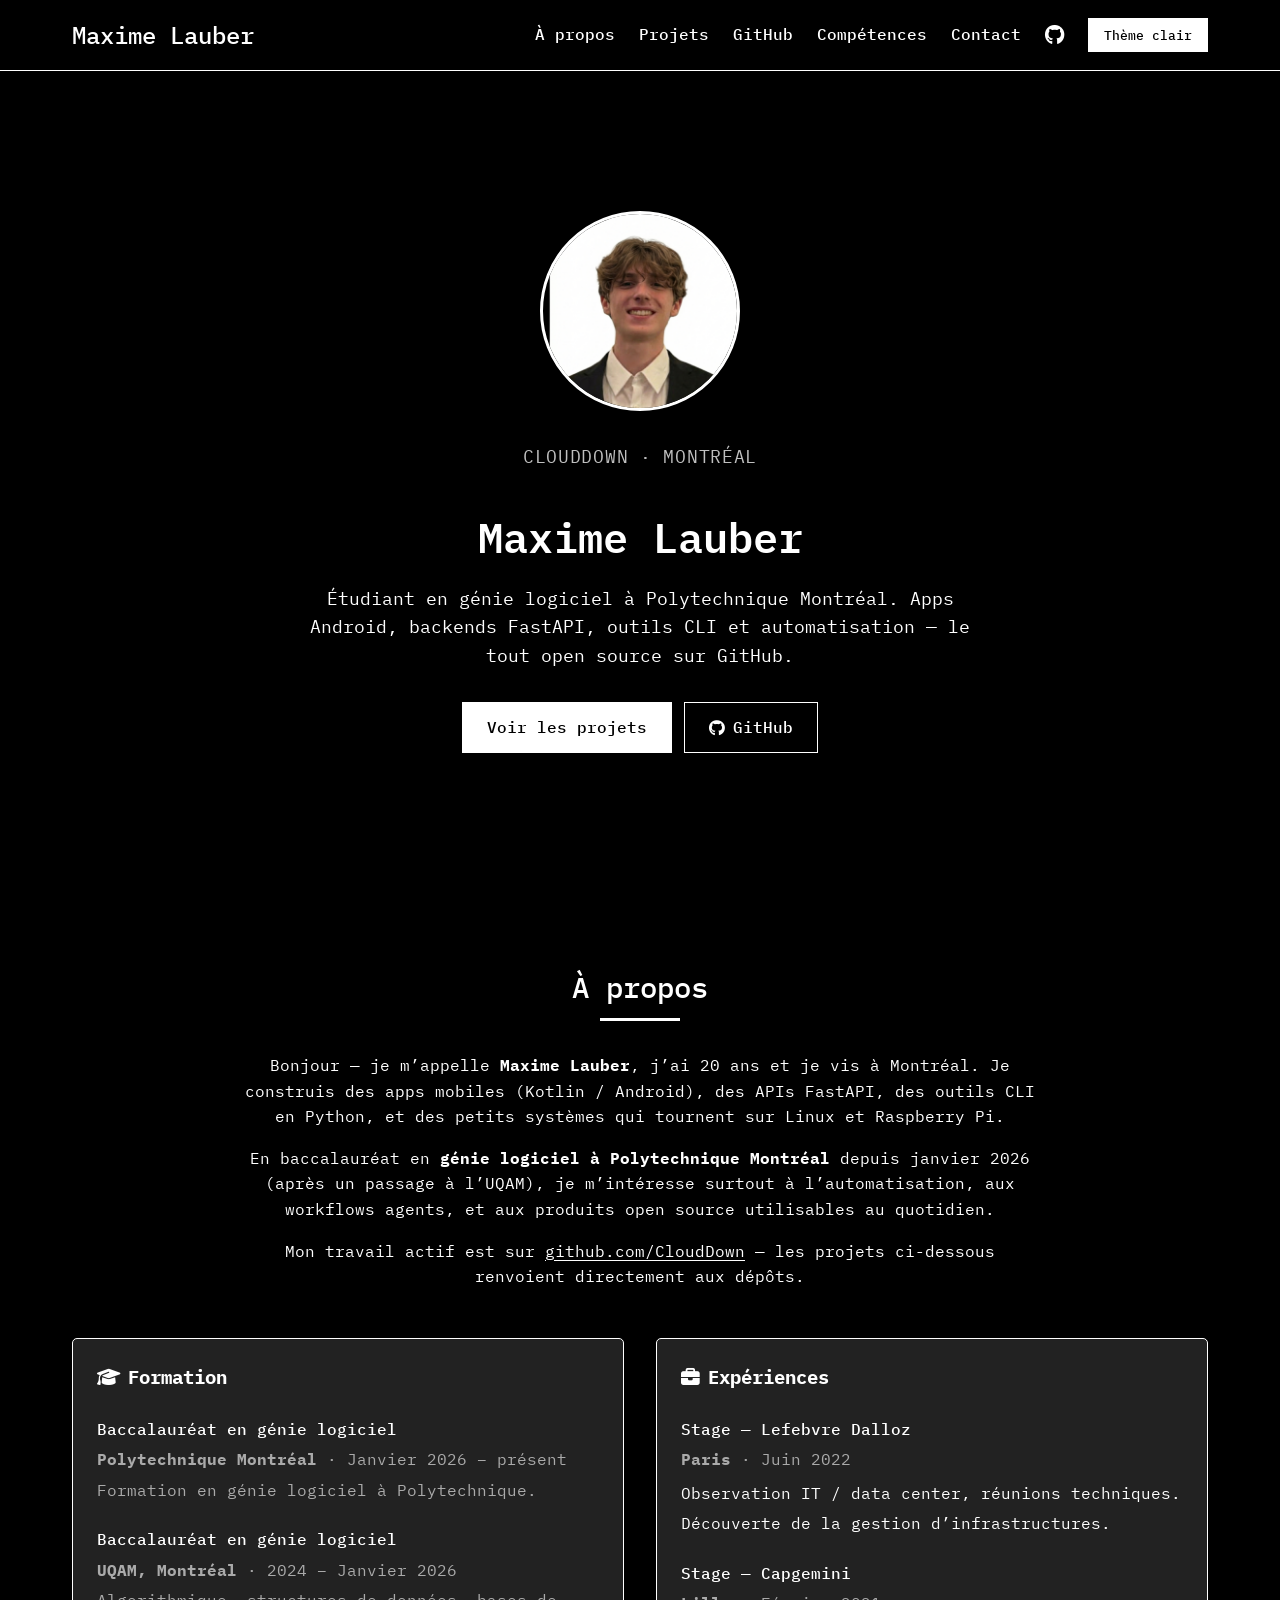
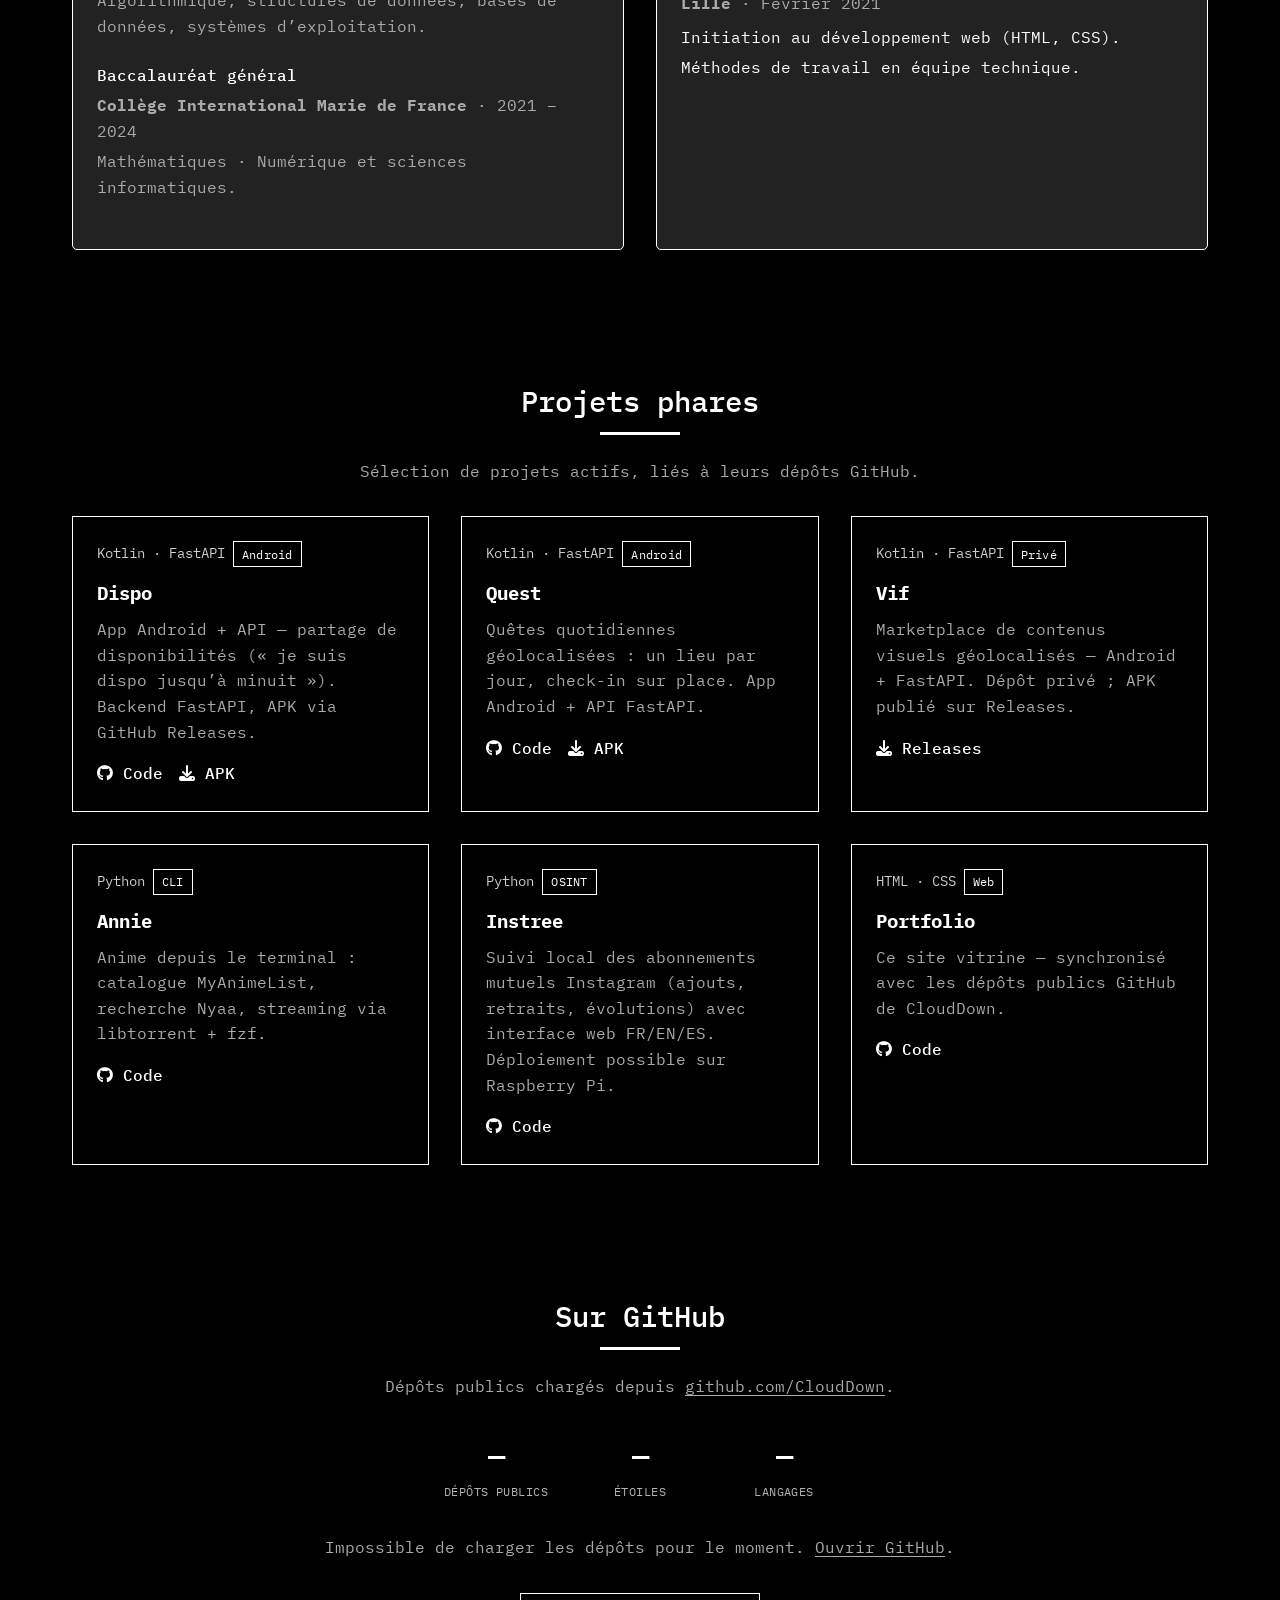
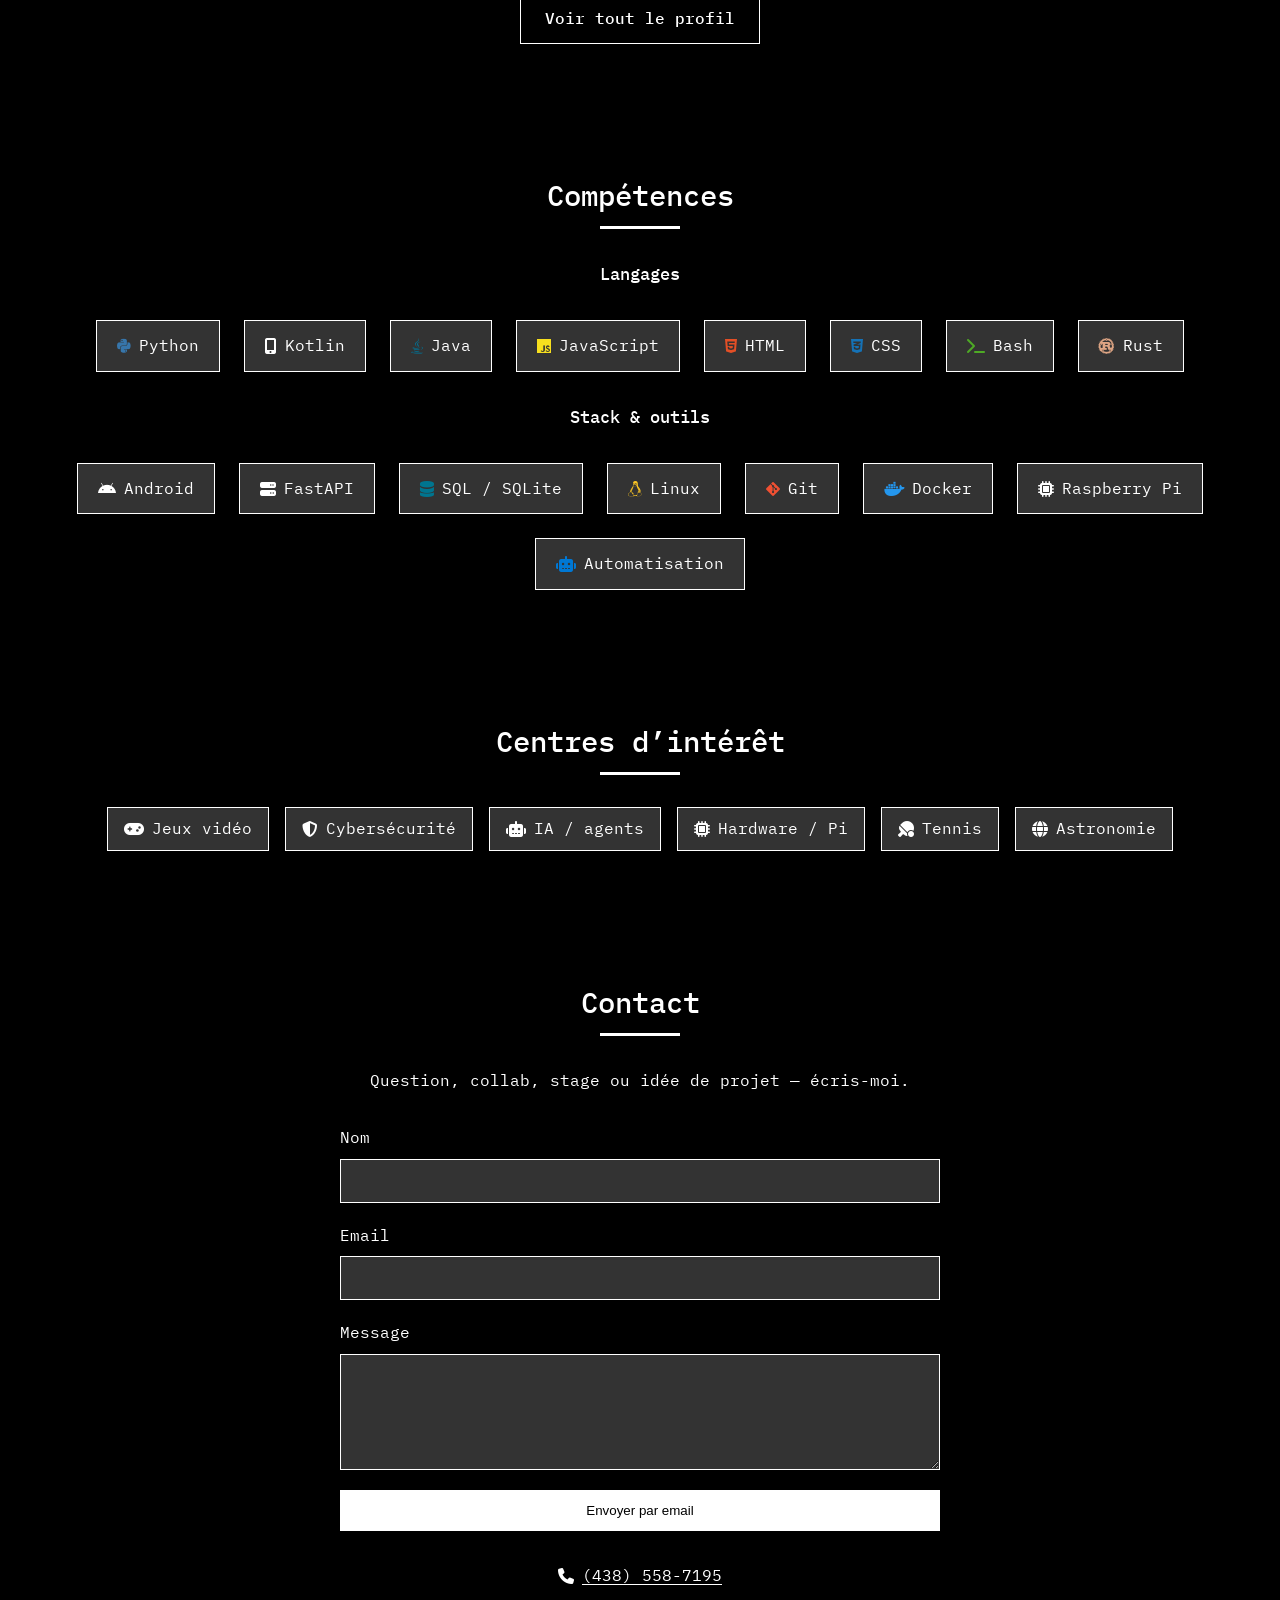
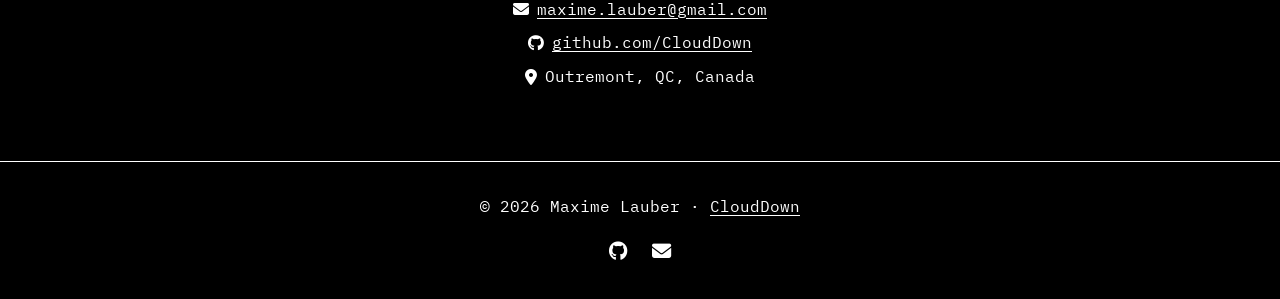
==== index.html @ 6f82b3c0 "Relier le portfolio aux dépôts GitHub et à Polytechnique. Affiche les projets réels CloudDown, synch" ====
<!DOCTYPE html>
<html lang="fr">
<head>
  <meta charset="UTF-8">
  <meta name="viewport" content="width=device-width, initial-scale=1.0">
  <meta name="description" content="Portfolio de Maxime Lauber (CloudDown) — génie logiciel, apps Android, CLI et automatisation.">
  <title>Portfolio | Maxime Lauber</title>
  <link rel="preconnect" href="https://fonts.googleapis.com">
  <link rel="preconnect" href="https://fonts.gstatic.com" crossorigin>
  <link href="https://fonts.googleapis.com/css2?family=IBM+Plex+Mono:wght@400;500;600&display=swap" rel="stylesheet">
  <link rel="stylesheet" href="https://cdnjs.cloudflare.com/ajax/libs/font-awesome/6.4.0/css/all.min.css">
  <link rel="stylesheet" href="styles.css">
</head>
<body class="dark-theme">
  <header>
    <div class="container">
      <div class="header-content">
        <a href="#" class="logo">Maxime Lauber</a>
        <div class="header-right">
          <nav class="nav-links" aria-label="Navigation principale">
            <a href="#about">À propos</a>
            <a href="#projects">Projets</a>
            <a href="#github">GitHub</a>
            <a href="#skills">Compétences</a>
            <a href="#contact">Contact</a>
          </nav>
          <a class="github-nav" href="https://github.com/CloudDown" target="_blank" rel="noopener noreferrer" aria-label="GitHub CloudDown">
            <i class="fab fa-github"></i>
          </a>
          <button type="button" class="theme-toggle" onclick="toggleTheme()">Thème clair</button>
        </div>
      </div>
    </div>
  </header>

  <section class="hero">
    <div class="container">
      <div class="hero-content">
        <img src="pp.png" alt="Maxime Lauber" class="hero-photo" width="200" height="200">
        <div class="hero-text">
          <p class="hero-eyebrow">CloudDown · Montréal</p>
          <h1>Maxime Lauber</h1>
          <p class="hero-lead">Étudiant en génie logiciel à Polytechnique Montréal. Apps Android, backends FastAPI, outils CLI et automatisation — le tout open source sur GitHub.</p>
          <div class="hero-actions">
            <a href="#projects" class="cta-button">Voir les projets</a>
            <a href="https://github.com/CloudDown" class="cta-button cta-secondary" target="_blank" rel="noopener noreferrer">
              <i class="fab fa-github"></i> GitHub
            </a>
          </div>
        </div>
      </div>
    </div>
  </section>

  <section id="about" class="section">
    <div class="container">
      <h2 class="section-title">À propos</h2>
      <div class="about-container">
        <div class="about-bio">
          <p>Bonjour — je m’appelle <strong>Maxime Lauber</strong>, j’ai 20 ans et je vis à Montréal. Je construis des apps mobiles (Kotlin / Android), des APIs FastAPI, des outils CLI en Python, et des petits systèmes qui tournent sur Linux et Raspberry Pi.</p>
          <p>En baccalauréat en <strong>génie logiciel à Polytechnique Montréal</strong> depuis janvier 2026 (après un passage à l’UQAM), je m’intéresse surtout à l’automatisation, aux workflows agents, et aux produits open source utilisables au quotidien.</p>
          <p>Mon travail actif est sur <a href="https://github.com/CloudDown" target="_blank" rel="noopener noreferrer">github.com/CloudDown</a> — les projets ci-dessous renvoient directement aux dépôts.</p>
        </div>
        <div class="about-details">
          <div class="detail-card">
            <h3><i class="fas fa-graduation-cap"></i> Formation</h3>
            <div class="detail-item">
              <h4>Baccalauréat en génie logiciel</h4>
              <p><strong>Polytechnique Montréal</strong> · Janvier 2026 – présent</p>
              <p>Formation en génie logiciel à Polytechnique.</p>
            </div>
            <div class="detail-item">
              <h4>Baccalauréat en génie logiciel</h4>
              <p><strong>UQAM, Montréal</strong> · 2024 – Janvier 2026</p>
              <p>Algorithmique, structures de données, bases de données, systèmes d’exploitation.</p>
            </div>
            <div class="detail-item">
              <h4>Baccalauréat général</h4>
              <p><strong>Collège International Marie de France</strong> · 2021 – 2024</p>
              <p>Mathématiques · Numérique et sciences informatiques.</p>
            </div>
          </div>
          <div class="detail-card">
            <h3><i class="fas fa-briefcase"></i> Expériences</h3>
            <div class="detail-item">
              <h4>Stage — Lefebvre Dalloz</h4>
              <p><strong>Paris</strong> · Juin 2022</p>
              <ul>
                <li>Observation IT / data center, réunions techniques.</li>
                <li>Découverte de la gestion d’infrastructures.</li>
              </ul>
            </div>
            <div class="detail-item">
              <h4>Stage — Capgemini</h4>
              <p><strong>Lille</strong> · Février 2021</p>
              <ul>
                <li>Initiation au développement web (HTML, CSS).</li>
                <li>Méthodes de travail en équipe technique.</li>
              </ul>
            </div>
          </div>
        </div>
      </div>
    </div>
  </section>

  <section id="projects" class="section">
    <div class="container">
      <h2 class="section-title">Projets phares</h2>
      <p class="section-intro">Sélection de projets actifs, liés à leurs dépôts GitHub.</p>
      <div class="project-grid" id="featured-projects">
        <article class="project-card">
          <div class="project-meta">
            <span class="project-lang">Kotlin · FastAPI</span>
            <span class="project-badge">Android</span>
          </div>
          <h3>Dispo</h3>
          <p>App Android + API — partage de disponibilités (« je suis dispo jusqu’à minuit »). Backend FastAPI, APK via GitHub Releases.</p>
          <div class="project-links">
            <a href="https://github.com/CloudDown/dispo" class="project-link" target="_blank" rel="noopener noreferrer"><i class="fab fa-github"></i> Code</a>
            <a href="https://github.com/CloudDown/dispo/releases/latest" class="project-link" target="_blank" rel="noopener noreferrer"><i class="fas fa-download"></i> APK</a>
          </div>
        </article>

        <article class="project-card">
          <div class="project-meta">
            <span class="project-lang">Kotlin · FastAPI</span>
            <span class="project-badge">Android</span>
          </div>
          <h3>Quest</h3>
          <p>Quêtes quotidiennes géolocalisées : un lieu par jour, check-in sur place. App Android + API FastAPI.</p>
          <div class="project-links">
            <a href="https://github.com/CloudDown/quest" class="project-link" target="_blank" rel="noopener noreferrer"><i class="fab fa-github"></i> Code</a>
            <a href="https://github.com/CloudDown/quest/releases/latest" class="project-link" target="_blank" rel="noopener noreferrer"><i class="fas fa-download"></i> APK</a>
          </div>
        </article>

        <article class="project-card">
          <div class="project-meta">
            <span class="project-lang">Kotlin · FastAPI</span>
            <span class="project-badge">Privé</span>
          </div>
          <h3>Vif</h3>
          <p>Marketplace de contenus visuels géolocalisés — Android + FastAPI. Dépôt privé ; APK publié sur Releases.</p>
          <div class="project-links">
            <a href="https://github.com/CloudDown/Vif/releases/latest" class="project-link" target="_blank" rel="noopener noreferrer"><i class="fas fa-download"></i> Releases</a>
          </div>
        </article>

        <article class="project-card">
          <div class="project-meta">
            <span class="project-lang">Python</span>
            <span class="project-badge">CLI</span>
          </div>
          <h3>Annie</h3>
          <p>Anime depuis le terminal : catalogue MyAnimeList, recherche Nyaa, streaming via libtorrent + fzf.</p>
          <div class="project-links">
            <a href="https://github.com/CloudDown/annie" class="project-link" target="_blank" rel="noopener noreferrer"><i class="fab fa-github"></i> Code</a>
          </div>
        </article>

        <article class="project-card">
          <div class="project-meta">
            <span class="project-lang">Python</span>
            <span class="project-badge">OSINT</span>
          </div>
          <h3>Instree</h3>
          <p>Suivi local des abonnements mutuels Instagram (ajouts, retraits, évolutions) avec interface web FR/EN/ES. Déploiement possible sur Raspberry Pi.</p>
          <div class="project-links">
            <a href="https://github.com/CloudDown/instree" class="project-link" target="_blank" rel="noopener noreferrer"><i class="fab fa-github"></i> Code</a>
          </div>
        </article>

        <article class="project-card">
          <div class="project-meta">
            <span class="project-lang">HTML · CSS</span>
            <span class="project-badge">Web</span>
          </div>
          <h3>Portfolio</h3>
          <p>Ce site vitrine — synchronisé avec les dépôts publics GitHub de CloudDown.</p>
          <div class="project-links">
            <a href="https://github.com/CloudDown/portfolio" class="project-link" target="_blank" rel="noopener noreferrer"><i class="fab fa-github"></i> Code</a>
          </div>
        </article>
      </div>
    </div>
  </section>

  <section id="github" class="section">
    <div class="container">
      <h2 class="section-title">Sur GitHub</h2>
      <p class="section-intro">
        Dépôts publics chargés depuis
        <a href="https://github.com/CloudDown?tab=repositories" target="_blank" rel="noopener noreferrer">github.com/CloudDown</a>.
      </p>
      <div class="github-stats" id="github-stats" hidden>
        <div class="stat"><span id="stat-repos">—</span><small>dépôts publics</small></div>
        <div class="stat"><span id="stat-stars">—</span><small>étoiles</small></div>
        <div class="stat"><span id="stat-langs">—</span><small>langages</small></div>
      </div>
      <div class="project-grid" id="github-repos">
        <p class="loading-msg" id="github-loading">Chargement des dépôts…</p>
      </div>
      <p class="github-error" id="github-error" hidden></p>
      <p class="section-foot">
        <a href="https://github.com/CloudDown" class="cta-button cta-secondary" target="_blank" rel="noopener noreferrer">
          Voir tout le profil
        </a>
      </p>
    </div>
  </section>

  <section id="skills" class="section">
    <div class="container">
      <h2 class="section-title">Compétences</h2>
      <div class="skills-groups">
        <div class="skills-group">
          <h3>Langages</h3>
          <div class="skills-container">
            <div class="skill-item"><i class="fab fa-python"></i><span>Python</span></div>
            <div class="skill-item"><i class="fas fa-mobile-alt"></i><span>Kotlin</span></div>
            <div class="skill-item"><i class="fab fa-java"></i><span>Java</span></div>
            <div class="skill-item"><i class="fab fa-js"></i><span>JavaScript</span></div>
            <div class="skill-item"><i class="fab fa-html5"></i><span>HTML</span></div>
            <div class="skill-item"><i class="fab fa-css3-alt"></i><span>CSS</span></div>
            <div class="skill-item"><i class="fas fa-terminal"></i><span>Bash</span></div>
            <div class="skill-item"><i class="fab fa-rust"></i><span>Rust</span></div>
          </div>
        </div>
        <div class="skills-group">
          <h3>Stack & outils</h3>
          <div class="skills-container">
            <div class="skill-item"><i class="fab fa-android"></i><span>Android</span></div>
            <div class="skill-item"><i class="fas fa-server"></i><span>FastAPI</span></div>
            <div class="skill-item"><i class="fas fa-database"></i><span>SQL / SQLite</span></div>
            <div class="skill-item"><i class="fab fa-linux"></i><span>Linux</span></div>
            <div class="skill-item"><i class="fab fa-git-alt"></i><span>Git</span></div>
            <div class="skill-item"><i class="fab fa-docker"></i><span>Docker</span></div>
            <div class="skill-item"><i class="fas fa-microchip"></i><span>Raspberry Pi</span></div>
            <div class="skill-item"><i class="fas fa-robot"></i><span>Automatisation</span></div>
          </div>
        </div>
      </div>
    </div>
  </section>

  <section id="hobbies" class="section">
    <div class="container">
      <h2 class="section-title">Centres d’intérêt</h2>
      <div class="hobbies-container">
        <div class="hobby-item"><i class="fas fa-gamepad"></i><span>Jeux vidéo</span></div>
        <div class="hobby-item"><i class="fas fa-shield-alt"></i><span>Cybersécurité</span></div>
        <div class="hobby-item"><i class="fas fa-robot"></i><span>IA / agents</span></div>
        <div class="hobby-item"><i class="fas fa-microchip"></i><span>Hardware / Pi</span></div>
        <div class="hobby-item"><i class="fas fa-table-tennis"></i><span>Tennis</span></div>
        <div class="hobby-item"><i class="fas fa-globe"></i><span>Astronomie</span></div>
      </div>
    </div>
  </section>

  <section id="contact" class="section">
    <div class="container">
      <h2 class="section-title">Contact</h2>
      <div class="contact-content">
        <p>Question, collab, stage ou idée de projet — écris-moi.</p>
        <form class="contact-form" id="contact-form">
          <div class="form-group">
            <label for="name">Nom</label>
            <input type="text" id="name" name="name" required autocomplete="name">
          </div>
          <div class="form-group">
            <label for="email">Email</label>
            <input type="email" id="email" name="email" required autocomplete="email">
          </div>
          <div class="form-group">
            <label for="message">Message</label>
            <textarea id="message" name="message" rows="5" required></textarea>
          </div>
          <button type="submit" class="submit-button">Envoyer par email</button>
        </form>
        <div class="contact-info">
          <p><i class="fas fa-phone"></i> <a href="tel:+14385587195">(438) 558-7195</a></p>
          <p><i class="fas fa-envelope"></i> <a href="mailto:maxime.lauber@gmail.com">maxime.lauber@gmail.com</a></p>
          <p><i class="fab fa-github"></i> <a href="https://github.com/CloudDown" target="_blank" rel="noopener noreferrer">github.com/CloudDown</a></p>
          <p><i class="fas fa-map-marker-alt"></i> Outremont, QC, Canada</p>
        </div>
      </div>
    </div>
  </section>

  <footer>
    <div class="container">
      <p>&copy; <span id="year">2026</span> Maxime Lauber · <a href="https://github.com/CloudDown" target="_blank" rel="noopener noreferrer">CloudDown</a></p>
      <div class="social-links">
        <a href="https://github.com/CloudDown" class="social-link" target="_blank" rel="noopener noreferrer" aria-label="GitHub"><i class="fab fa-github"></i></a>
        <a href="mailto:maxime.lauber@gmail.com" class="social-link" aria-label="Email"><i class="fas fa-envelope"></i></a>
      </div>
    </div>
  </footer>

  <script src="script.js"></script>
</body>
</html>
---- styles.css ----
/* ===== RESET & BASE STYLES ===== */
* {
  margin: 0;
  padding: 0;
  box-sizing: border-box;
}

body {
  font-family: 'IBM Plex Mono', monospace;
  background-color: #ffffff;
  color: #000000;
  line-height: 1.6;
  transition: all 0.3s ease;
}

.container {
  max-width: 1200px;
  margin: 0 auto;
  padding: 0 2rem;
}

a {
  text-decoration: none;
  color: inherit;
}

ul {
  list-style: none;
}

.section {
  padding: 4rem 0;
}

.section-title {
  text-align: center;
  margin-bottom: 2rem;
  font-size: 1.8rem;
  font-weight: 500;
  position: relative;
}

.section-title::after {
  content: "";
  display: block;
  width: 80px;
  height: 3px;
  background: #000000;
  margin: 0.5rem auto;
}

/* ===== HEADER ===== */
header {
  position: fixed;
  top: 0;
  left: 0;
  right: 0;
  background: #ffffff;
  border-bottom: 1px solid #000000;
  z-index: 1000;
  transition: all 0.3s ease;
}

.header-content {
  display: flex;
  justify-content: space-between;
  align-items: center;
  padding: 1rem 0;
}

.logo {
  font-size: 1.5rem;
  font-weight: 500;
}

.header-right {
  display: flex;
  align-items: center;
  gap: 1.5rem;
}

.github-nav {
  font-size: 1.25rem;
  display: flex;
  align-items: center;
  transition: opacity 0.2s;
}

.github-nav:hover {
  opacity: 0.7;
}

.nav-links {
  display: flex;
  gap: 1.5rem;
}

.nav-links a {
  font-weight: 500;
  transition: color 0.2s;
}

.nav-links a:hover {
  color: #555555;
}

.theme-toggle {
  background: #000000;
  color: #ffffff;
  border: none;
  padding: 0.5rem 1rem;
  cursor: pointer;
  font-family: 'IBM Plex Mono', monospace;
  font-weight: 500;
  transition: all 0.2s;
}

/* ===== HERO SECTION ===== */
.hero {
  padding: 8rem 0 4rem;
  display: flex;
  align-items: center;
  min-height: 100vh;
}

.hero-content {
  display: flex;
  flex-direction: column;
  align-items: center;
  gap: 2rem;
  text-align: center;
}

.hero-photo {
  width: 200px;
  height: 200px;
  border-radius: 50%;
  object-fit: cover;
  border: 3px solid #000000;
  box-shadow: 0 4px 8px rgba(0, 0, 0, 0.2);
  transition: all 0.3s ease;
}

.hero-text {
  max-width: 700px;
}

.hero-eyebrow {
  font-size: 0.95rem;
  letter-spacing: 0.04em;
  text-transform: uppercase;
  margin-bottom: 0.75rem;
  opacity: 0.75;
}

.hero h1 {
  font-size: 2.6rem;
  margin-bottom: 1rem;
  font-weight: 600;
}

.hero-lead,
.hero p {
  font-size: 1.1rem;
  margin-bottom: 2rem;
}

.hero-actions {
  display: flex;
  flex-wrap: wrap;
  gap: 0.75rem;
  justify-content: center;
}

.cta-button {
  display: inline-flex;
  align-items: center;
  gap: 0.5rem;
  padding: 0.75rem 1.5rem;
  background: #000000;
  color: #ffffff;
  border: 1px solid #000000;
  font-weight: 500;
  transition: all 0.2s;
}

.cta-button:hover {
  background: transparent;
  color: #000000;
}

.cta-secondary {
  background: transparent;
  color: #000000;
}

.cta-secondary:hover {
  background: #000000;
  color: #ffffff;
}

.section-intro {
  text-align: center;
  max-width: 640px;
  margin: -0.5rem auto 0;
  color: #555555;
}

.section-intro a {
  text-decoration: underline;
  text-underline-offset: 3px;
}

.section-foot {
  text-align: center;
  margin-top: 2rem;
}

/* ===== ABOUT SECTION ===== */
.about-container {
  display: flex;
  flex-direction: column;
  gap: 2rem;
  margin-top: 2rem;
}

.about-bio {
  max-width: 800px;
  margin: 0 auto;
  text-align: center;
}

.about-bio p {
  margin-bottom: 1rem;
}

.about-details {
  display: flex;
  flex-wrap: wrap;
  justify-content: center;
  gap: 2rem;
}

.detail-card {
  flex: 1;
  min-width: 300px;
  padding: 1.5rem;
  border: 1px solid #000000;
  background: #f9f9f9;
  border-radius: 5px;
  transition: all 0.3s ease;
}

.detail-card h3 {
  margin-bottom: 1.5rem;
  display: flex;
  align-items: center;
  gap: 0.5rem;
}

.detail-item {
  margin-bottom: 1.5rem;
}

.detail-item h4 {
  font-weight: 500;
  margin-bottom: 0.3rem;
}

.detail-item p {
  margin-bottom: 0.3rem;
  color: #555555;
}

.detail-item ul {
  margin-top: 0.5rem;
  text-align: left;
}

.detail-item li {
  margin-bottom: 0.3rem;
}

/* ===== PROJECTS SECTION ===== */
.project-grid {
  display: grid;
  grid-template-columns: repeat(auto-fill, minmax(300px, 1fr));
  gap: 2rem;
  margin-top: 2rem;
}

.project-card {
  border: 1px solid #000000;
  padding: 1.5rem;
  transition: all 0.2s;
}

.project-card:hover {
  transform: translateY(-5px);
  box-shadow: 0 5px 15px rgba(0, 0, 0, 0.1);
}

.project-meta {
  display: flex;
  flex-wrap: wrap;
  align-items: center;
  gap: 0.5rem;
  margin-bottom: 0.75rem;
  font-size: 0.85rem;
}

.project-lang {
  opacity: 0.8;
}

.project-badge,
.project-stars {
  border: 1px solid currentColor;
  padding: 0.15rem 0.5rem;
  font-size: 0.75rem;
  letter-spacing: 0.02em;
}

.project-stars {
  display: inline-flex;
  align-items: center;
  gap: 0.3rem;
  border-style: none;
  opacity: 0.85;
}

.project-card h3 {
  margin-bottom: 0.5rem;
}

.project-card p {
  margin-bottom: 1rem;
  color: #555555;
}

.project-links {
  display: flex;
  flex-wrap: wrap;
  gap: 1rem;
}

.github-stats {
  display: flex;
  flex-wrap: wrap;
  justify-content: center;
  gap: 2rem;
  margin: 2rem 0 1rem;
}

.github-stats .stat {
  text-align: center;
  min-width: 7rem;
}

.github-stats .stat span {
  display: block;
  font-size: 1.8rem;
  font-weight: 600;
}

.github-stats .stat small {
  opacity: 0.7;
  text-transform: uppercase;
  letter-spacing: 0.04em;
  font-size: 0.75rem;
}

.loading-msg,
.github-error {
  text-align: center;
  grid-column: 1 / -1;
  color: #555555;
}

.github-error a {
  text-decoration: underline;
  text-underline-offset: 3px;
}

.skills-groups {
  display: flex;
  flex-direction: column;
  gap: 2rem;
}

.skills-group h3 {
  text-align: center;
  margin-bottom: 1rem;
  font-weight: 500;
  font-size: 1.05rem;
}

.about-bio a,
.contact-info a,
footer a {
  text-decoration: underline;
  text-underline-offset: 3px;
}

@media (max-width: 768px) {
  .nav-links {
    display: none;
  }

  .hero h1 {
    font-size: 2rem;
  }

  .container {
    padding: 0 1.25rem;
  }
}

.project-link {
  color: #000000;
  font-weight: 500;
  transition: color 0.2s;
}

.project-link:hover {
  color: #555555;
}

/* ===== SKILLS SECTION ===== */
.skills-container {
  display: flex;
  flex-wrap: wrap;
  justify-content: center;
  gap: 1.5rem;
  margin-top: 2rem;
}

.skill-item {
  display: flex;
  align-items: center;
  gap: 0.5rem;
  background: #f0f0f0;
  padding: 0.75rem 1.25rem;
  border: 1px solid #000000;
  transition: all 0.2s;
}

.skill-item:hover {
  background: #e0e0e0;
  transform: scale(1.05);
}

.fa-html5 {
  color: #e34f26;
}

.fa-css3-alt {
  color: #1572b6;
}

.fa-js {
  color: #f7df1e;
}

.fa-python {
  color: #3776ab;
}

.fa-java {
  color: #007396;
}

.fa-database {
  color: #00758f;
}

.fa-linux {
  color: #fcc624;
}

.fa-git-alt {
  color: #f05032;
}

.fa-docker {
  color: #2496ed;
}

.fa-robot {
  color: #0078d4;
}

.fa-rust {
  color: #dea584;
}

.fa-terminal {
  color: #4eaa25;
}

/* ===== HOBBIES SECTION ===== */
.hobbies-container {
  display: flex;
  flex-wrap: wrap;
  justify-content: center;
  gap: 1rem;
  margin-top: 2rem;
}

.hobby-item {
  display: flex;
  align-items: center;
  gap: 0.5rem;
  background: #f0f0f0;
  padding: 0.5rem 1rem;
  border: 1px solid #000000;
}

.hobby-item i {
  color: #000000;
}

.fa-table-tennis {
  color: #28a745;
}

/* ===== CONTACT SECTION ===== */
.contact-content {
  max-width: 600px;
  margin: 0 auto;
  text-align: center;
}

.contact-form {
  display: flex;
  flex-direction: column;
  gap: 1.25rem;
  margin-top: 2rem;
}

.form-group {
  display: flex;
  flex-direction: column;
  gap: 0.5rem;
  text-align: left;
}

.form-group input,
.form-group textarea {
  padding: 0.75rem;
  border: 1px solid #000000;
  background: #ffffff;
  font-family: 'IBM Plex Mono', monospace;
  transition: border-color 0.2s;
}

.form-group input:focus,
.form-group textarea:focus {
  outline: none;
  border-color: #555555;
}

.submit-button {
  padding: 0.75rem;
  background: #000000;
  color: #ffffff;
  border: 1px solid #000000;
  font-weight: 500;
  cursor: pointer;
  transition: all 0.2s;
}

.submit-button:hover {
  background: transparent;
  color: #000000;
}

.contact-info {
  margin-top: 2rem;
  text-align: center;
}

.contact-info p {
  margin-bottom: 0.5rem;
  display: flex;
  align-items: center;
  justify-content: center;
  gap: 0.5rem;
}

/* ===== FOOTER ===== */
footer {
  text-align: center;
  padding: 2rem 0;
  border-top: 1px solid #000000;
}

.social-links {
  display: flex;
  justify-content: center;
  gap: 1.5rem;
  margin-top: 1rem;
}

.social-link {
  color: #000000;
  font-size: 1.2rem;
  transition: color 0.2s;
}

.social-link:hover {
  color: #555555;
}

/* ===== DARK THEME ===== */
.dark-theme {
  background-color: #000000;
  color: #ffffff;
}

.dark-theme header {
  background: #000000;
  border-bottom: 1px solid #ffffff;
}

.dark-theme .section-title::after {
  background: #ffffff;
}

.dark-theme .nav-links a:hover {
  color: #aaaaaa;
}

.dark-theme .theme-toggle {
  background: #ffffff;
  color: #000000;
}

.dark-theme .hero-photo {
  border: 3px solid #ffffff;
}

.dark-theme .cta-button {
  background: #ffffff;
  color: #000000;
  border: 1px solid #ffffff;
}

.dark-theme .cta-button:hover {
  background: transparent;
  color: #ffffff;
}

.dark-theme .cta-secondary {
  background: transparent;
  color: #ffffff;
}

.dark-theme .cta-secondary:hover {
  background: #ffffff;
  color: #000000;
}

.dark-theme .section-intro,
.dark-theme .loading-msg,
.dark-theme .github-error {
  color: #aaaaaa;
}

.dark-theme .detail-card {
  background: #222222;
  border: 1px solid #ffffff;
}

.dark-theme .detail-card p,
.dark-theme .detail-item p {
  color: #aaaaaa;
}

.dark-theme .project-card {
  border: 1px solid #ffffff;
}

.dark-theme .project-card p {
  color: #aaaaaa;
}

.dark-theme .project-link {
  color: #ffffff;
}

.dark-theme .project-link:hover {
  color: #aaaaaa;
}

.dark-theme .skill-item {
  background: #333333;
  border: 1px solid #ffffff;
}

.dark-theme .skill-item:hover {
  background: #444444;
}

.dark-theme .hobby-item {
  background: #333333;
  border: 1px solid #ffffff;
}

.dark-theme .hobby-item i {
  color: #ffffff;
}

.dark-theme .form-group input,
.dark-theme .form-group textarea {
  background: #333333;
  color: #ffffff;
  border: 1px solid #ffffff;
}

.dark-theme .submit-button {
  background: #ffffff;
  color: #000000;
  border: 1px solid #ffffff;
}

.dark-theme .submit-button:hover {
  background: transparent;
  color: #ffffff;
}

.dark-theme footer {
  border-top: 1px solid #ffffff;
}

.dark-theme .social-link {
  color: #ffffff;
}

.dark-theme .social-link:hover {
  color: #aaaaaa;
}
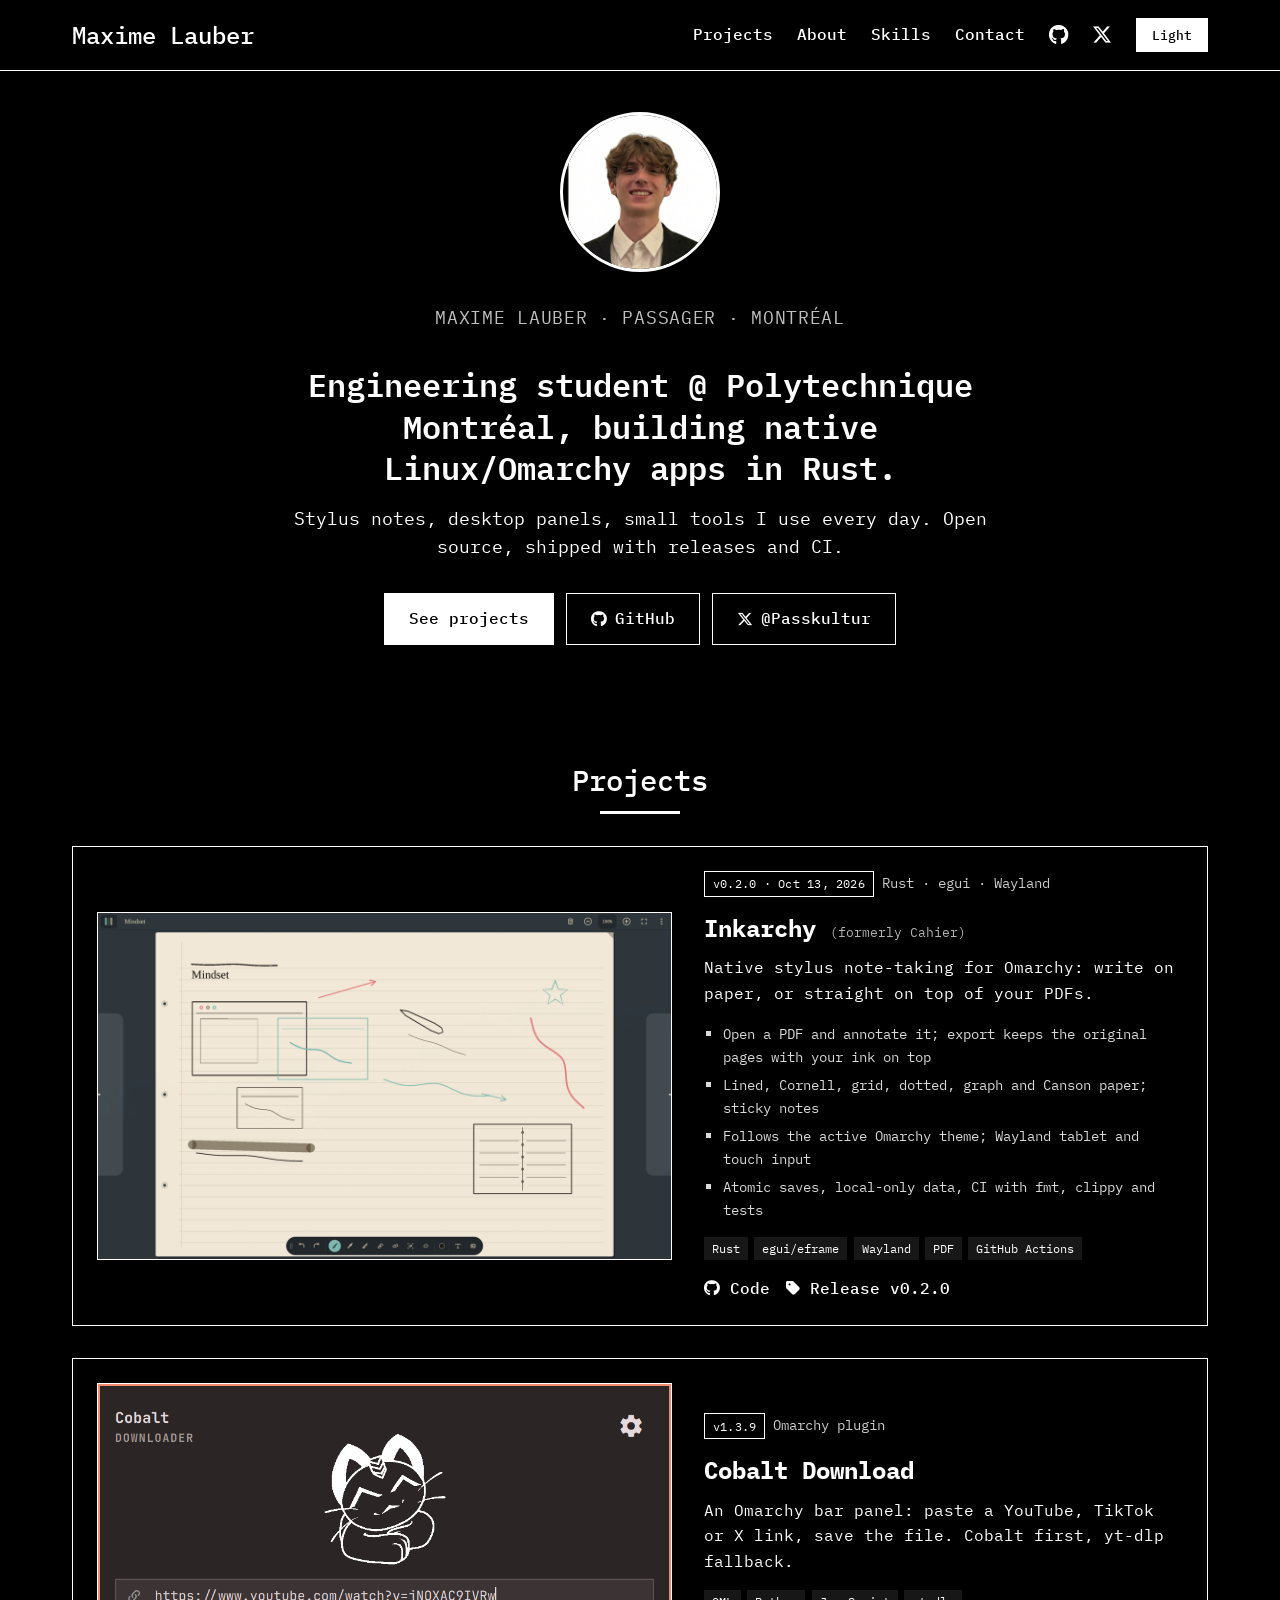
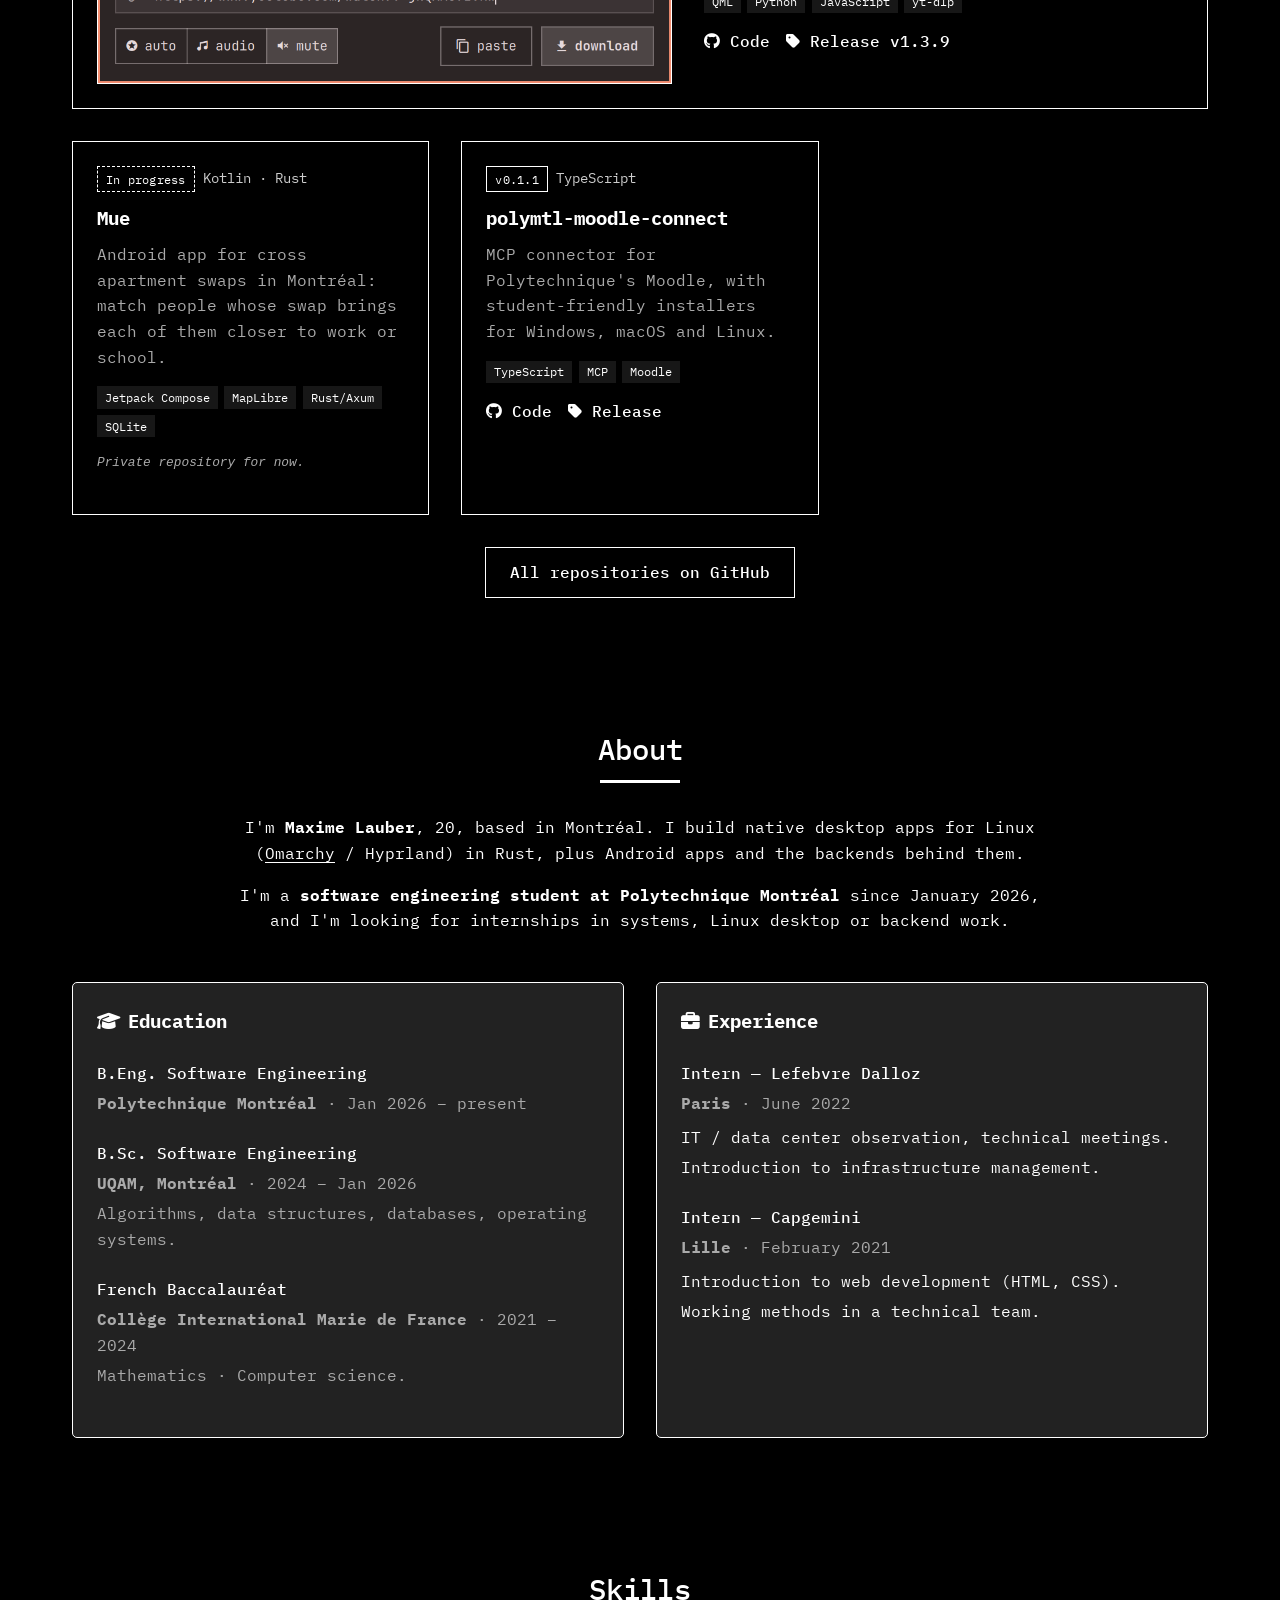
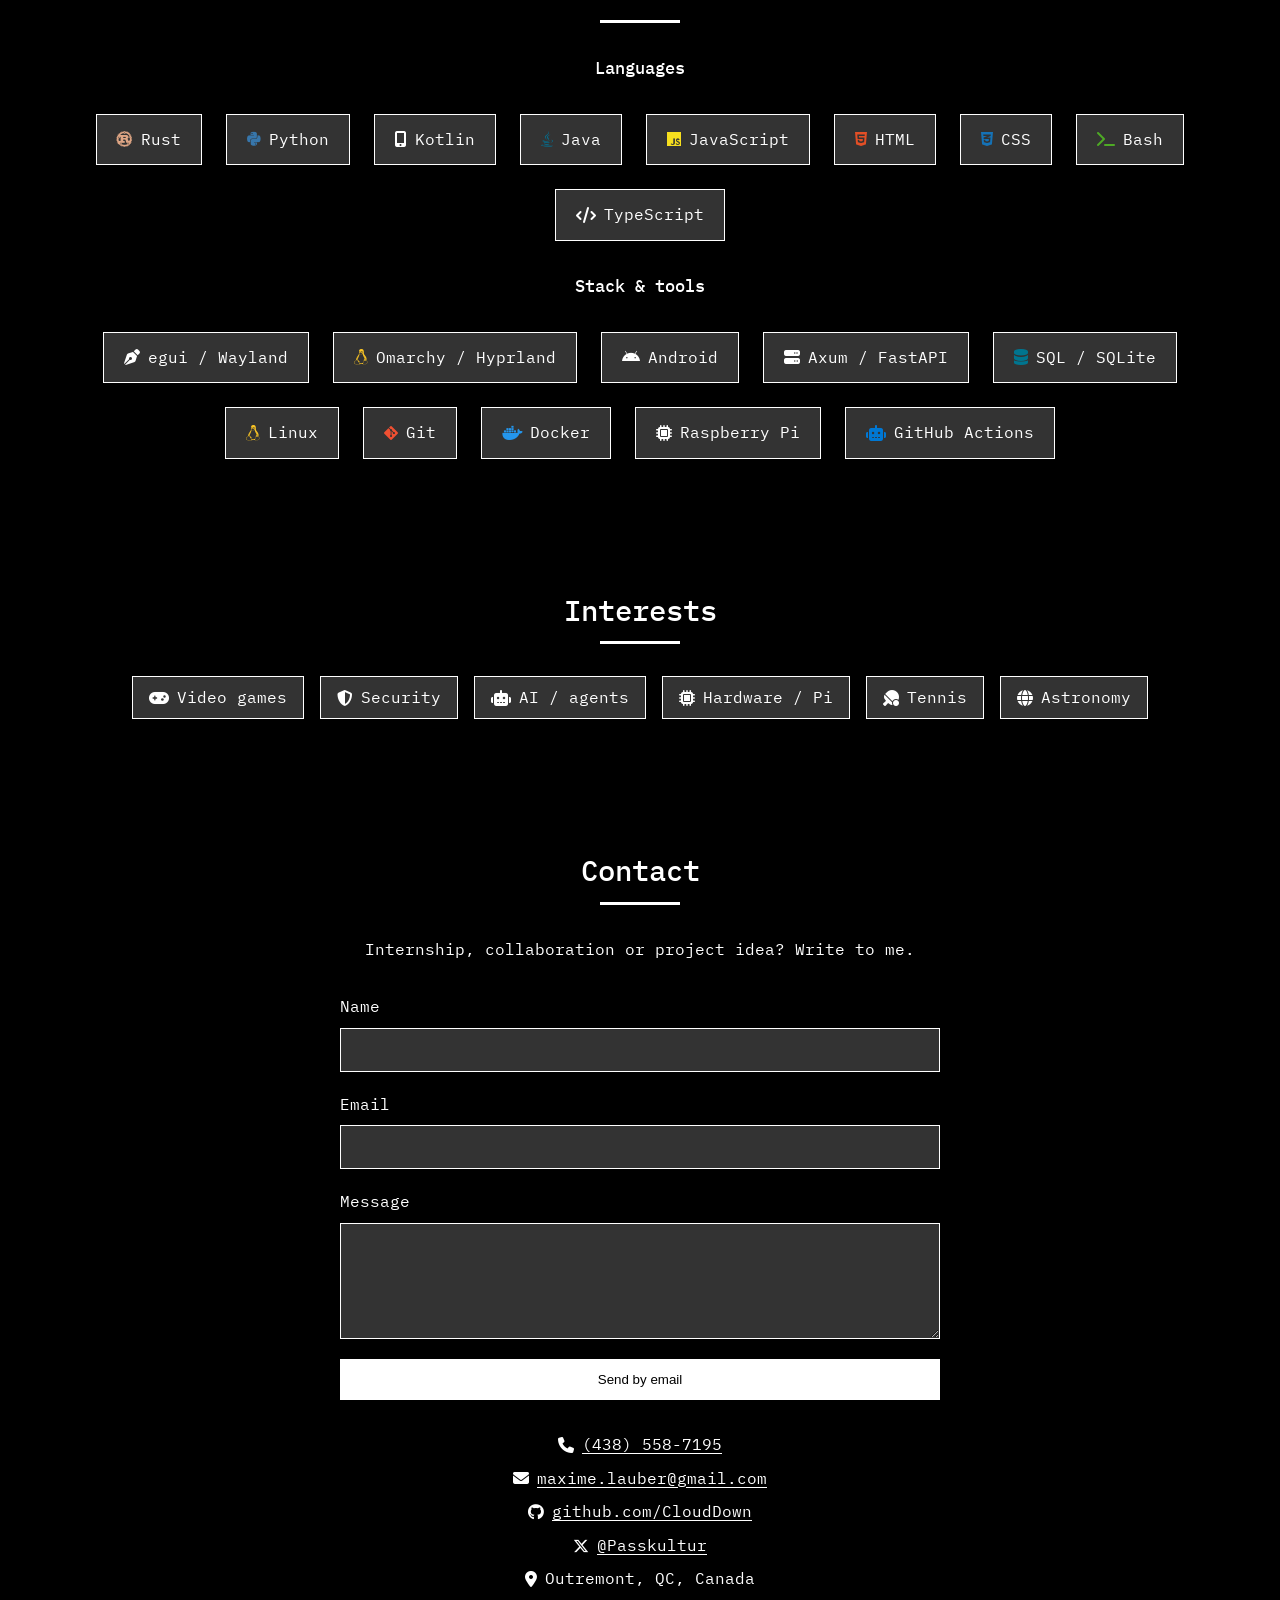
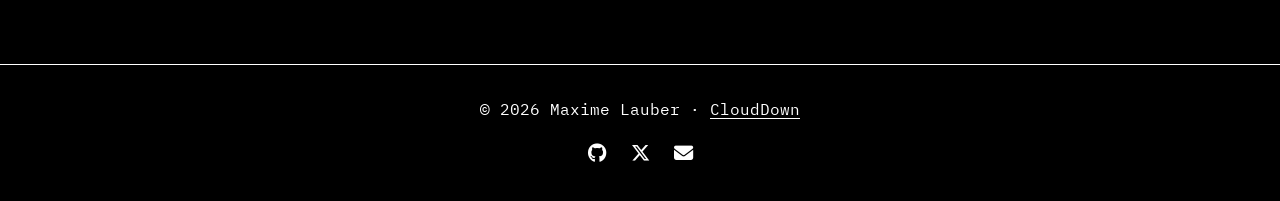
==== commit 15ec9734: "Refresh portfolio: Rust/Omarchy focus, Inkarchy & Cobalt flagship cards, English, README" ====
--- a/index.html
+++ b/index.html
@@ -1,10 +1,12 @@
 <!DOCTYPE html>
-<html lang="fr">
+<html lang="en">
 <head>
   <meta charset="UTF-8">
   <meta name="viewport" content="width=device-width, initial-scale=1.0">
-  <meta name="description" content="Portfolio de Maxime Lauber (CloudDown) — génie logiciel, apps Android, CLI et automatisation.">
-  <title>Portfolio | Maxime Lauber</title>
+  <meta name="description" content="Maxime Lauber (CloudDown) — engineering student at Polytechnique Montréal building native Linux/Omarchy apps in Rust.">
+  <meta property="og:title" content="Maxime Lauber — native Linux apps in Rust">
+  <meta property="og:image" content="img/inkarchy.png">
+  <title>Maxime Lauber | Native Linux/Omarchy apps in Rust</title>
   <link rel="preconnect" href="https://fonts.googleapis.com">
   <link rel="preconnect" href="https://fonts.gstatic.com" crossorigin>
   <link href="https://fonts.googleapis.com/css2?family=IBM+Plex+Mono:wght@400;500;600&display=swap" rel="stylesheet">
@@ -17,17 +19,15 @@
       <div class="header-content">
         <a href="#" class="logo">Maxime Lauber</a>
         <div class="header-right">
-          <nav class="nav-links" aria-label="Navigation principale">
-            <a href="#about">À propos</a>
-            <a href="#projects">Projets</a>
-            <a href="#github">GitHub</a>
-            <a href="#skills">Compétences</a>
+          <nav class="nav-links" aria-label="Main navigation">
+            <a href="#projects">Projects</a>
+            <a href="#about">About</a>
+            <a href="#skills">Skills</a>
             <a href="#contact">Contact</a>
           </nav>
-          <a class="github-nav" href="https://github.com/CloudDown" target="_blank" rel="noopener noreferrer" aria-label="GitHub CloudDown">
-            <i class="fab fa-github"></i>
-          </a>
-          <button type="button" class="theme-toggle" onclick="toggleTheme()">Thème clair</button>
+          <a class="github-nav" href="https://github.com/CloudDown" target="_blank" rel="noopener noreferrer" aria-label="GitHub CloudDown"><i class="fab fa-github"></i></a>
+          <a class="github-nav" href="https://x.com/Passkultur" target="_blank" rel="noopener noreferrer" aria-label="X @Passkultur"><i class="fab fa-x-twitter"></i></a>
+          <button type="button" class="theme-toggle" onclick="toggleTheme()">Light</button>
         </div>
       </div>
     </div>
@@ -36,187 +36,117 @@
   <section class="hero">
     <div class="container">
       <div class="hero-content">
-        <img src="pp.png" alt="Maxime Lauber" class="hero-photo" width="200" height="200">
+        <img src="pp.png" alt="Maxime Lauber" class="hero-photo" width="160" height="160">
         <div class="hero-text">
-          <p class="hero-eyebrow">CloudDown · Montréal</p>
-          <h1>Maxime Lauber</h1>
-          <p class="hero-lead">Étudiant en génie logiciel à Polytechnique Montréal. Apps Android, backends FastAPI, outils CLI et automatisation — le tout open source sur GitHub.</p>
+          <p class="hero-eyebrow">Maxime Lauber · Passager · Montréal</p>
+          <h1>Engineering student @ Polytechnique Montréal, building native Linux/Omarchy apps in Rust.</h1>
+          <p class="hero-lead">Stylus notes, desktop panels, small tools I use every day. Open source, shipped with releases and CI.</p>
           <div class="hero-actions">
-            <a href="#projects" class="cta-button">Voir les projets</a>
-            <a href="https://github.com/CloudDown" class="cta-button cta-secondary" target="_blank" rel="noopener noreferrer">
-              <i class="fab fa-github"></i> GitHub
-            </a>
-          </div>
-        </div>
-      </div>
+            <a href="#projects" class="cta-button">See projects</a>
+            <a href="https://github.com/CloudDown" class="cta-button cta-secondary" target="_blank" rel="noopener noreferrer"><i class="fab fa-github"></i> GitHub</a>
+            <a href="https://x.com/Passkultur" class="cta-button cta-secondary" target="_blank" rel="noopener noreferrer"><i class="fab fa-x-twitter"></i> @Passkultur</a>
+          </div>
+        </div>
+      </div>
+    </div>
+  </section>
+
+  <section id="projects" class="section">
+    <div class="container">
+      <h2 class="section-title">Projects</h2>
+      <div class="flagship-list">
+        <article class="flagship">
+          <a class="shot" href="https://github.com/CloudDown/inkarchy" target="_blank" rel="noopener noreferrer"><img src="img/inkarchy.png" alt="Inkarchy: a lined page with drawing tools" width="1200" height="724" loading="lazy" decoding="async"></a>
+          <div class="flagship-body">
+            <div class="project-meta"><span class="project-badge">v0.2.0 · Oct 13, 2026</span><span class="project-lang">Rust · egui · Wayland</span></div>
+            <h3>Inkarchy <small>(formerly Cahier)</small></h3>
+            <p class="pitch">Native stylus note-taking for Omarchy: write on paper, or straight on top of your PDFs.</p>
+            <ul class="feature-list">
+              <li>Open a PDF and annotate it; export keeps the original pages with your ink on top</li>
+              <li>Lined, Cornell, grid, dotted, graph and Canson paper; sticky notes</li>
+              <li>Follows the active Omarchy theme; Wayland tablet and touch input</li>
+              <li>Atomic saves, local-only data, CI with fmt, clippy and tests</li>
+            </ul>
+            <div class="tags"><span>Rust</span><span>egui/eframe</span><span>Wayland</span><span>PDF</span><span>GitHub Actions</span></div>
+            <div class="project-links">
+              <a href="https://github.com/CloudDown/inkarchy" class="project-link" target="_blank" rel="noopener noreferrer"><i class="fab fa-github"></i> Code</a>
+              <a href="https://github.com/CloudDown/inkarchy/releases/tag/v0.2.0" class="project-link" target="_blank" rel="noopener noreferrer"><i class="fas fa-tag"></i> Release v0.2.0</a>
+            </div>
+          </div>
+        </article>
+
+        <article class="flagship">
+          <a class="shot" href="https://github.com/CloudDown/omarchy-cobalt" target="_blank" rel="noopener noreferrer"><img src="img/cobalt.png" alt="Cobalt Download main panel" width="971" height="507" loading="lazy" decoding="async"></a>
+          <div class="flagship-body">
+            <div class="project-meta"><span class="project-badge">v1.3.9</span><span class="project-lang">Omarchy plugin</span></div>
+            <h3>Cobalt Download</h3>
+            <p class="pitch">An Omarchy bar panel: paste a YouTube, TikTok or X link, save the file. Cobalt first, yt-dlp fallback.</p>
+            <div class="tags"><span>QML</span><span>Python</span><span>JavaScript</span><span>yt-dlp</span></div>
+            <div class="project-links">
+              <a href="https://github.com/CloudDown/omarchy-cobalt" class="project-link" target="_blank" rel="noopener noreferrer"><i class="fab fa-github"></i> Code</a>
+              <a href="https://github.com/CloudDown/omarchy-cobalt/releases/tag/v1.3.9" class="project-link" target="_blank" rel="noopener noreferrer"><i class="fas fa-tag"></i> Release v1.3.9</a>
+            </div>
+          </div>
+        </article>
+      </div>
+
+      <div class="project-grid small-grid">
+        <article class="project-card">
+          <div class="project-meta"><span class="project-badge wip">In progress</span><span class="project-lang">Kotlin · Rust</span></div>
+          <h3>Mue</h3>
+          <p>Android app for cross apartment swaps in Montréal: match people whose swap brings each of them closer to work or school.</p>
+          <div class="tags"><span>Jetpack Compose</span><span>MapLibre</span><span>Rust/Axum</span><span>SQLite</span></div>
+          <p class="note">Private repository for now.</p>
+        </article>
+
+        <article class="project-card">
+          <div class="project-meta"><span class="project-badge">v0.1.1</span><span class="project-lang">TypeScript</span></div>
+          <h3>polymtl-moodle-connect</h3>
+          <p>MCP connector for Polytechnique's Moodle, with student-friendly installers for Windows, macOS and Linux.</p>
+          <div class="tags"><span>TypeScript</span><span>MCP</span><span>Moodle</span></div>
+          <div class="project-links">
+            <a href="https://github.com/CloudDown/polymtl-moodle-connect" class="project-link" target="_blank" rel="noopener noreferrer"><i class="fab fa-github"></i> Code</a>
+            <a href="https://github.com/CloudDown/polymtl-moodle-connect/releases/latest" class="project-link" target="_blank" rel="noopener noreferrer"><i class="fas fa-tag"></i> Release</a>
+          </div>
+        </article>
+      </div>
+      <p class="section-foot"><a href="https://github.com/CloudDown?tab=repositories" class="cta-button cta-secondary" target="_blank" rel="noopener noreferrer">All repositories on GitHub</a></p>
     </div>
   </section>
 
   <section id="about" class="section">
     <div class="container">
-      <h2 class="section-title">À propos</h2>
+      <h2 class="section-title">About</h2>
       <div class="about-container">
         <div class="about-bio">
-          <p>Bonjour — je m’appelle <strong>Maxime Lauber</strong>, j’ai 20 ans et je vis à Montréal. Je construis des apps mobiles (Kotlin / Android), des APIs FastAPI, des outils CLI en Python, et des petits systèmes qui tournent sur Linux et Raspberry Pi.</p>
-          <p>En baccalauréat en <strong>génie logiciel à Polytechnique Montréal</strong> depuis janvier 2026 (après un passage à l’UQAM), je m’intéresse surtout à l’automatisation, aux workflows agents, et aux produits open source utilisables au quotidien.</p>
-          <p>Mon travail actif est sur <a href="https://github.com/CloudDown" target="_blank" rel="noopener noreferrer">github.com/CloudDown</a> — les projets ci-dessous renvoient directement aux dépôts.</p>
+          <p>I'm <strong>Maxime Lauber</strong>, 20, based in Montréal. I build native desktop apps for Linux (<a href="https://omarchy.org" target="_blank" rel="noopener noreferrer">Omarchy</a> / Hyprland) in Rust, plus Android apps and the backends behind them.</p>
+          <p>I'm a <strong>software engineering student at Polytechnique Montréal</strong> since January 2026, and I'm looking for internships in systems, Linux desktop or backend work.</p>
         </div>
         <div class="about-details">
           <div class="detail-card">
-            <h3><i class="fas fa-graduation-cap"></i> Formation</h3>
-            <div class="detail-item">
-              <h4>Baccalauréat en génie logiciel</h4>
-              <p><strong>Polytechnique Montréal</strong> · Janvier 2026 – présent</p>
-              <p>Formation en génie logiciel à Polytechnique.</p>
-            </div>
-            <div class="detail-item">
-              <h4>Baccalauréat en génie logiciel</h4>
-              <p><strong>UQAM, Montréal</strong> · 2024 – Janvier 2026</p>
-              <p>Algorithmique, structures de données, bases de données, systèmes d’exploitation.</p>
-            </div>
-            <div class="detail-item">
-              <h4>Baccalauréat général</h4>
-              <p><strong>Collège International Marie de France</strong> · 2021 – 2024</p>
-              <p>Mathématiques · Numérique et sciences informatiques.</p>
-            </div>
+            <h3><i class="fas fa-graduation-cap"></i> Education</h3>
+            <div class="detail-item"><h4>B.Eng. Software Engineering</h4><p><strong>Polytechnique Montréal</strong> · Jan 2026 – present</p></div>
+            <div class="detail-item"><h4>B.Sc. Software Engineering</h4><p><strong>UQAM, Montréal</strong> · 2024 – Jan 2026</p><p>Algorithms, data structures, databases, operating systems.</p></div>
+            <div class="detail-item"><h4>French Baccalauréat</h4><p><strong>Collège International Marie de France</strong> · 2021 – 2024</p><p>Mathematics · Computer science.</p></div>
           </div>
           <div class="detail-card">
-            <h3><i class="fas fa-briefcase"></i> Expériences</h3>
-            <div class="detail-item">
-              <h4>Stage — Lefebvre Dalloz</h4>
-              <p><strong>Paris</strong> · Juin 2022</p>
-              <ul>
-                <li>Observation IT / data center, réunions techniques.</li>
-                <li>Découverte de la gestion d’infrastructures.</li>
-              </ul>
-            </div>
-            <div class="detail-item">
-              <h4>Stage — Capgemini</h4>
-              <p><strong>Lille</strong> · Février 2021</p>
-              <ul>
-                <li>Initiation au développement web (HTML, CSS).</li>
-                <li>Méthodes de travail en équipe technique.</li>
-              </ul>
-            </div>
-          </div>
-        </div>
-      </div>
-    </div>
-  </section>
-
-  <section id="projects" class="section">
-    <div class="container">
-      <h2 class="section-title">Projets phares</h2>
-      <p class="section-intro">Sélection de projets actifs, liés à leurs dépôts GitHub.</p>
-      <div class="project-grid" id="featured-projects">
-        <article class="project-card">
-          <div class="project-meta">
-            <span class="project-lang">Kotlin · FastAPI</span>
-            <span class="project-badge">Android</span>
-          </div>
-          <h3>Dispo</h3>
-          <p>App Android + API — partage de disponibilités (« je suis dispo jusqu’à minuit »). Backend FastAPI, APK via GitHub Releases.</p>
-          <div class="project-links">
-            <a href="https://github.com/CloudDown/dispo" class="project-link" target="_blank" rel="noopener noreferrer"><i class="fab fa-github"></i> Code</a>
-            <a href="https://github.com/CloudDown/dispo/releases/latest" class="project-link" target="_blank" rel="noopener noreferrer"><i class="fas fa-download"></i> APK</a>
-          </div>
-        </article>
-
-        <article class="project-card">
-          <div class="project-meta">
-            <span class="project-lang">Kotlin · FastAPI</span>
-            <span class="project-badge">Android</span>
-          </div>
-          <h3>Quest</h3>
-          <p>Quêtes quotidiennes géolocalisées : un lieu par jour, check-in sur place. App Android + API FastAPI.</p>
-          <div class="project-links">
-            <a href="https://github.com/CloudDown/quest" class="project-link" target="_blank" rel="noopener noreferrer"><i class="fab fa-github"></i> Code</a>
-            <a href="https://github.com/CloudDown/quest/releases/latest" class="project-link" target="_blank" rel="noopener noreferrer"><i class="fas fa-download"></i> APK</a>
-          </div>
-        </article>
-
-        <article class="project-card">
-          <div class="project-meta">
-            <span class="project-lang">Kotlin · FastAPI</span>
-            <span class="project-badge">Privé</span>
-          </div>
-          <h3>Vif</h3>
-          <p>Marketplace de contenus visuels géolocalisés — Android + FastAPI. Dépôt privé ; APK publié sur Releases.</p>
-          <div class="project-links">
-            <a href="https://github.com/CloudDown/Vif/releases/latest" class="project-link" target="_blank" rel="noopener noreferrer"><i class="fas fa-download"></i> Releases</a>
-          </div>
-        </article>
-
-        <article class="project-card">
-          <div class="project-meta">
-            <span class="project-lang">Python</span>
-            <span class="project-badge">CLI</span>
-          </div>
-          <h3>Annie</h3>
-          <p>Anime depuis le terminal : catalogue MyAnimeList, recherche Nyaa, streaming via libtorrent + fzf.</p>
-          <div class="project-links">
-            <a href="https://github.com/CloudDown/annie" class="project-link" target="_blank" rel="noopener noreferrer"><i class="fab fa-github"></i> Code</a>
-          </div>
-        </article>
-
-        <article class="project-card">
-          <div class="project-meta">
-            <span class="project-lang">Python</span>
-            <span class="project-badge">OSINT</span>
-          </div>
-          <h3>Instree</h3>
-          <p>Suivi local des abonnements mutuels Instagram (ajouts, retraits, évolutions) avec interface web FR/EN/ES. Déploiement possible sur Raspberry Pi.</p>
-          <div class="project-links">
-            <a href="https://github.com/CloudDown/instree" class="project-link" target="_blank" rel="noopener noreferrer"><i class="fab fa-github"></i> Code</a>
-          </div>
-        </article>
-
-        <article class="project-card">
-          <div class="project-meta">
-            <span class="project-lang">HTML · CSS</span>
-            <span class="project-badge">Web</span>
-          </div>
-          <h3>Portfolio</h3>
-          <p>Ce site vitrine — synchronisé avec les dépôts publics GitHub de CloudDown.</p>
-          <div class="project-links">
-            <a href="https://github.com/CloudDown/portfolio" class="project-link" target="_blank" rel="noopener noreferrer"><i class="fab fa-github"></i> Code</a>
-          </div>
-        </article>
-      </div>
-    </div>
-  </section>
-
-  <section id="github" class="section">
-    <div class="container">
-      <h2 class="section-title">Sur GitHub</h2>
-      <p class="section-intro">
-        Dépôts publics chargés depuis
-        <a href="https://github.com/CloudDown?tab=repositories" target="_blank" rel="noopener noreferrer">github.com/CloudDown</a>.
-      </p>
-      <div class="github-stats" id="github-stats" hidden>
-        <div class="stat"><span id="stat-repos">—</span><small>dépôts publics</small></div>
-        <div class="stat"><span id="stat-stars">—</span><small>étoiles</small></div>
-        <div class="stat"><span id="stat-langs">—</span><small>langages</small></div>
-      </div>
-      <div class="project-grid" id="github-repos">
-        <p class="loading-msg" id="github-loading">Chargement des dépôts…</p>
-      </div>
-      <p class="github-error" id="github-error" hidden></p>
-      <p class="section-foot">
-        <a href="https://github.com/CloudDown" class="cta-button cta-secondary" target="_blank" rel="noopener noreferrer">
-          Voir tout le profil
-        </a>
-      </p>
+            <h3><i class="fas fa-briefcase"></i> Experience</h3>
+            <div class="detail-item"><h4>Intern — Lefebvre Dalloz</h4><p><strong>Paris</strong> · June 2022</p><ul><li>IT / data center observation, technical meetings.</li><li>Introduction to infrastructure management.</li></ul></div>
+            <div class="detail-item"><h4>Intern — Capgemini</h4><p><strong>Lille</strong> · February 2021</p><ul><li>Introduction to web development (HTML, CSS).</li><li>Working methods in a technical team.</li></ul></div>
+          </div>
+        </div>
+      </div>
     </div>
   </section>
 
   <section id="skills" class="section">
     <div class="container">
-      <h2 class="section-title">Compétences</h2>
+      <h2 class="section-title">Skills</h2>
       <div class="skills-groups">
         <div class="skills-group">
-          <h3>Langages</h3>
+          <h3>Languages</h3>
           <div class="skills-container">
+            <div class="skill-item"><i class="fab fa-rust"></i><span>Rust</span></div>
             <div class="skill-item"><i class="fab fa-python"></i><span>Python</span></div>
             <div class="skill-item"><i class="fas fa-mobile-alt"></i><span>Kotlin</span></div>
             <div class="skill-item"><i class="fab fa-java"></i><span>Java</span></div>
@@ -224,20 +154,22 @@
             <div class="skill-item"><i class="fab fa-html5"></i><span>HTML</span></div>
             <div class="skill-item"><i class="fab fa-css3-alt"></i><span>CSS</span></div>
             <div class="skill-item"><i class="fas fa-terminal"></i><span>Bash</span></div>
-            <div class="skill-item"><i class="fab fa-rust"></i><span>Rust</span></div>
+            <div class="skill-item"><i class="fas fa-code"></i><span>TypeScript</span></div>
           </div>
         </div>
         <div class="skills-group">
-          <h3>Stack & outils</h3>
+          <h3>Stack & tools</h3>
           <div class="skills-container">
+            <div class="skill-item"><i class="fas fa-pen-nib"></i><span>egui / Wayland</span></div>
+            <div class="skill-item"><i class="fab fa-linux"></i><span>Omarchy / Hyprland</span></div>
             <div class="skill-item"><i class="fab fa-android"></i><span>Android</span></div>
-            <div class="skill-item"><i class="fas fa-server"></i><span>FastAPI</span></div>
+            <div class="skill-item"><i class="fas fa-server"></i><span>Axum / FastAPI</span></div>
             <div class="skill-item"><i class="fas fa-database"></i><span>SQL / SQLite</span></div>
             <div class="skill-item"><i class="fab fa-linux"></i><span>Linux</span></div>
             <div class="skill-item"><i class="fab fa-git-alt"></i><span>Git</span></div>
             <div class="skill-item"><i class="fab fa-docker"></i><span>Docker</span></div>
             <div class="skill-item"><i class="fas fa-microchip"></i><span>Raspberry Pi</span></div>
-            <div class="skill-item"><i class="fas fa-robot"></i><span>Automatisation</span></div>
+            <div class="skill-item"><i class="fas fa-robot"></i><span>GitHub Actions</span></div>
           </div>
         </div>
       </div>
@@ -246,14 +178,14 @@
 
   <section id="hobbies" class="section">
     <div class="container">
-      <h2 class="section-title">Centres d’intérêt</h2>
+      <h2 class="section-title">Interests</h2>
       <div class="hobbies-container">
-        <div class="hobby-item"><i class="fas fa-gamepad"></i><span>Jeux vidéo</span></div>
-        <div class="hobby-item"><i class="fas fa-shield-alt"></i><span>Cybersécurité</span></div>
-        <div class="hobby-item"><i class="fas fa-robot"></i><span>IA / agents</span></div>
+        <div class="hobby-item"><i class="fas fa-gamepad"></i><span>Video games</span></div>
+        <div class="hobby-item"><i class="fas fa-shield-alt"></i><span>Security</span></div>
+        <div class="hobby-item"><i class="fas fa-robot"></i><span>AI / agents</span></div>
         <div class="hobby-item"><i class="fas fa-microchip"></i><span>Hardware / Pi</span></div>
         <div class="hobby-item"><i class="fas fa-table-tennis"></i><span>Tennis</span></div>
-        <div class="hobby-item"><i class="fas fa-globe"></i><span>Astronomie</span></div>
+        <div class="hobby-item"><i class="fas fa-globe"></i><span>Astronomy</span></div>
       </div>
     </div>
   </section>
@@ -262,10 +194,10 @@
     <div class="container">
       <h2 class="section-title">Contact</h2>
       <div class="contact-content">
-        <p>Question, collab, stage ou idée de projet — écris-moi.</p>
+        <p>Internship, collaboration or project idea? Write to me.</p>
         <form class="contact-form" id="contact-form">
           <div class="form-group">
-            <label for="name">Nom</label>
+            <label for="name">Name</label>
             <input type="text" id="name" name="name" required autocomplete="name">
           </div>
           <div class="form-group">
@@ -276,12 +208,13 @@
             <label for="message">Message</label>
             <textarea id="message" name="message" rows="5" required></textarea>
           </div>
-          <button type="submit" class="submit-button">Envoyer par email</button>
+          <button type="submit" class="submit-button">Send by email</button>
         </form>
         <div class="contact-info">
           <p><i class="fas fa-phone"></i> <a href="tel:+14385587195">(438) 558-7195</a></p>
           <p><i class="fas fa-envelope"></i> <a href="mailto:maxime.lauber@gmail.com">maxime.lauber@gmail.com</a></p>
           <p><i class="fab fa-github"></i> <a href="https://github.com/CloudDown" target="_blank" rel="noopener noreferrer">github.com/CloudDown</a></p>
+          <p><i class="fab fa-x-twitter"></i> <a href="https://x.com/Passkultur" target="_blank" rel="noopener noreferrer">@Passkultur</a></p>
           <p><i class="fas fa-map-marker-alt"></i> Outremont, QC, Canada</p>
         </div>
       </div>
@@ -293,6 +226,7 @@
       <p>&copy; <span id="year">2026</span> Maxime Lauber · <a href="https://github.com/CloudDown" target="_blank" rel="noopener noreferrer">CloudDown</a></p>
       <div class="social-links">
         <a href="https://github.com/CloudDown" class="social-link" target="_blank" rel="noopener noreferrer" aria-label="GitHub"><i class="fab fa-github"></i></a>
+        <a href="https://x.com/Passkultur" class="social-link" target="_blank" rel="noopener noreferrer" aria-label="X"><i class="fab fa-x-twitter"></i></a>
         <a href="mailto:maxime.lauber@gmail.com" class="social-link" aria-label="Email"><i class="fas fa-envelope"></i></a>
       </div>
     </div>
--- a/styles.css
+++ b/styles.css
@@ -740,3 +740,30 @@
 .dark-theme .social-link:hover {
   color: #aaaaaa;
 }
+
+/* ===== OCT 2026: FLAGSHIP PROJECTS ===== */
+html { scroll-behavior: smooth; }
+.hero { min-height: auto; padding: 7rem 0 3rem; }
+.hero h1 { font-size: 2rem; line-height: 1.3; }
+.hero-photo { width: 160px; height: 160px; }
+img { max-width: 100%; height: auto; display: block; }
+.flagship-list { display: flex; flex-direction: column; gap: 2rem; margin-top: 2rem; }
+.flagship { display: grid; grid-template-columns: 1.2fr 1fr; gap: 2rem; border: 1px solid currentColor; padding: 1.5rem; align-items: center; }
+.flagship .shot img { border: 1px solid currentColor; transition: transform 0.2s; }
+.flagship .shot:hover img { transform: translateY(-4px); }
+.flagship h3 { font-size: 1.5rem; margin-bottom: 0.5rem; }
+.flagship h3 small { font-size: 0.8rem; font-weight: 400; opacity: 0.7; }
+.pitch { margin-bottom: 1rem; }
+.feature-list { list-style: square; padding-left: 1.2rem; margin-bottom: 1rem; font-size: 0.9rem; opacity: 0.85; }
+.feature-list li { margin-bottom: 0.3rem; }
+.tags { display: flex; flex-wrap: wrap; gap: 0.4rem; margin-bottom: 1rem; }
+.tags span { font-size: 0.75rem; padding: 0.1rem 0.5rem; background: rgba(127,127,127,0.18); }
+.small-grid { grid-template-columns: repeat(auto-fill, minmax(280px, 1fr)); }
+.project-badge.wip { border-style: dashed; }
+.note { font-size: 0.8rem; font-style: italic; }
+@media (max-width: 860px) {
+  .flagship { grid-template-columns: 1fr; padding: 1rem; }
+  .hero h1 { font-size: 1.45rem; }
+  .header-right { gap: 0.9rem; }
+  .logo { font-size: 1.1rem; }
+}
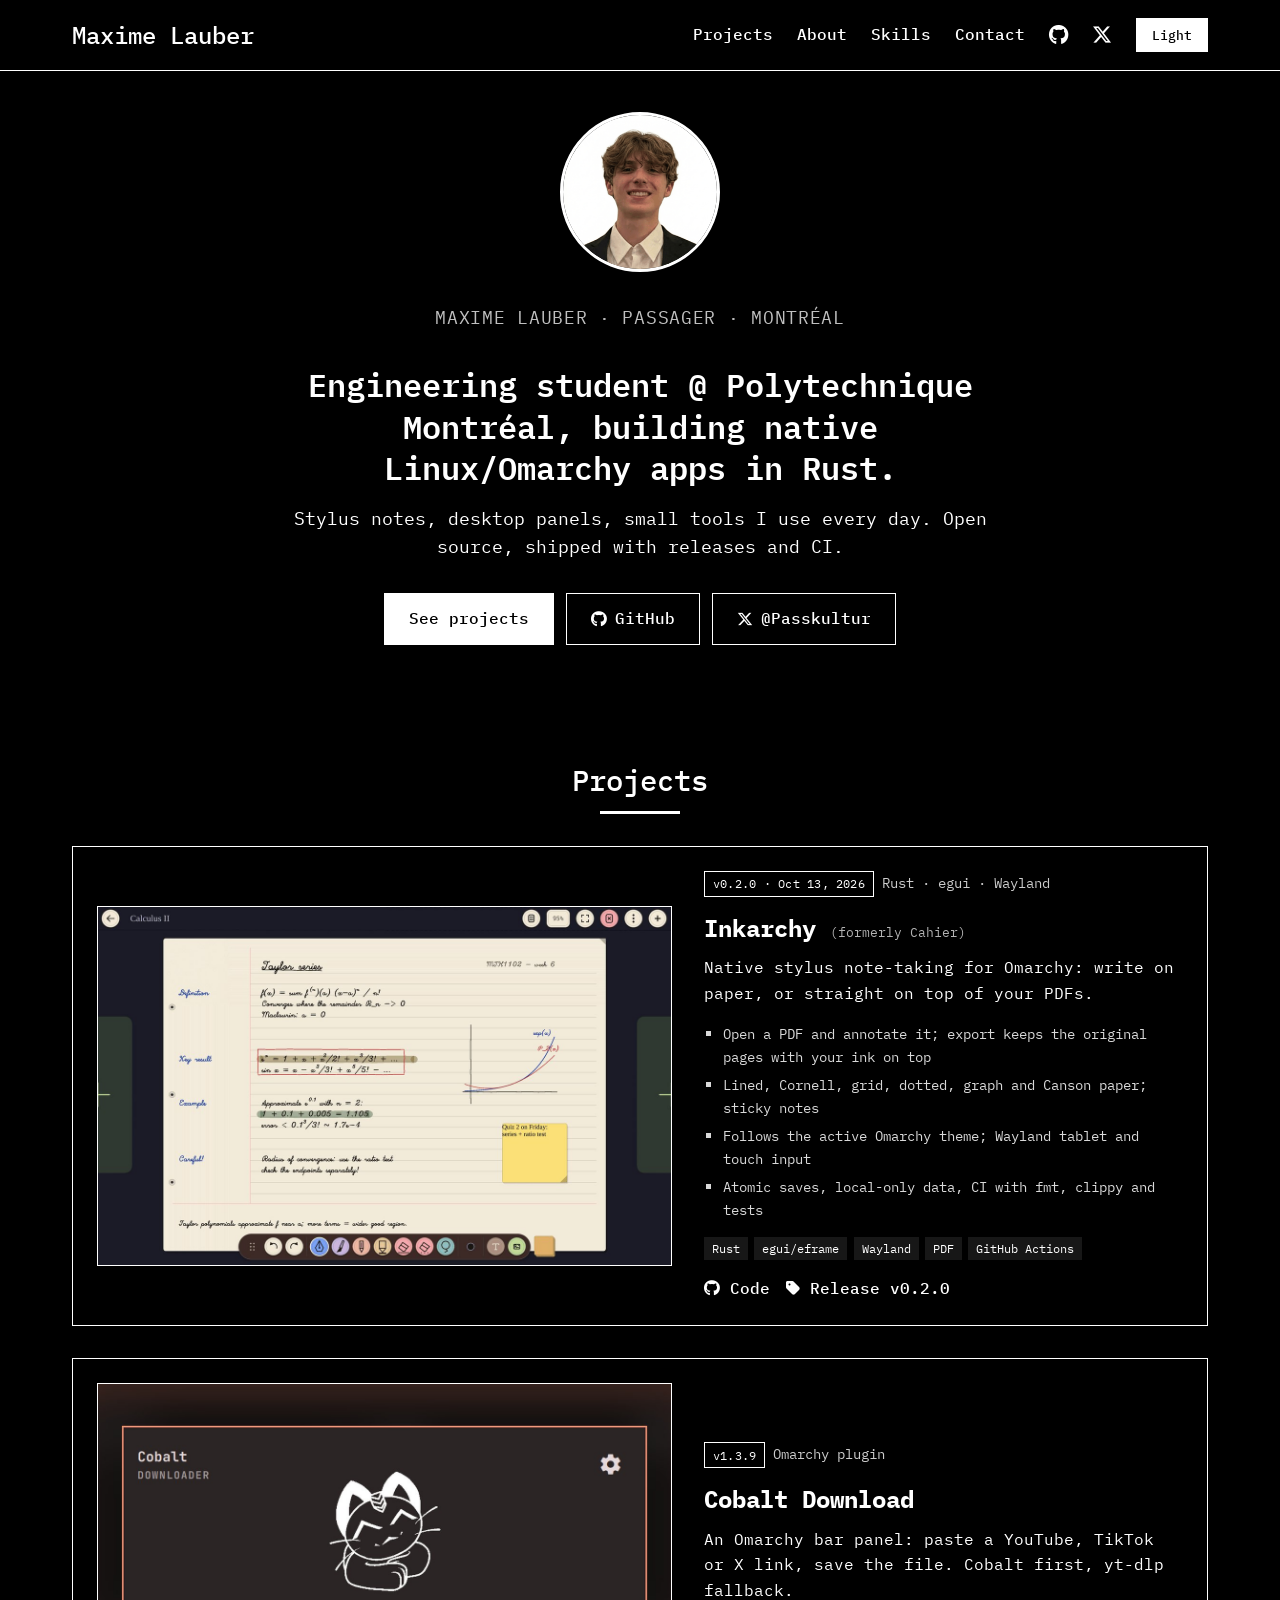
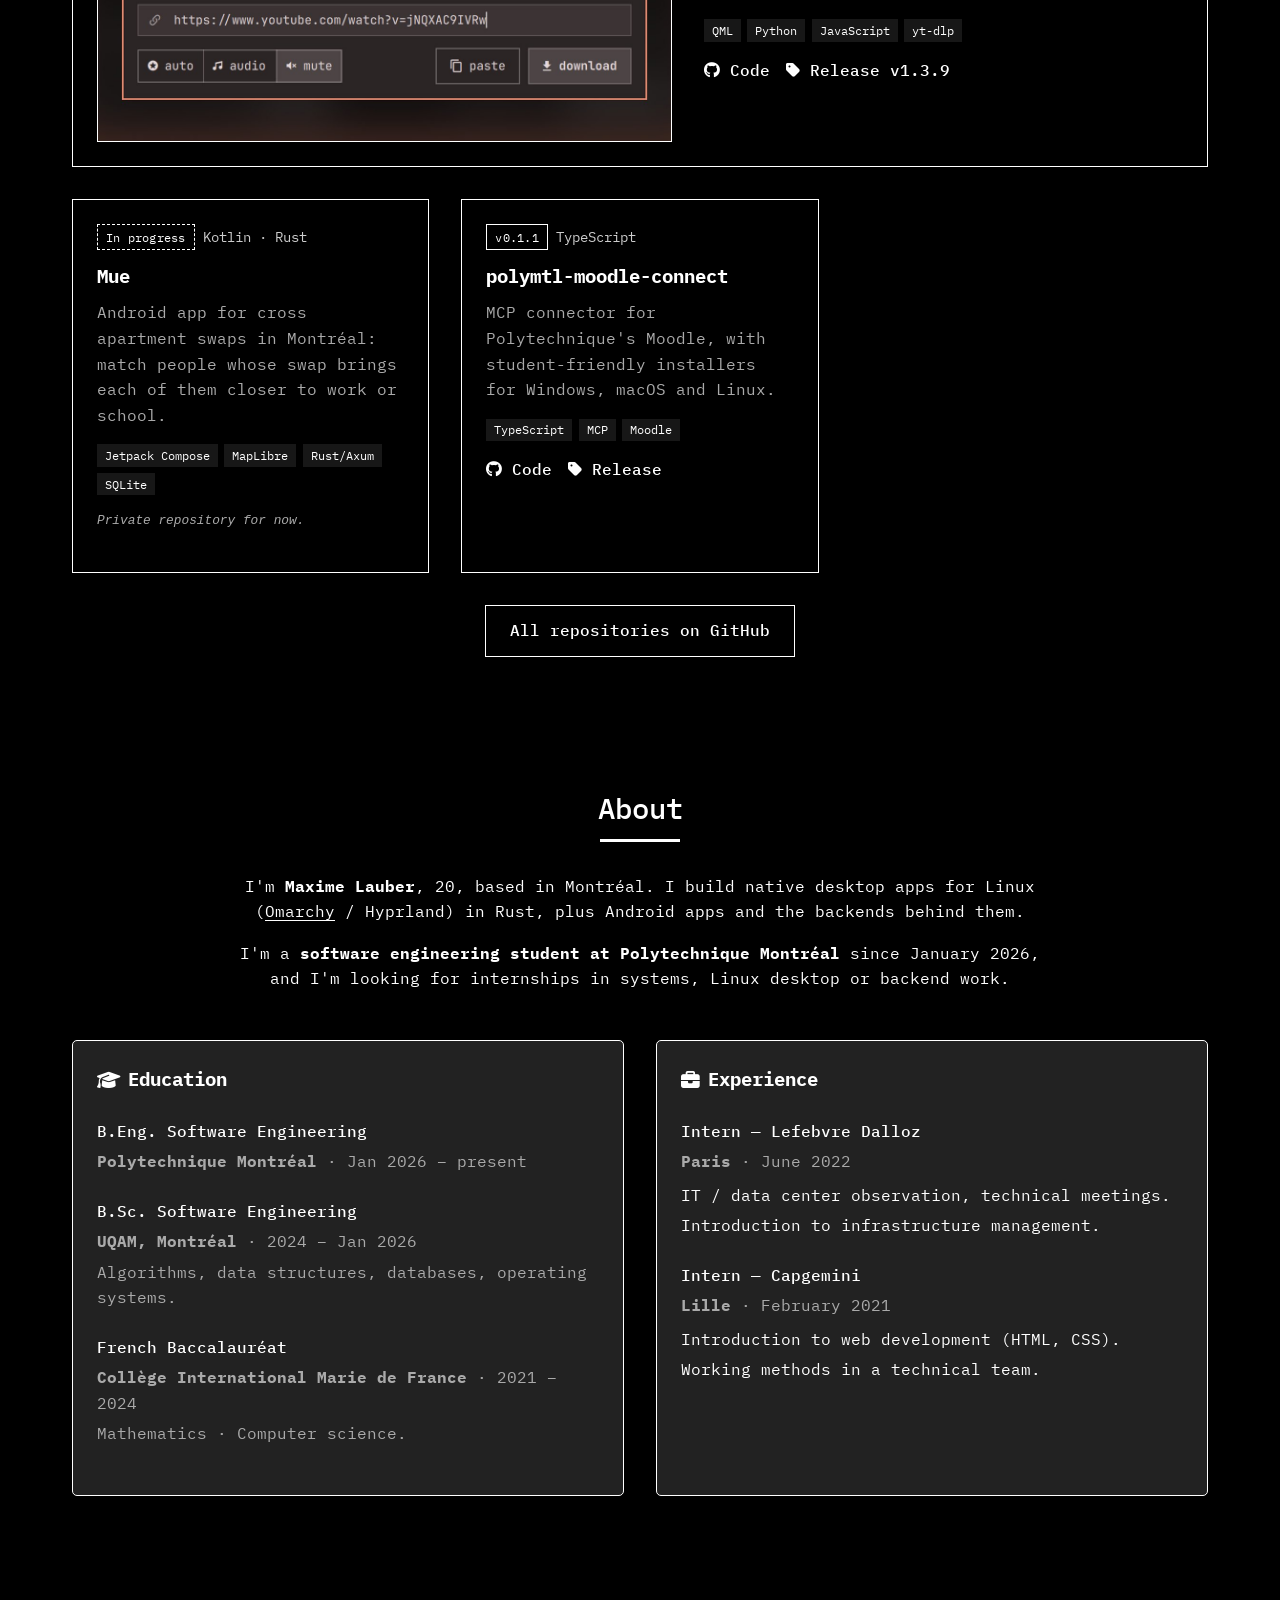
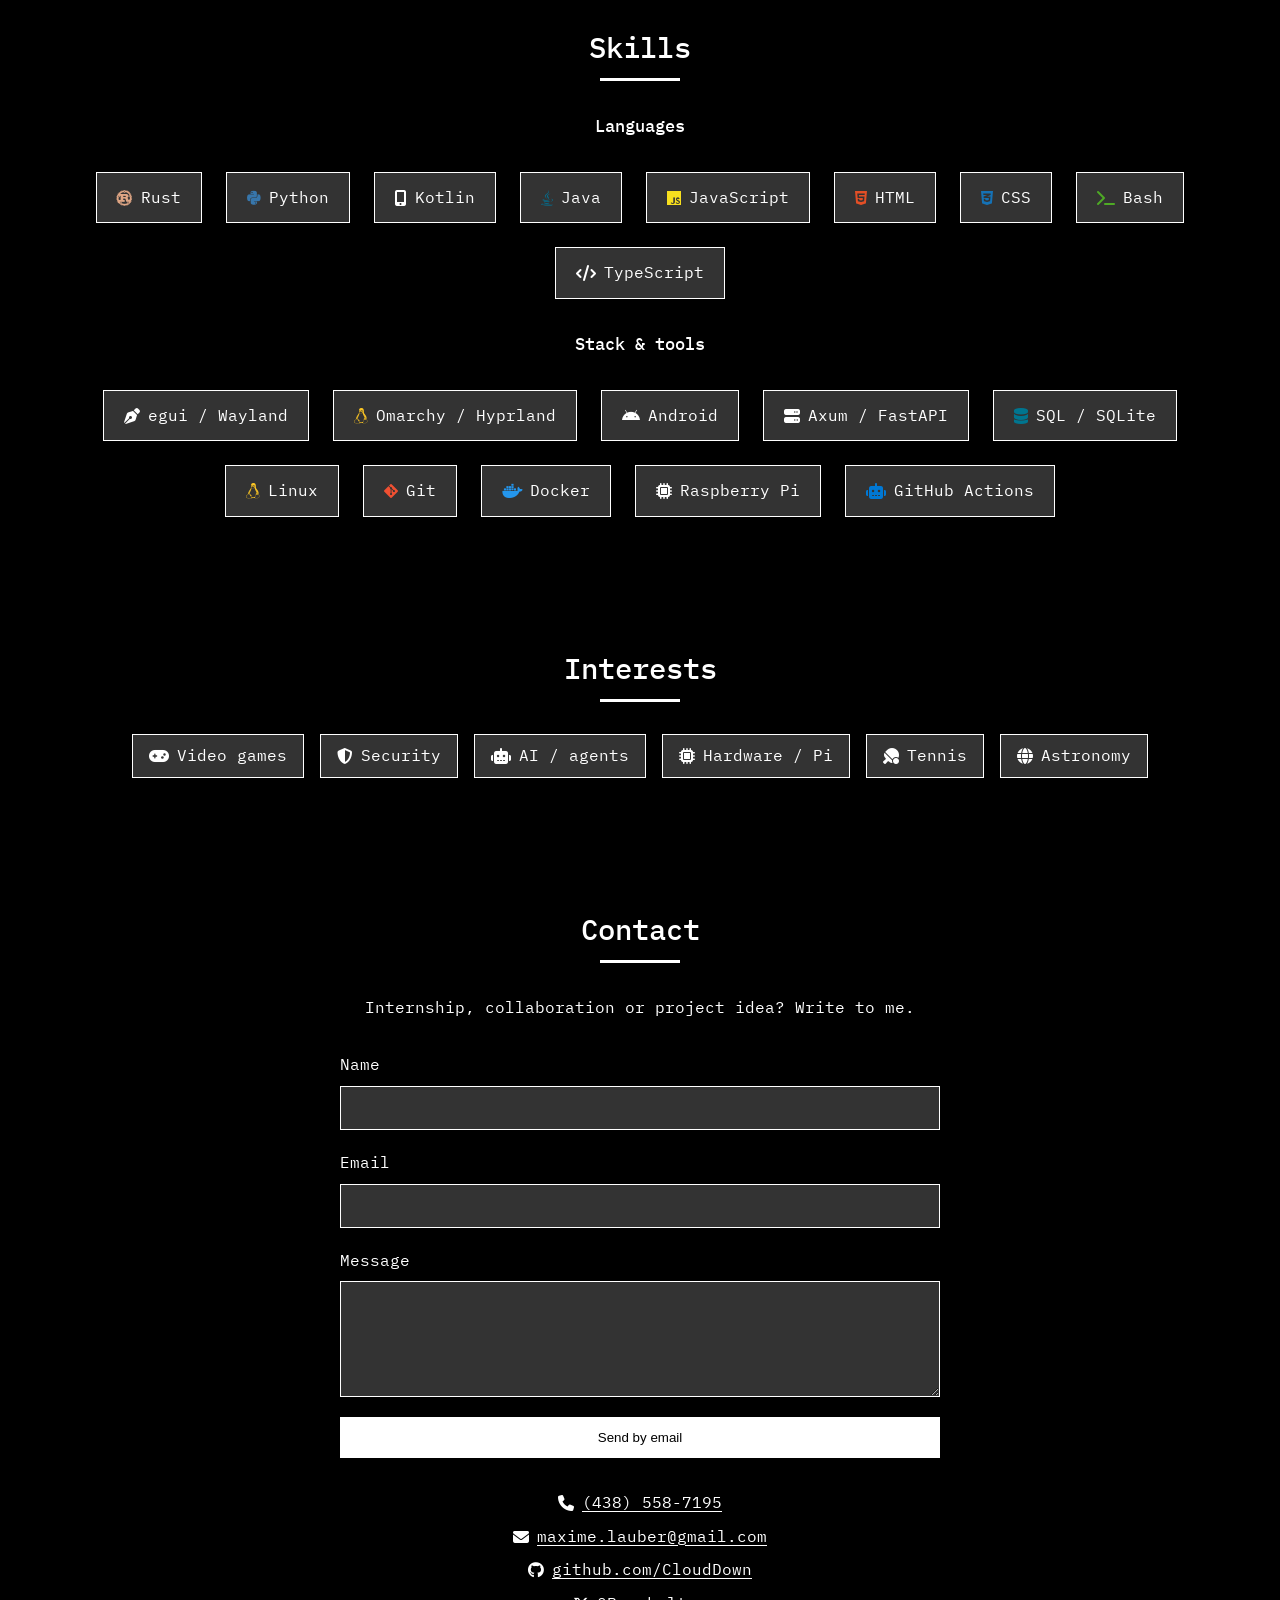
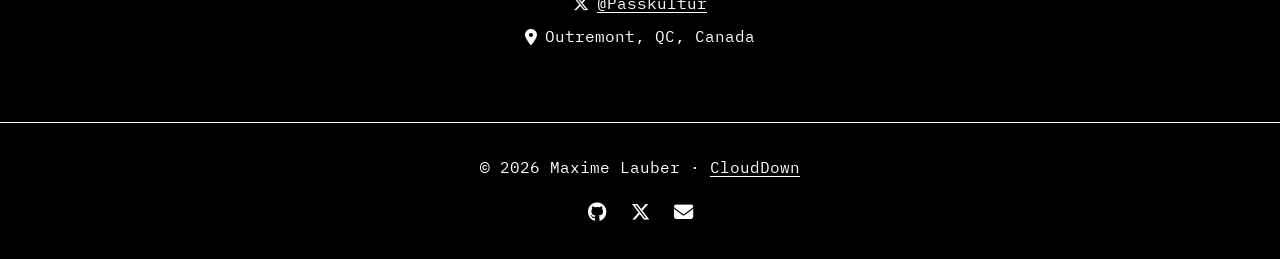
==== commit 765ae654: "Use README screenshots for project cards" ====
--- a/index.html
+++ b/index.html
@@ -5,7 +5,7 @@
   <meta name="viewport" content="width=device-width, initial-scale=1.0">
   <meta name="description" content="Maxime Lauber (CloudDown) — engineering student at Polytechnique Montréal building native Linux/Omarchy apps in Rust.">
   <meta property="og:title" content="Maxime Lauber — native Linux apps in Rust">
-  <meta property="og:image" content="img/inkarchy.png">
+  <meta property="og:image" content="img/inkarchy.jpg">
   <title>Maxime Lauber | Native Linux/Omarchy apps in Rust</title>
   <link rel="preconnect" href="https://fonts.googleapis.com">
   <link rel="preconnect" href="https://fonts.gstatic.com" crossorigin>
@@ -56,7 +56,7 @@
       <h2 class="section-title">Projects</h2>
       <div class="flagship-list">
         <article class="flagship">
-          <a class="shot" href="https://github.com/CloudDown/inkarchy" target="_blank" rel="noopener noreferrer"><img src="img/inkarchy.png" alt="Inkarchy: a lined page with drawing tools" width="1200" height="724" loading="lazy" decoding="async"></a>
+          <a class="shot" href="https://github.com/CloudDown/inkarchy" target="_blank" rel="noopener noreferrer"><img src="img/inkarchy.jpg" alt="Inkarchy: handwritten course page with the tool dock" width="1200" height="750" loading="lazy" decoding="async"></a>
           <div class="flagship-body">
             <div class="project-meta"><span class="project-badge">v0.2.0 · Oct 13, 2026</span><span class="project-lang">Rust · egui · Wayland</span></div>
             <h3>Inkarchy <small>(formerly Cahier)</small></h3>
@@ -76,7 +76,7 @@
         </article>
 
         <article class="flagship">
-          <a class="shot" href="https://github.com/CloudDown/omarchy-cobalt" target="_blank" rel="noopener noreferrer"><img src="img/cobalt.png" alt="Cobalt Download main panel" width="971" height="507" loading="lazy" decoding="async"></a>
+          <a class="shot" href="https://github.com/CloudDown/omarchy-cobalt" target="_blank" rel="noopener noreferrer"><img src="img/cobalt.jpg" alt="Cobalt Download preview" width="1200" height="750" loading="lazy" decoding="async"></a>
           <div class="flagship-body">
             <div class="project-meta"><span class="project-badge">v1.3.9</span><span class="project-lang">Omarchy plugin</span></div>
             <h3>Cobalt Download</h3>
--- a/styles.css
+++ b/styles.css
@@ -136,6 +136,9 @@
   height: 200px;
   border-radius: 50%;
   object-fit: cover;
+  object-position: center;
+  background: #fff;
+  display: block;
   border: 3px solid #000000;
   box-shadow: 0 4px 8px rgba(0, 0, 0, 0.2);
   transition: all 0.3s ease;
@@ -767,3 +770,4 @@
   .header-right { gap: 0.9rem; }
   .logo { font-size: 1.1rem; }
 }
+.flagship .shot img { display: block; width: 100%; height: auto; aspect-ratio: 16 / 10; object-fit: cover; }
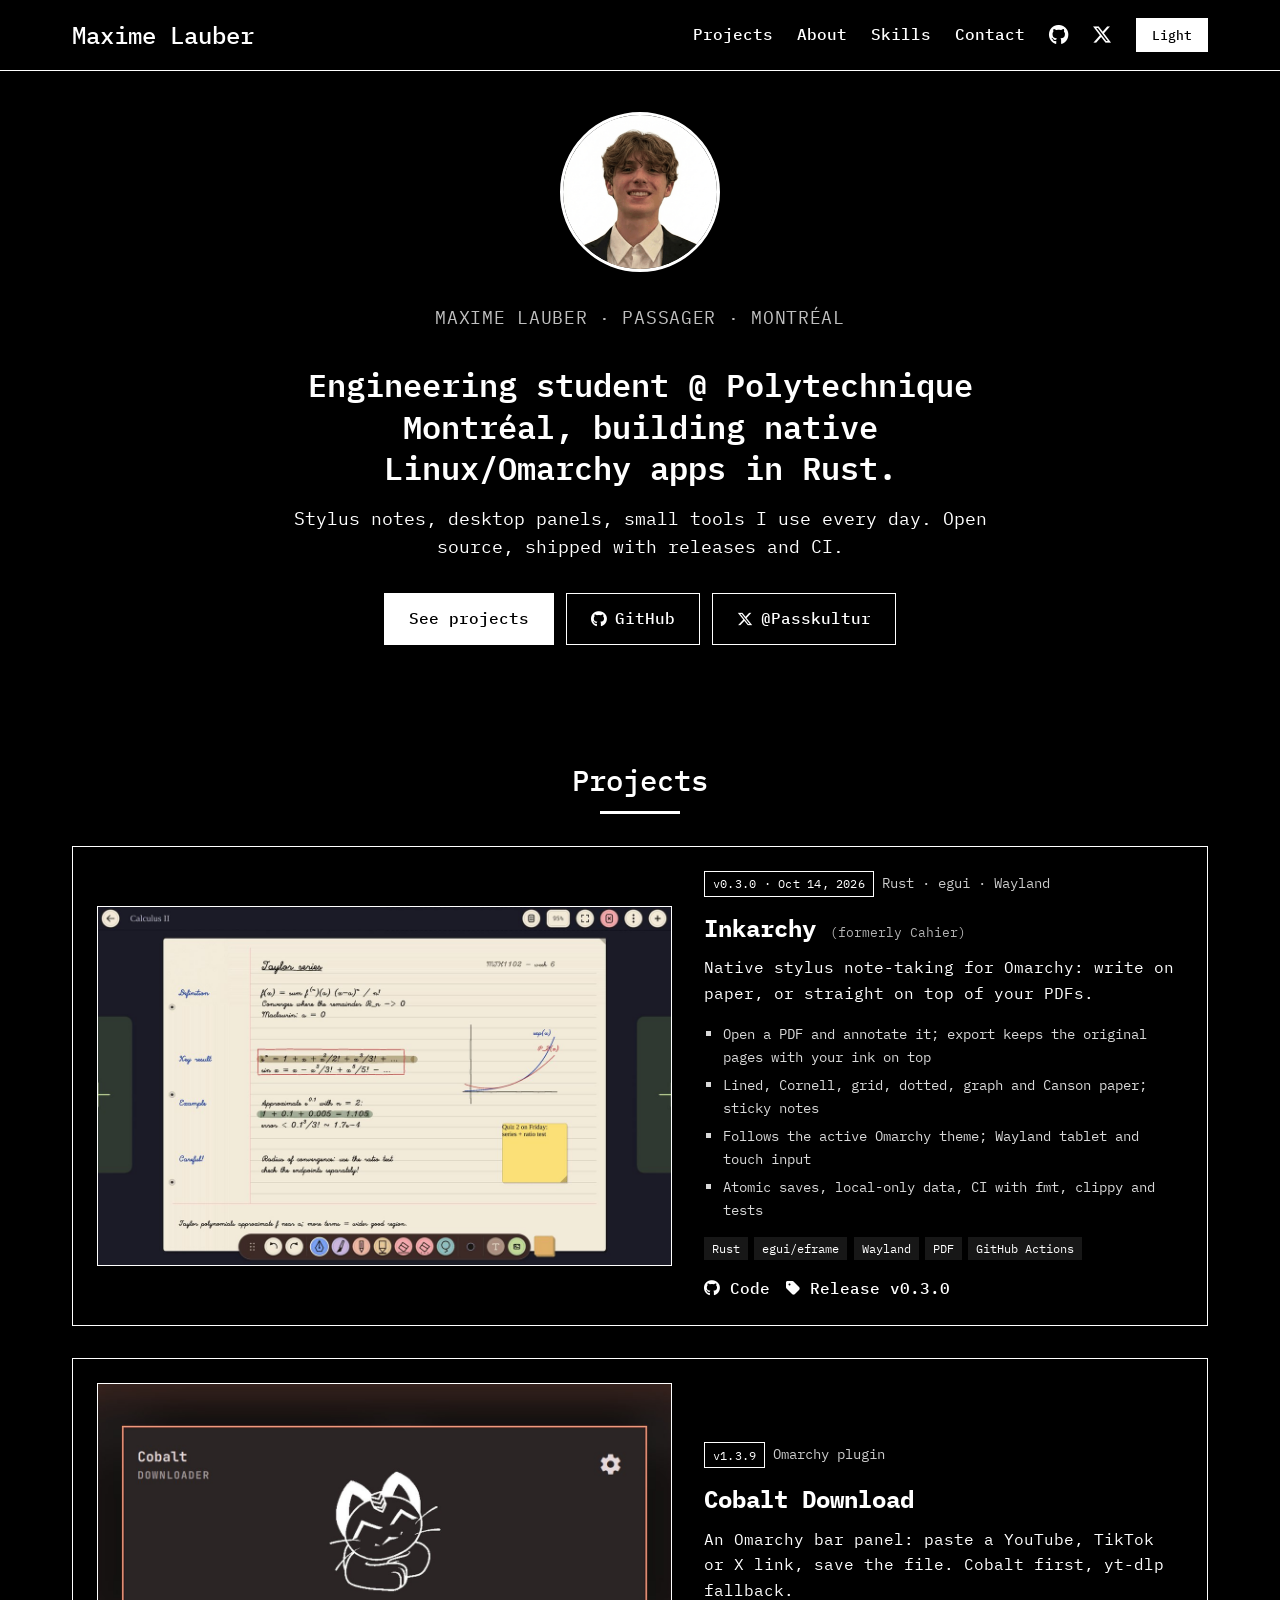
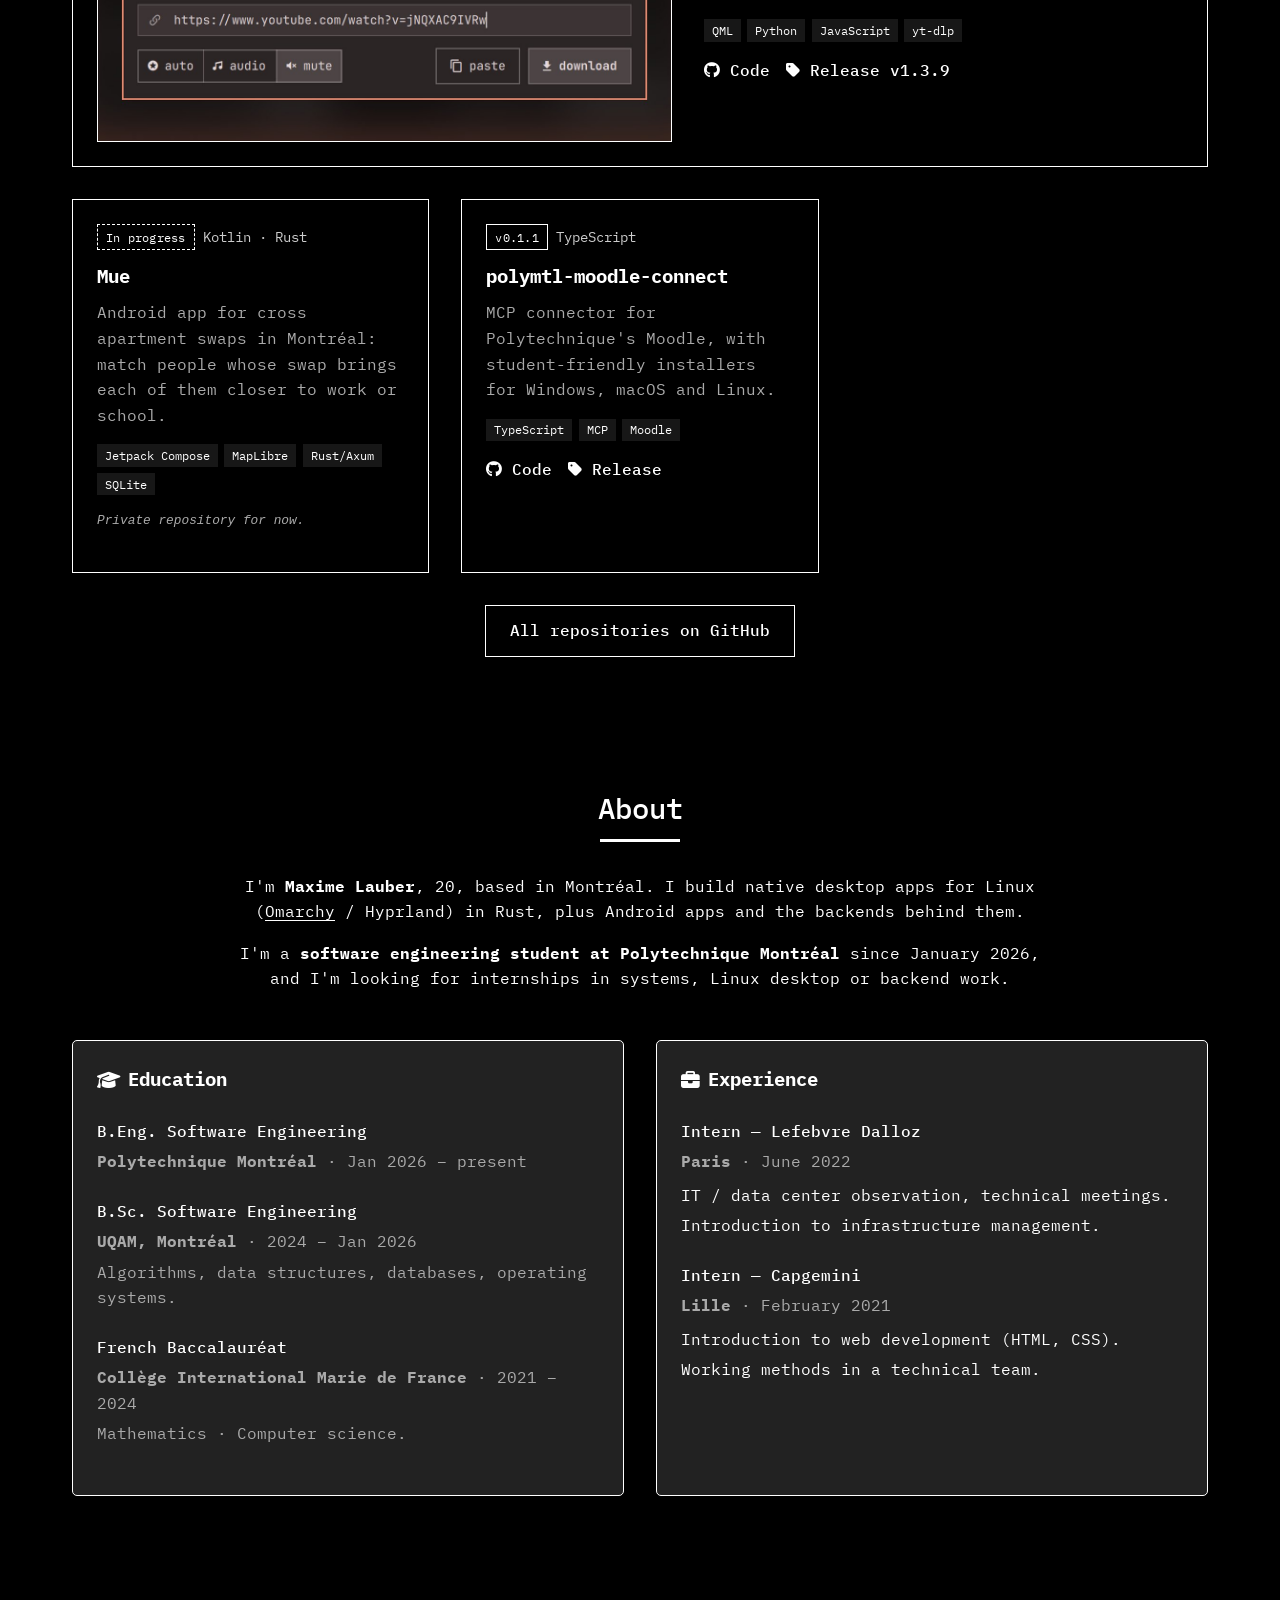
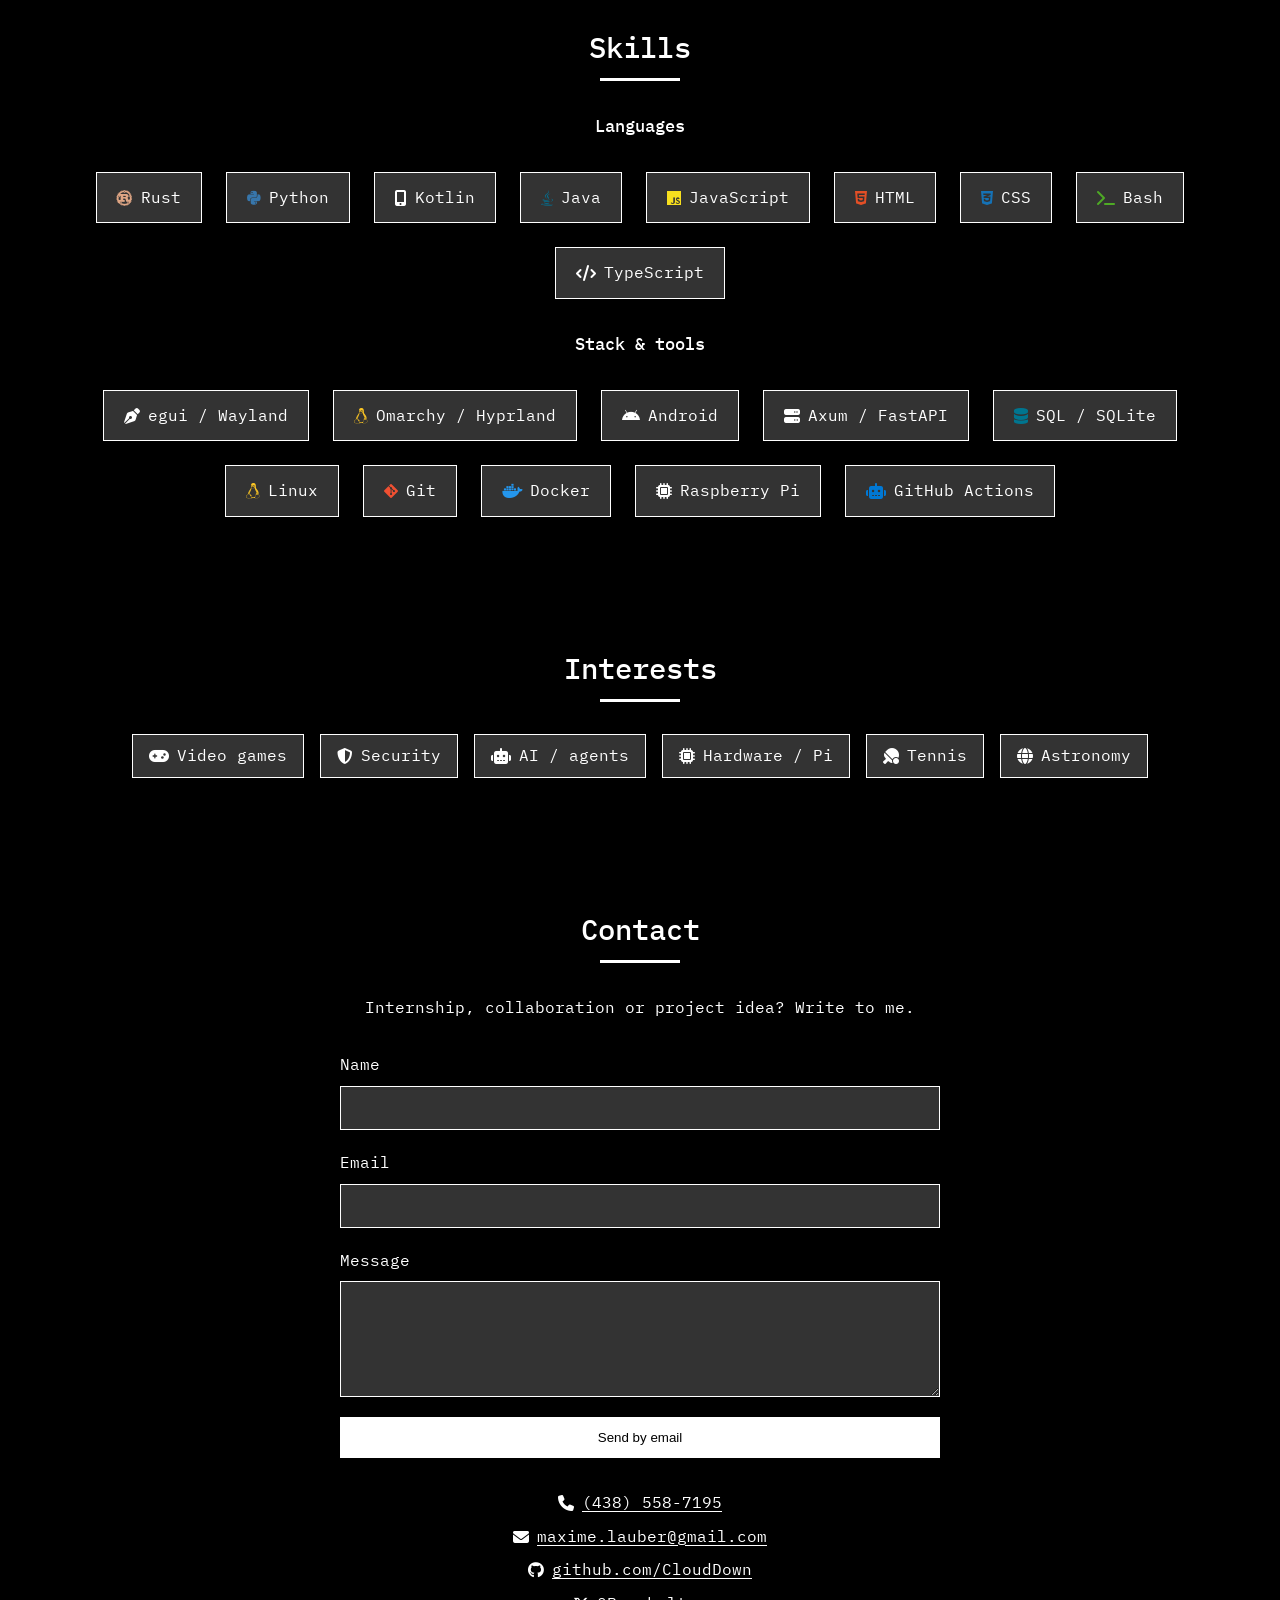
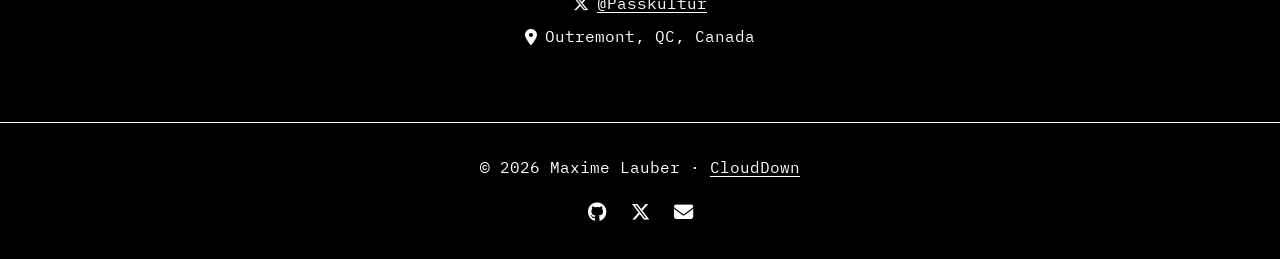
==== commit 4c267d0d: "Inkarchy card: v0.3.0" ====
--- a/index.html
+++ b/index.html
@@ -58,7 +58,7 @@
         <article class="flagship">
           <a class="shot" href="https://github.com/CloudDown/inkarchy" target="_blank" rel="noopener noreferrer"><img src="img/inkarchy.jpg" alt="Inkarchy: handwritten course page with the tool dock" width="1200" height="750" loading="lazy" decoding="async"></a>
           <div class="flagship-body">
-            <div class="project-meta"><span class="project-badge">v0.2.0 · Oct 13, 2026</span><span class="project-lang">Rust · egui · Wayland</span></div>
+            <div class="project-meta"><span class="project-badge">v0.3.0 · Oct 14, 2026</span><span class="project-lang">Rust · egui · Wayland</span></div>
             <h3>Inkarchy <small>(formerly Cahier)</small></h3>
             <p class="pitch">Native stylus note-taking for Omarchy: write on paper, or straight on top of your PDFs.</p>
             <ul class="feature-list">
@@ -70,7 +70,7 @@
             <div class="tags"><span>Rust</span><span>egui/eframe</span><span>Wayland</span><span>PDF</span><span>GitHub Actions</span></div>
             <div class="project-links">
               <a href="https://github.com/CloudDown/inkarchy" class="project-link" target="_blank" rel="noopener noreferrer"><i class="fab fa-github"></i> Code</a>
-              <a href="https://github.com/CloudDown/inkarchy/releases/tag/v0.2.0" class="project-link" target="_blank" rel="noopener noreferrer"><i class="fas fa-tag"></i> Release v0.2.0</a>
+              <a href="https://github.com/CloudDown/inkarchy/releases/tag/v0.3.0" class="project-link" target="_blank" rel="noopener noreferrer"><i class="fas fa-tag"></i> Release v0.3.0</a>
             </div>
           </div>
         </article>
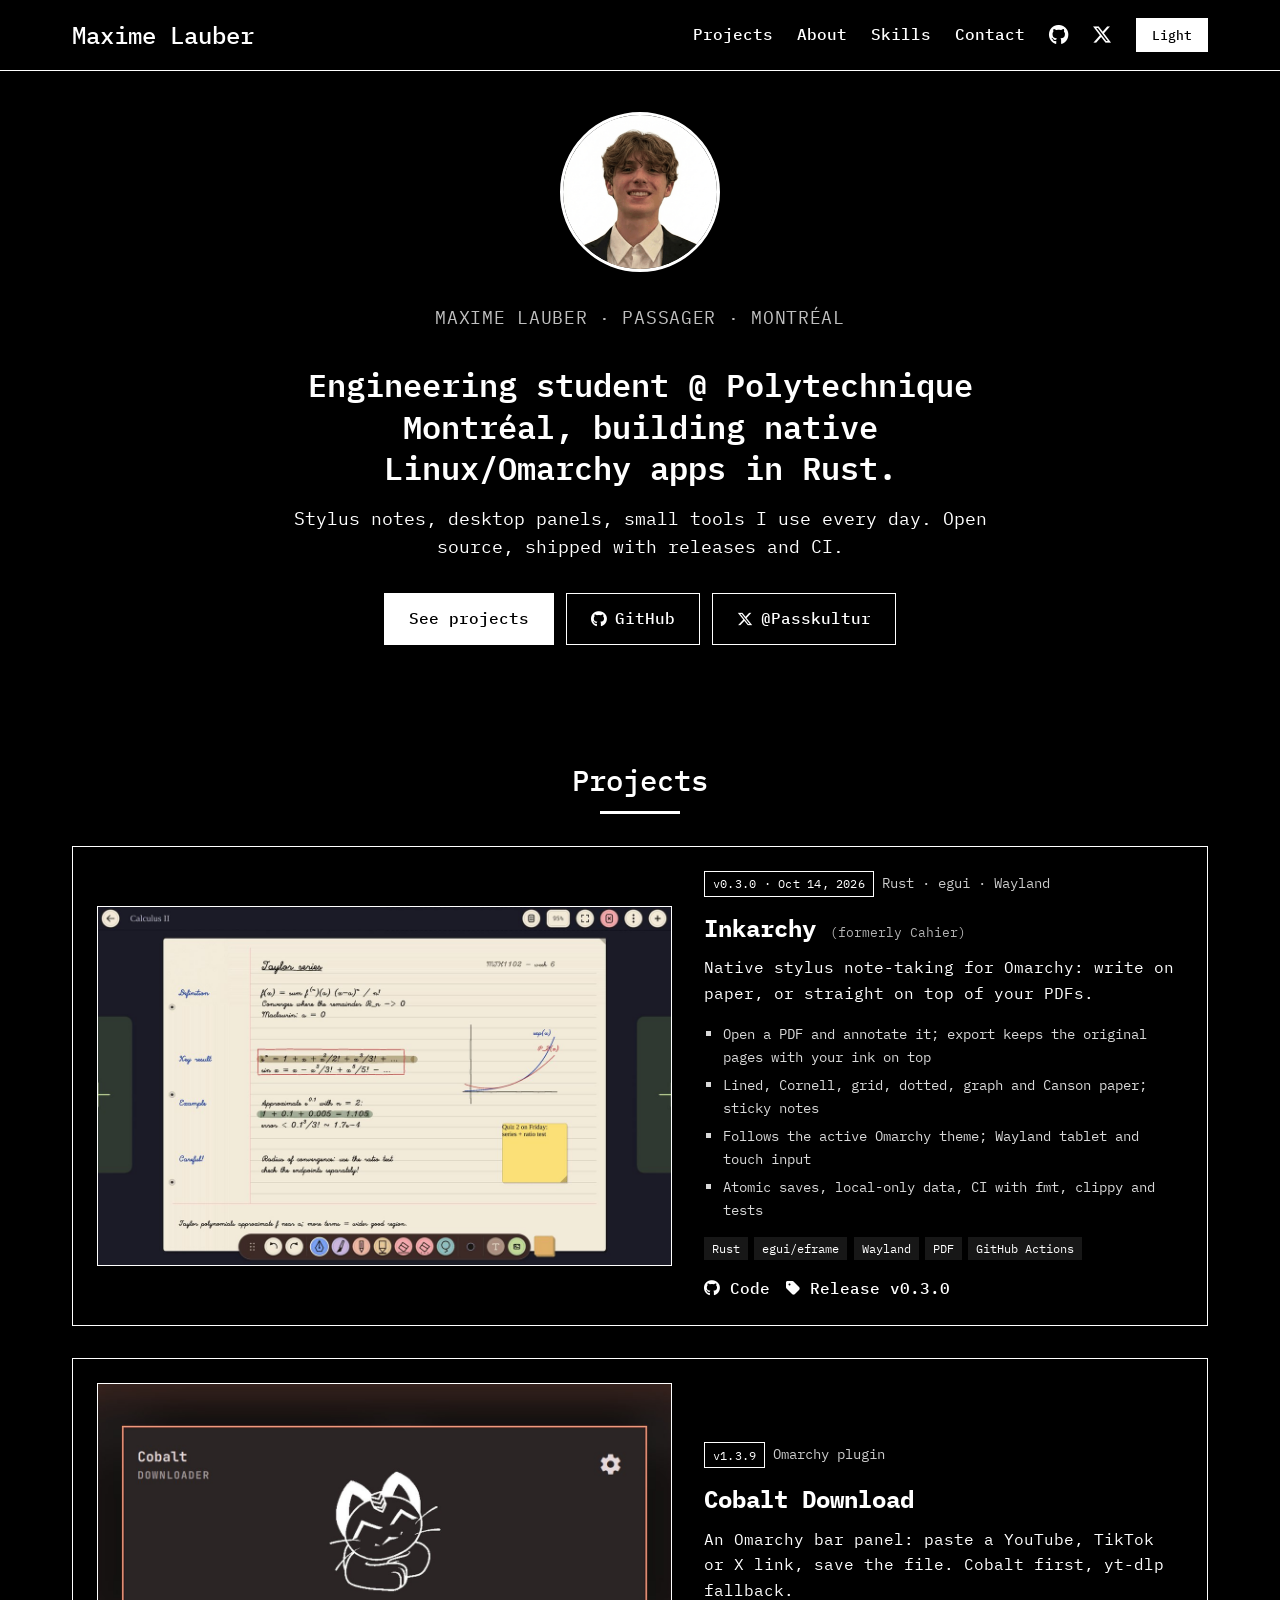
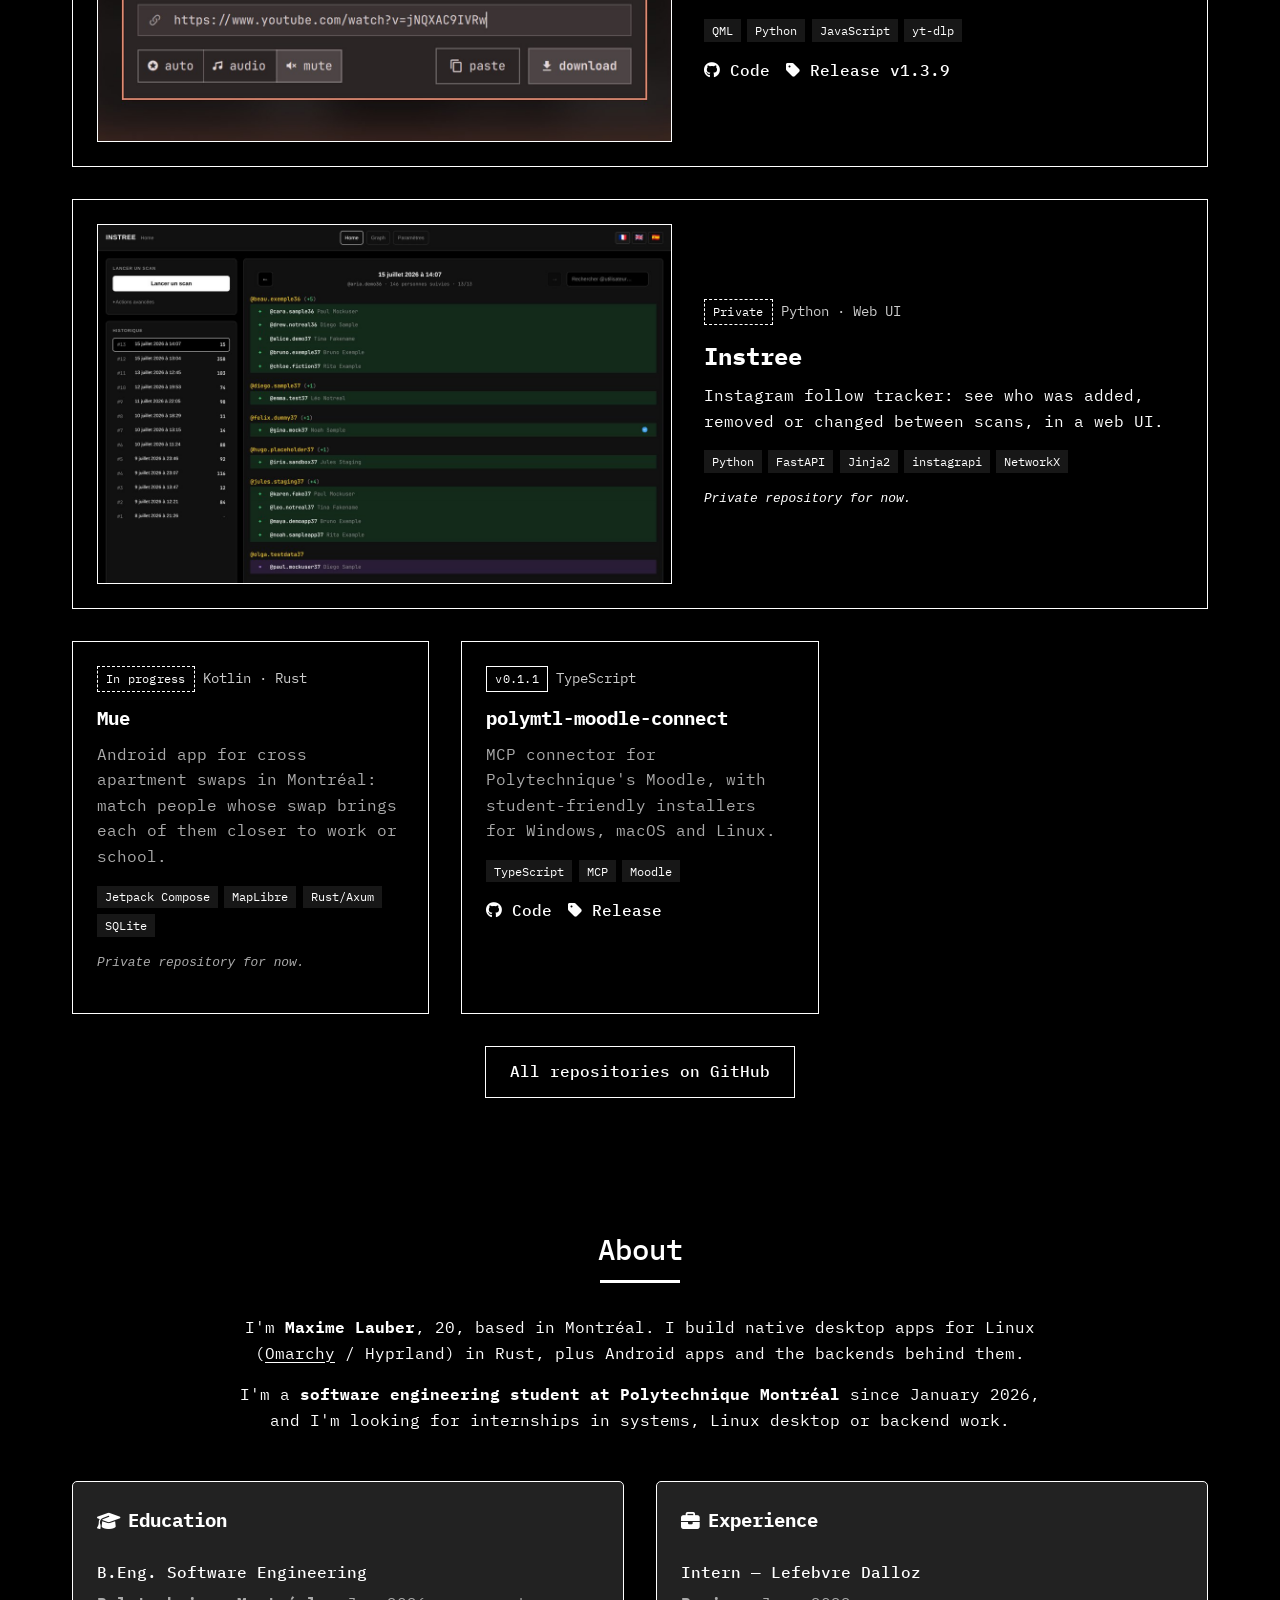
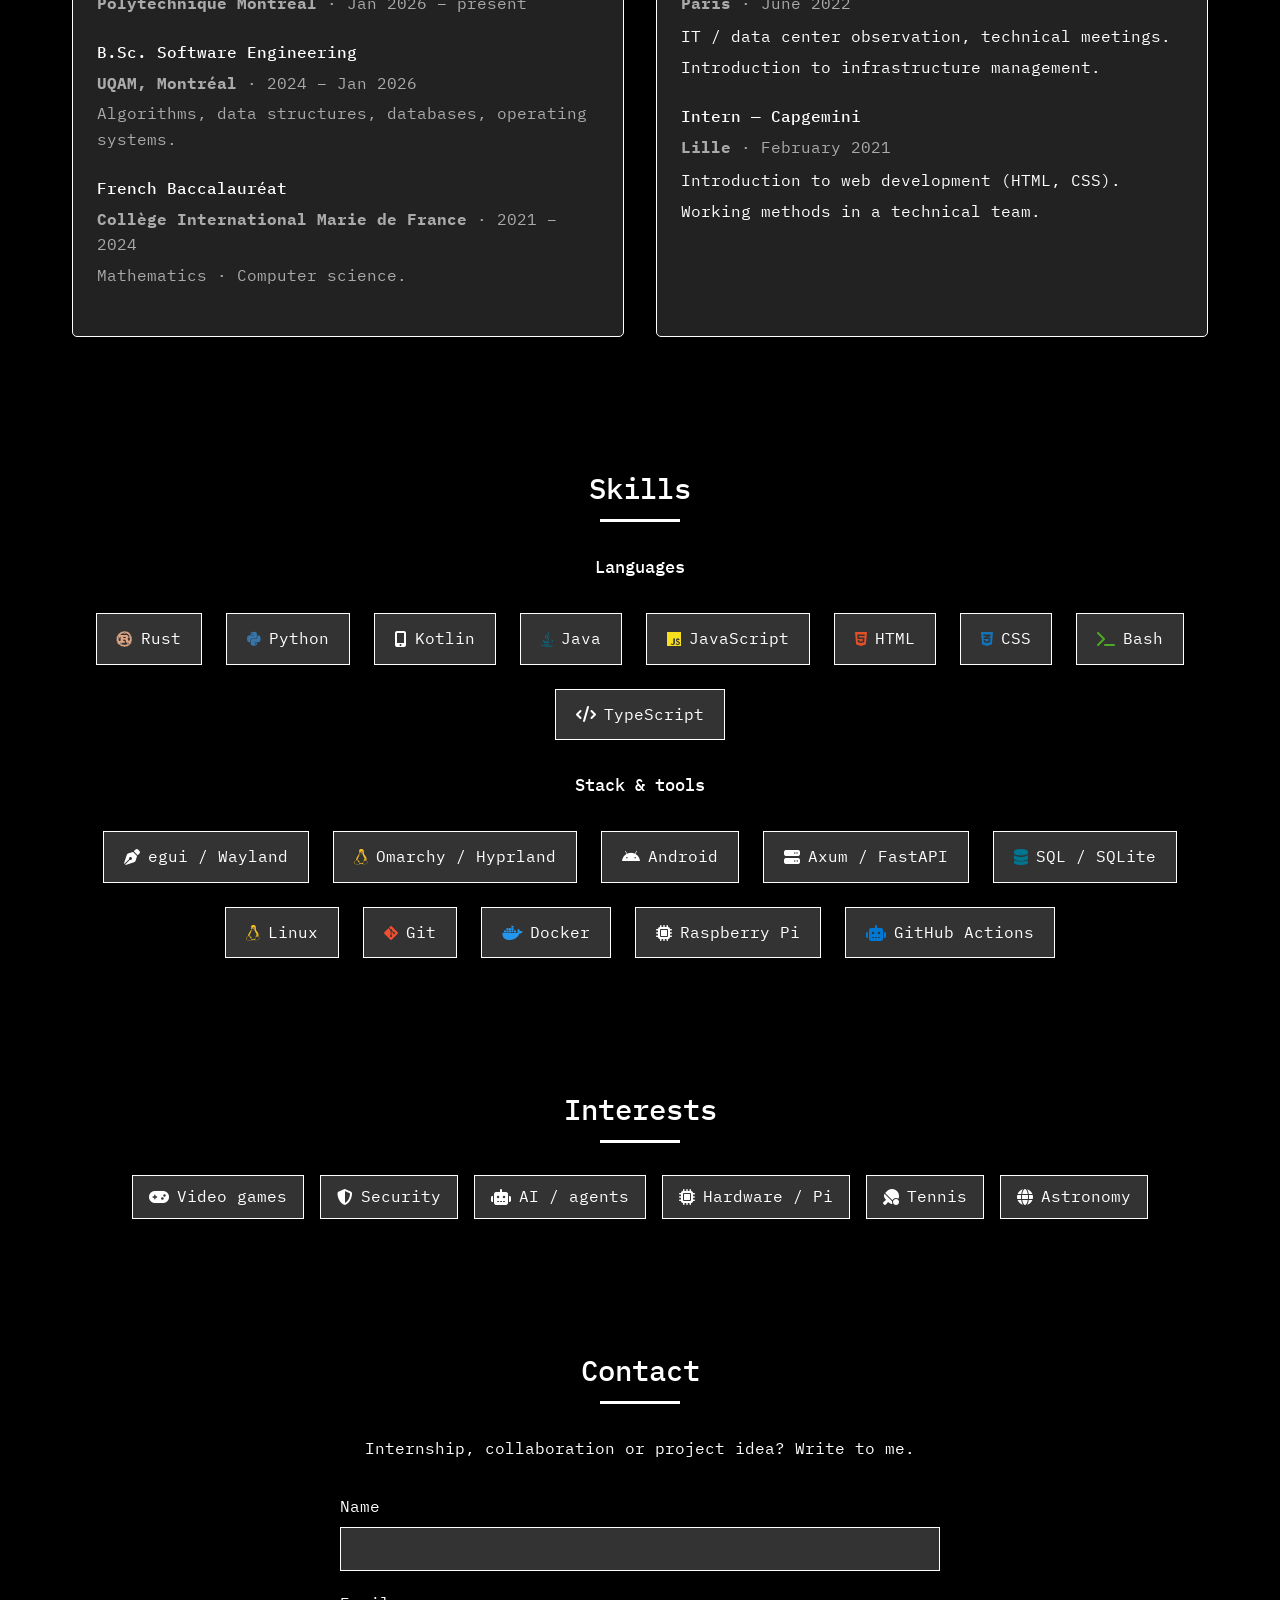
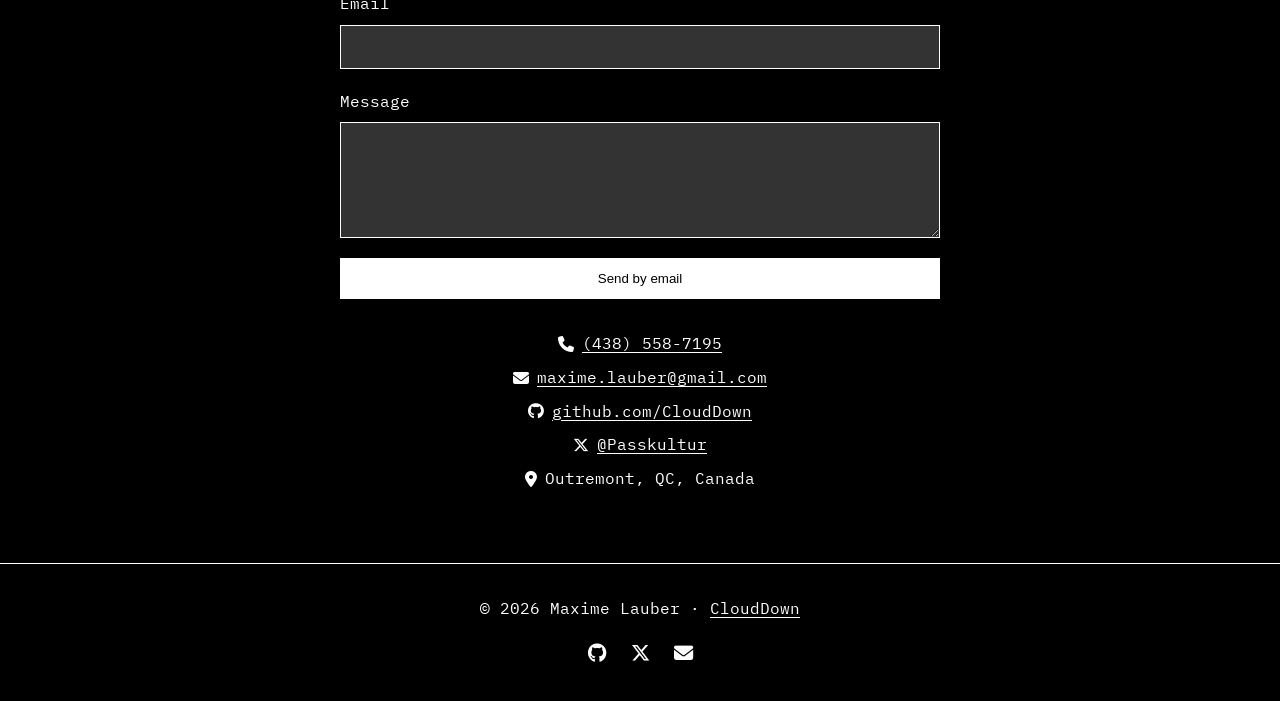
==== commit 76462ce3: "Add Instree project card" ====
--- a/index.html
+++ b/index.html
@@ -88,6 +88,17 @@
             </div>
           </div>
         </article>
+
+        <article class="flagship">
+          <div class="shot"><img src="img/instree.jpg" alt="Instree home: scans and changes" width="1200" height="750" loading="lazy" decoding="async"></div>
+          <div class="flagship-body">
+            <div class="project-meta"><span class="project-badge wip">Private</span><span class="project-lang">Python · Web UI</span></div>
+            <h3>Instree</h3>
+            <p class="pitch">Instagram follow tracker: see who was added, removed or changed between scans, in a web UI.</p>
+            <div class="tags"><span>Python</span><span>FastAPI</span><span>Jinja2</span><span>instagrapi</span><span>NetworkX</span></div>
+            <p class="note">Private repository for now.</p>
+          </div>
+        </article>
       </div>
 
       <div class="project-grid small-grid">
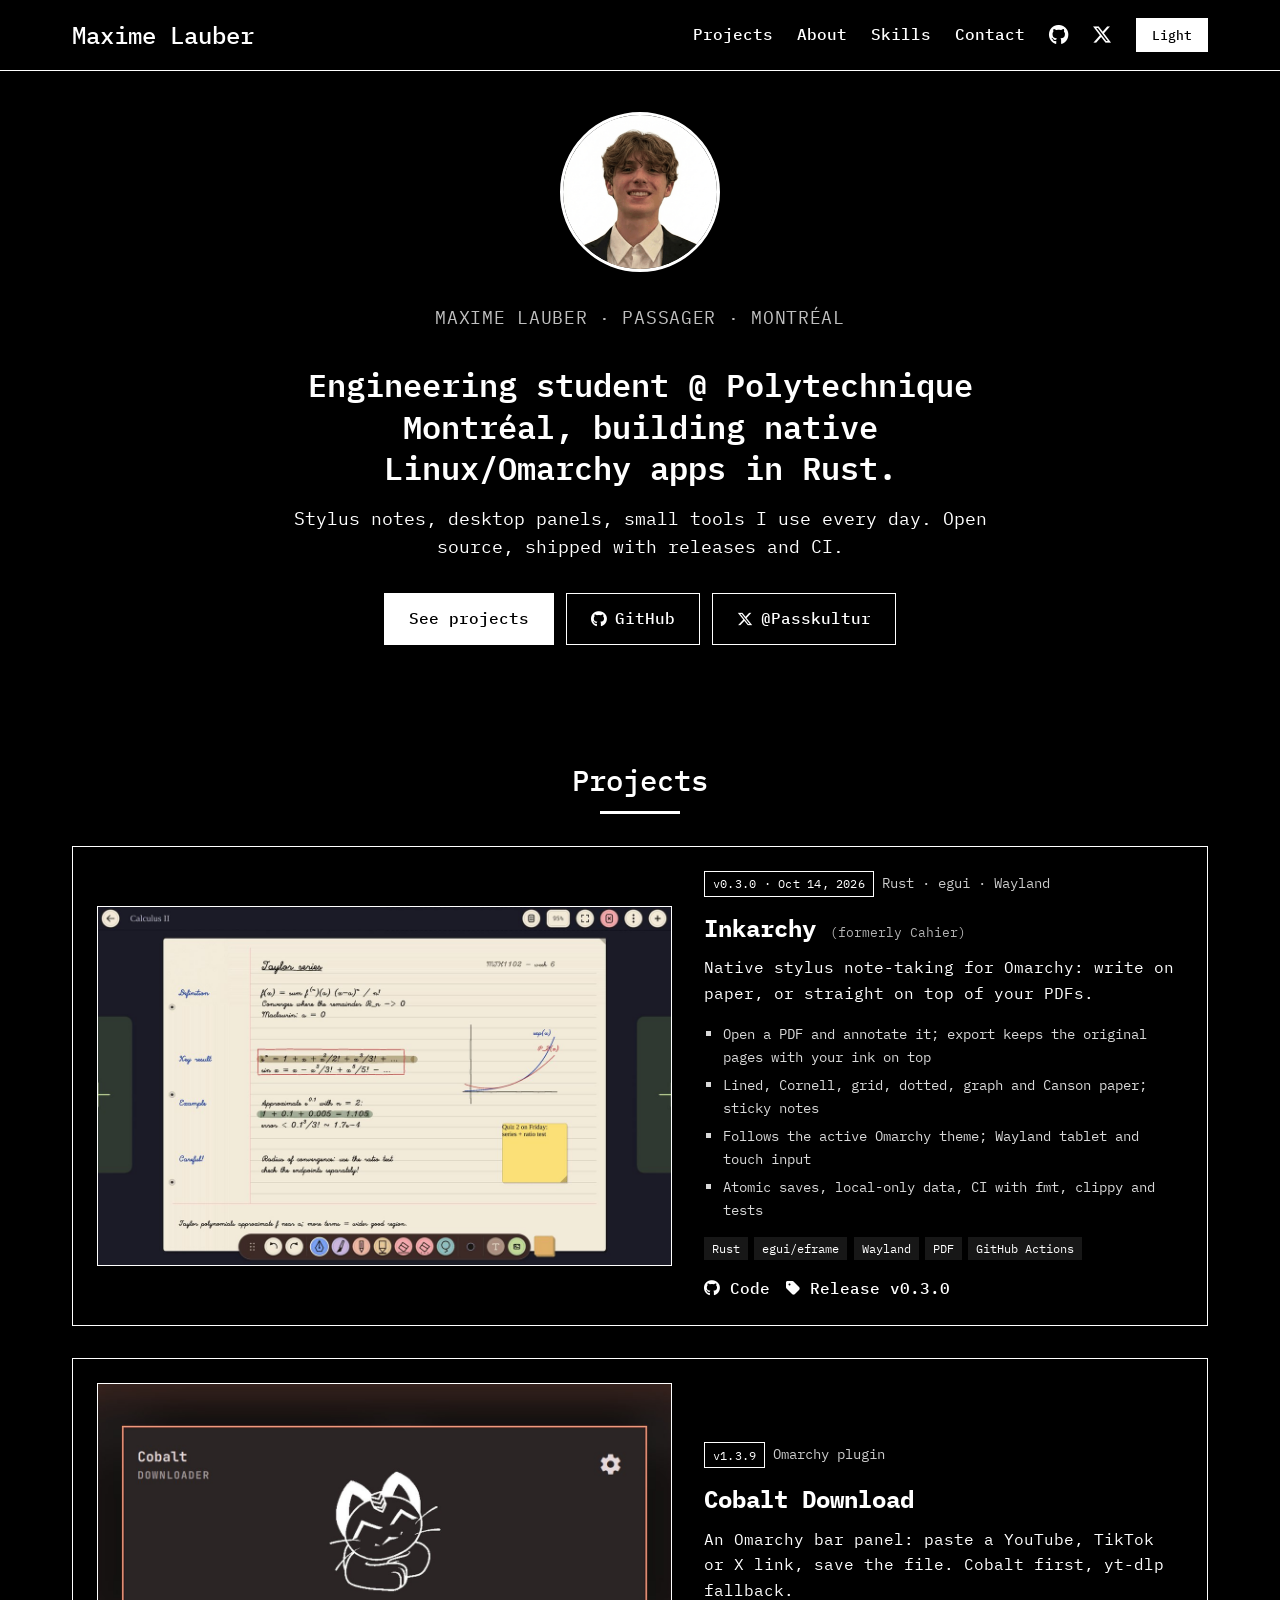
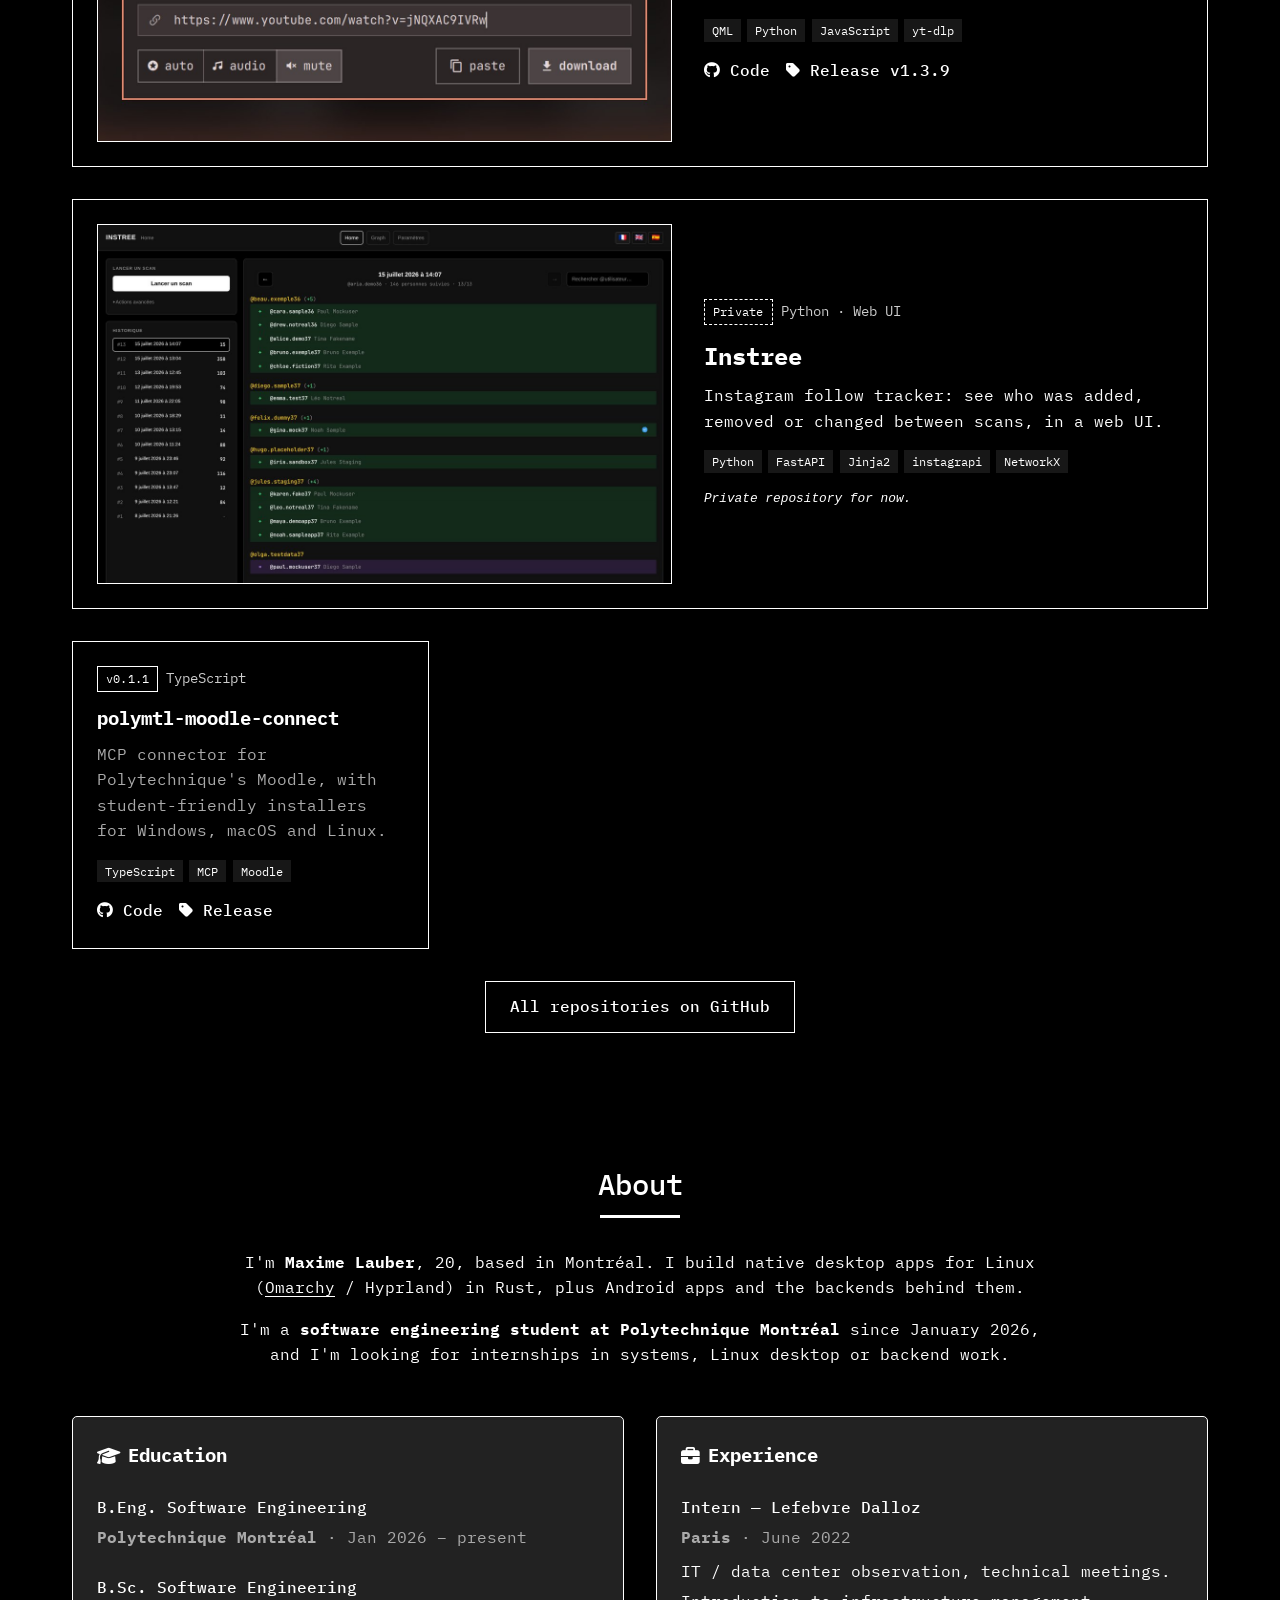
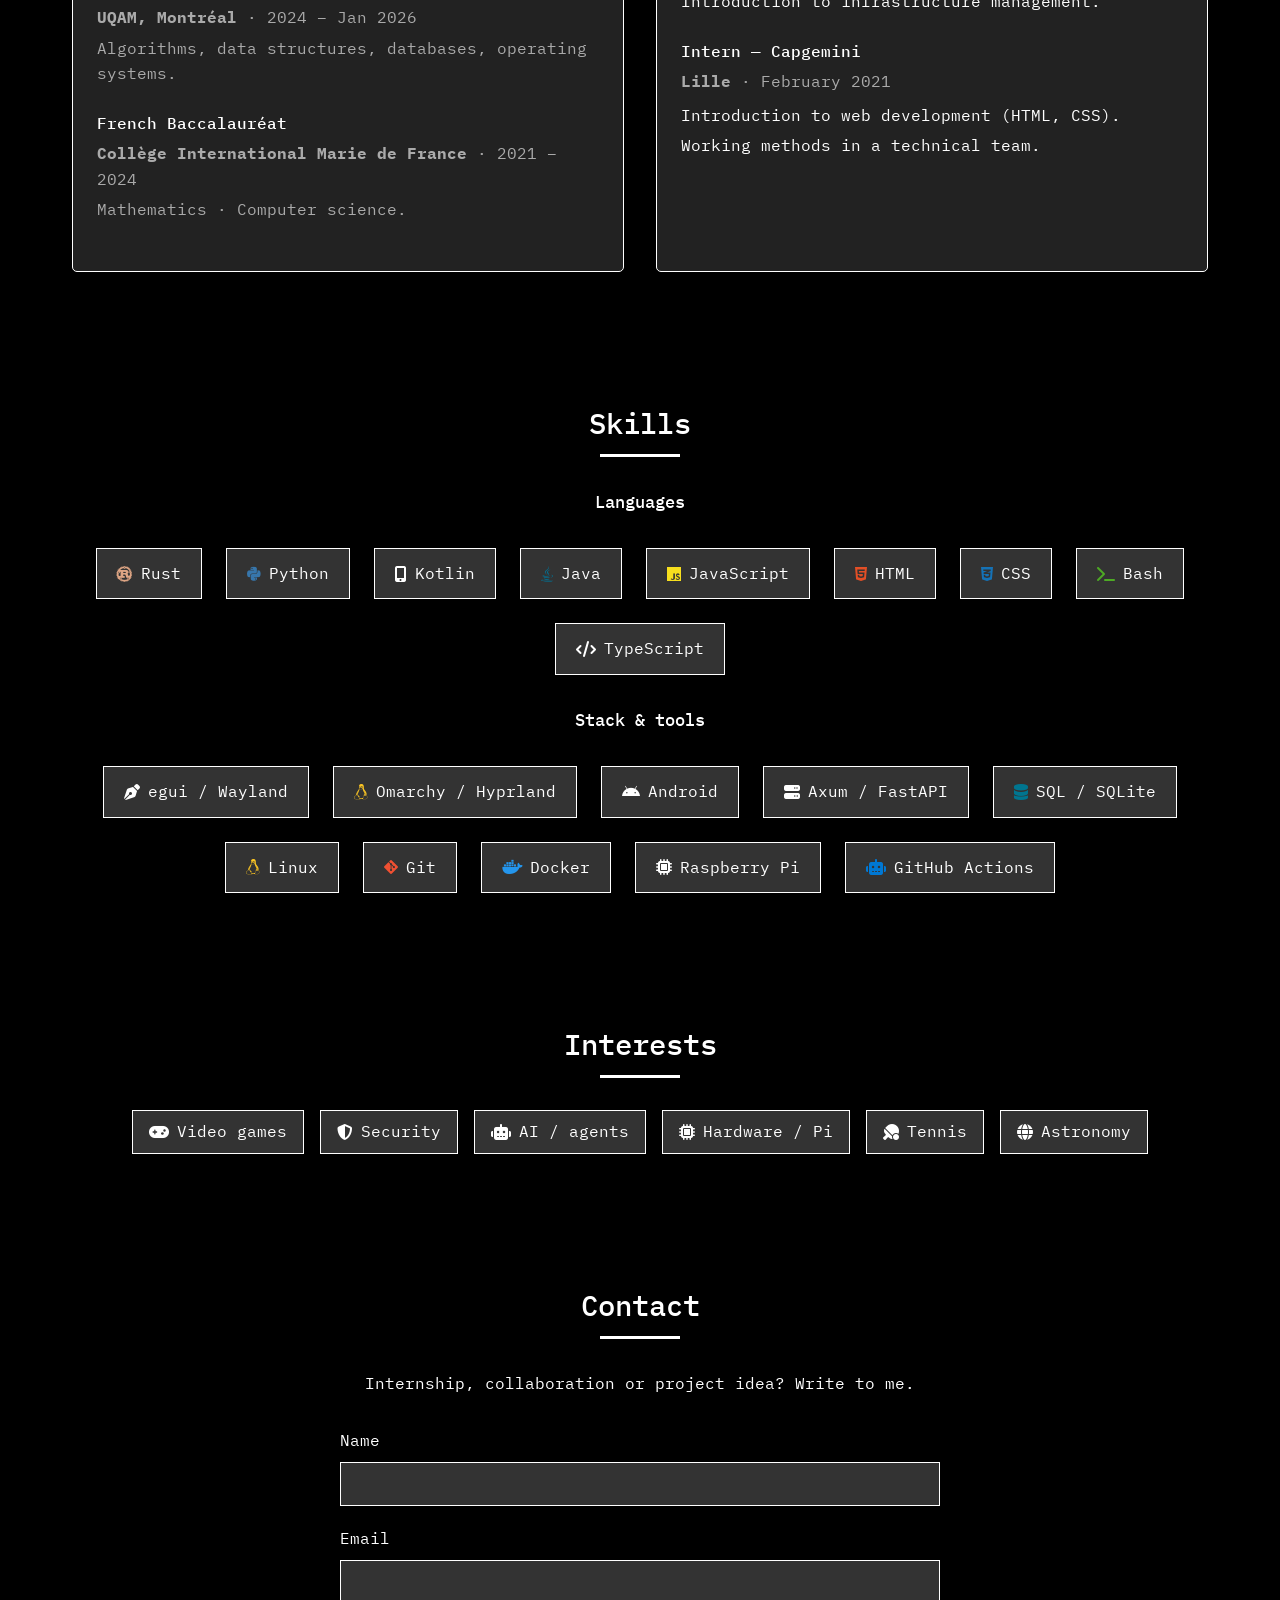
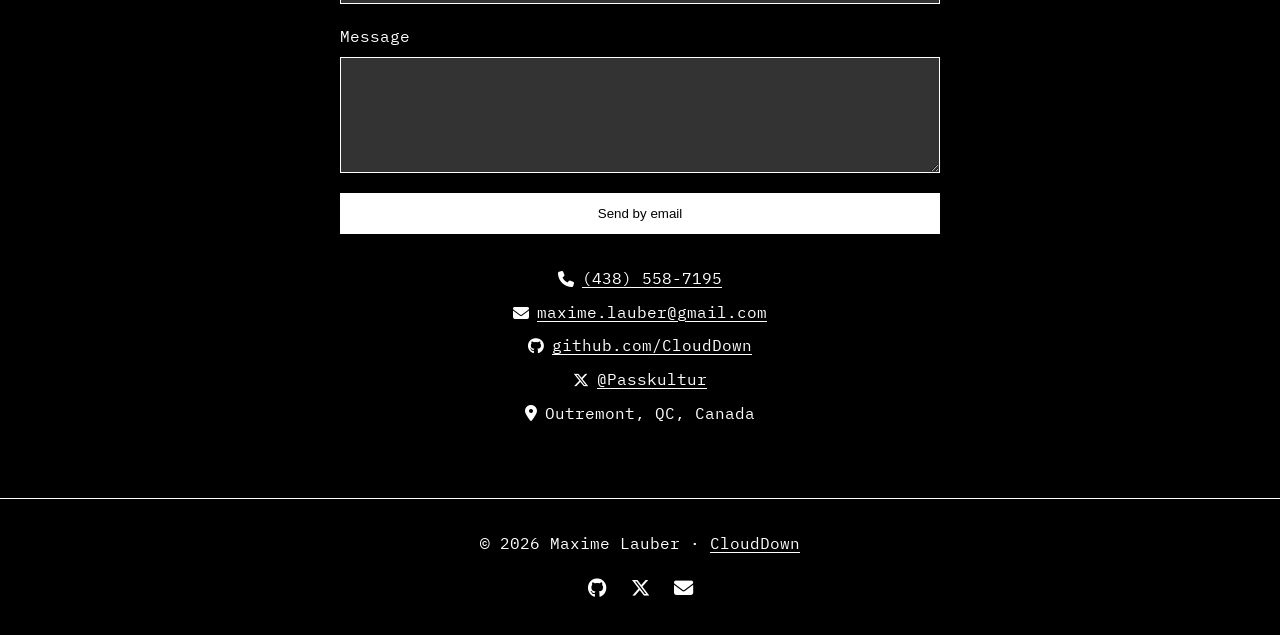
==== commit 012562d6: "Update project list" ====
--- a/index.html
+++ b/index.html
@@ -103,14 +103,6 @@
 
       <div class="project-grid small-grid">
         <article class="project-card">
-          <div class="project-meta"><span class="project-badge wip">In progress</span><span class="project-lang">Kotlin · Rust</span></div>
-          <h3>Mue</h3>
-          <p>Android app for cross apartment swaps in Montréal: match people whose swap brings each of them closer to work or school.</p>
-          <div class="tags"><span>Jetpack Compose</span><span>MapLibre</span><span>Rust/Axum</span><span>SQLite</span></div>
-          <p class="note">Private repository for now.</p>
-        </article>
-
-        <article class="project-card">
           <div class="project-meta"><span class="project-badge">v0.1.1</span><span class="project-lang">TypeScript</span></div>
           <h3>polymtl-moodle-connect</h3>
           <p>MCP connector for Polytechnique's Moodle, with student-friendly installers for Windows, macOS and Linux.</p>
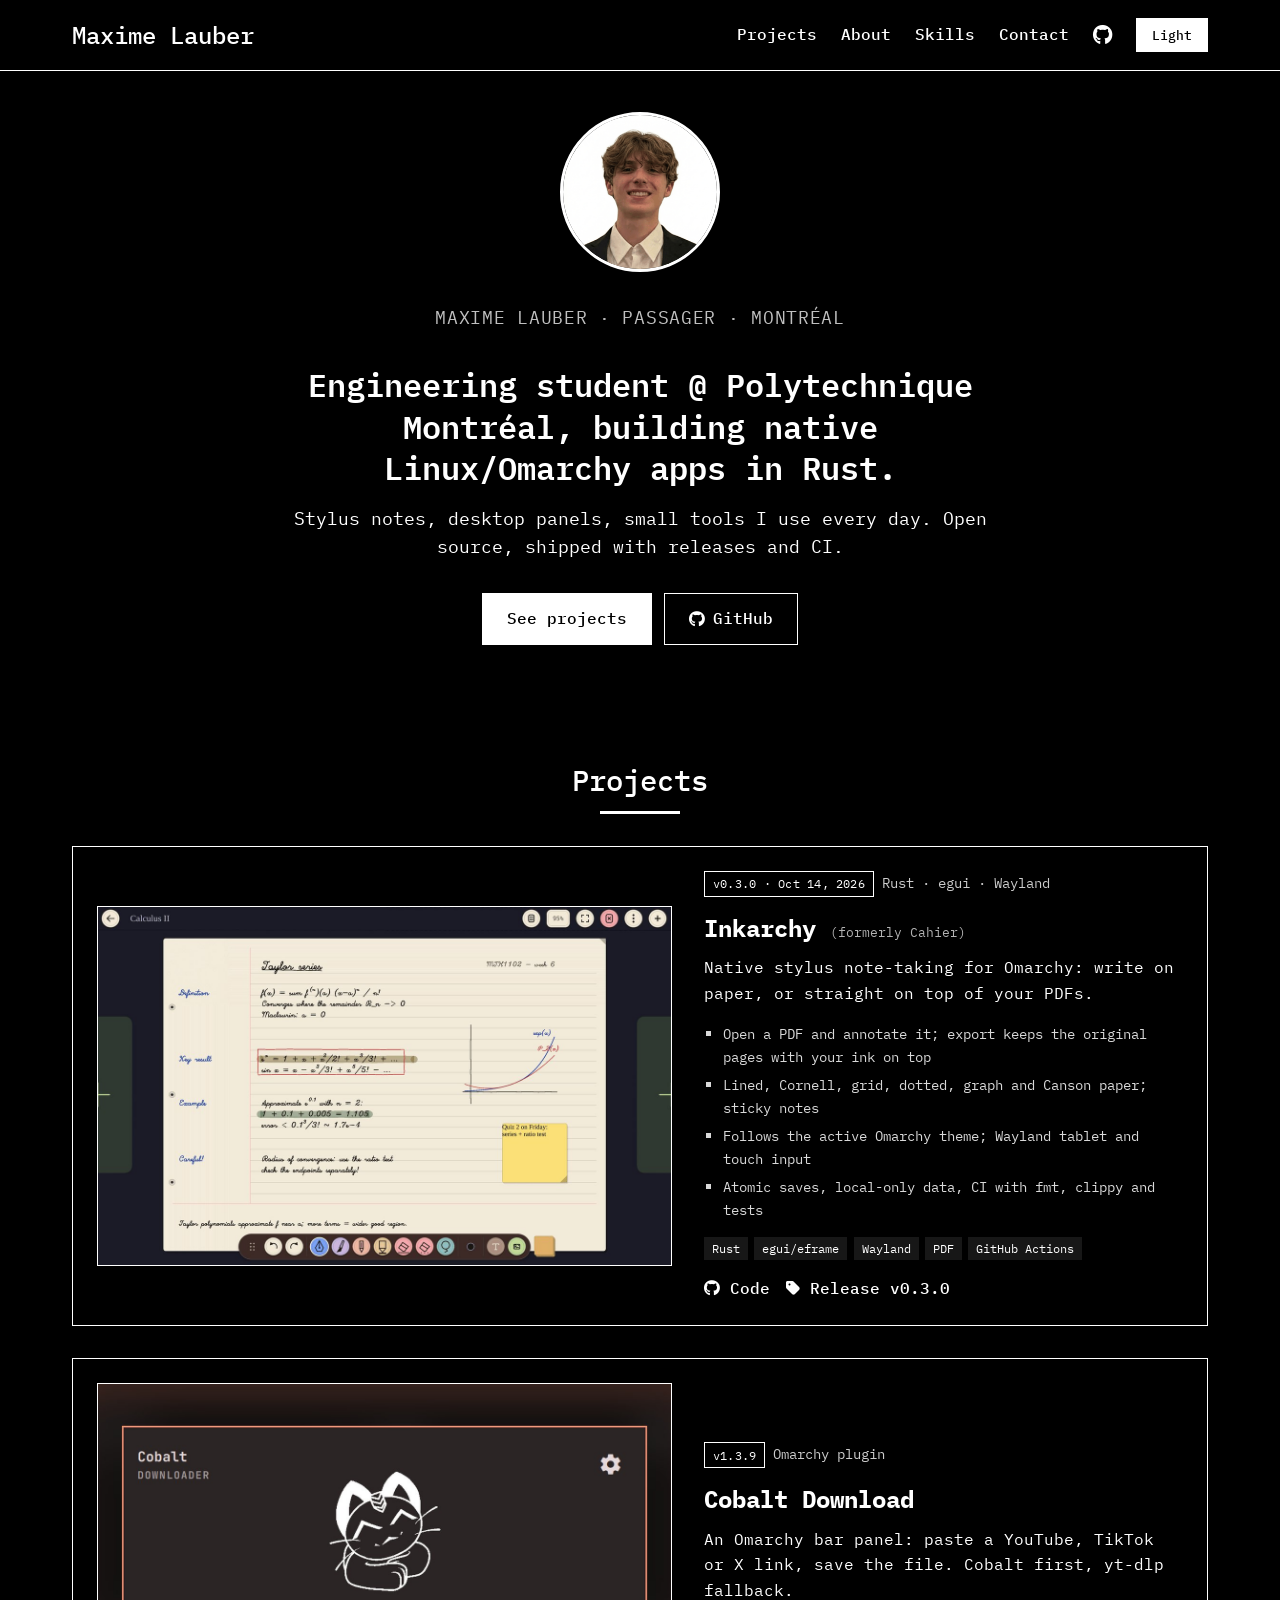
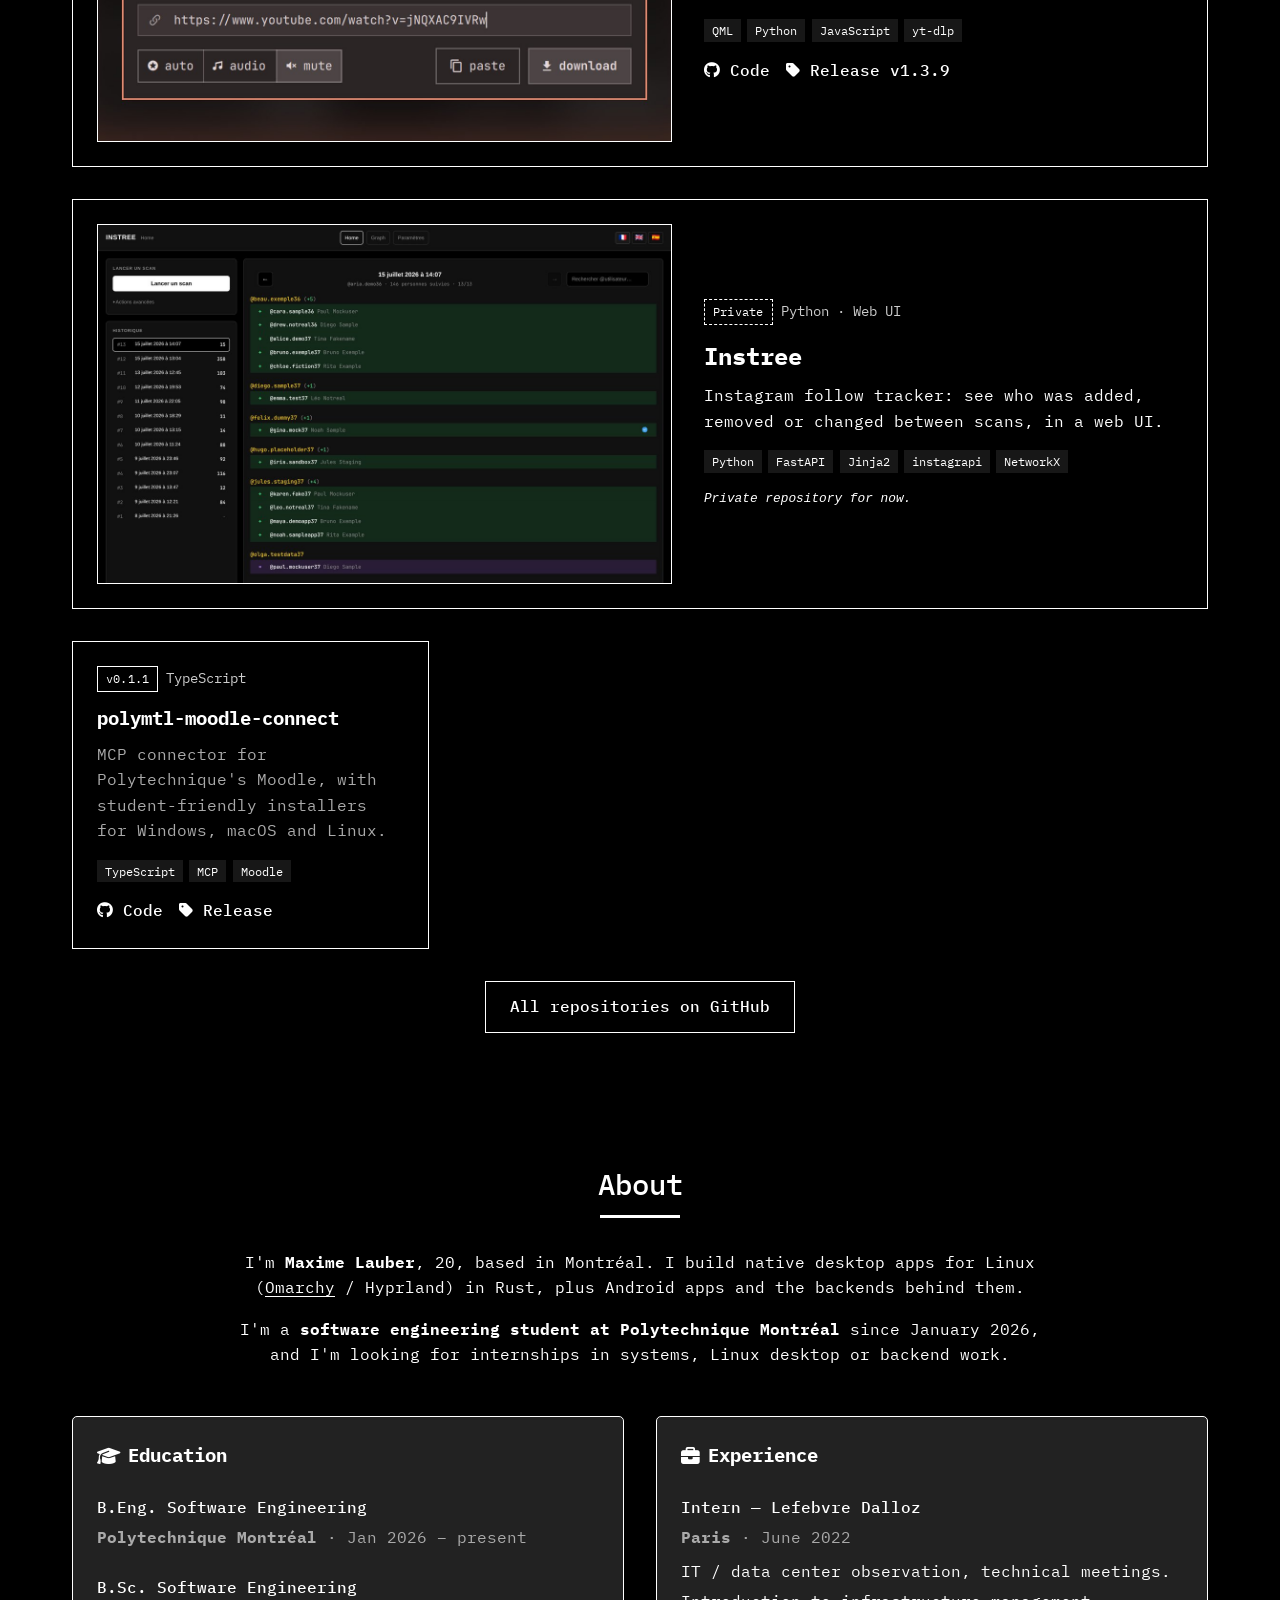
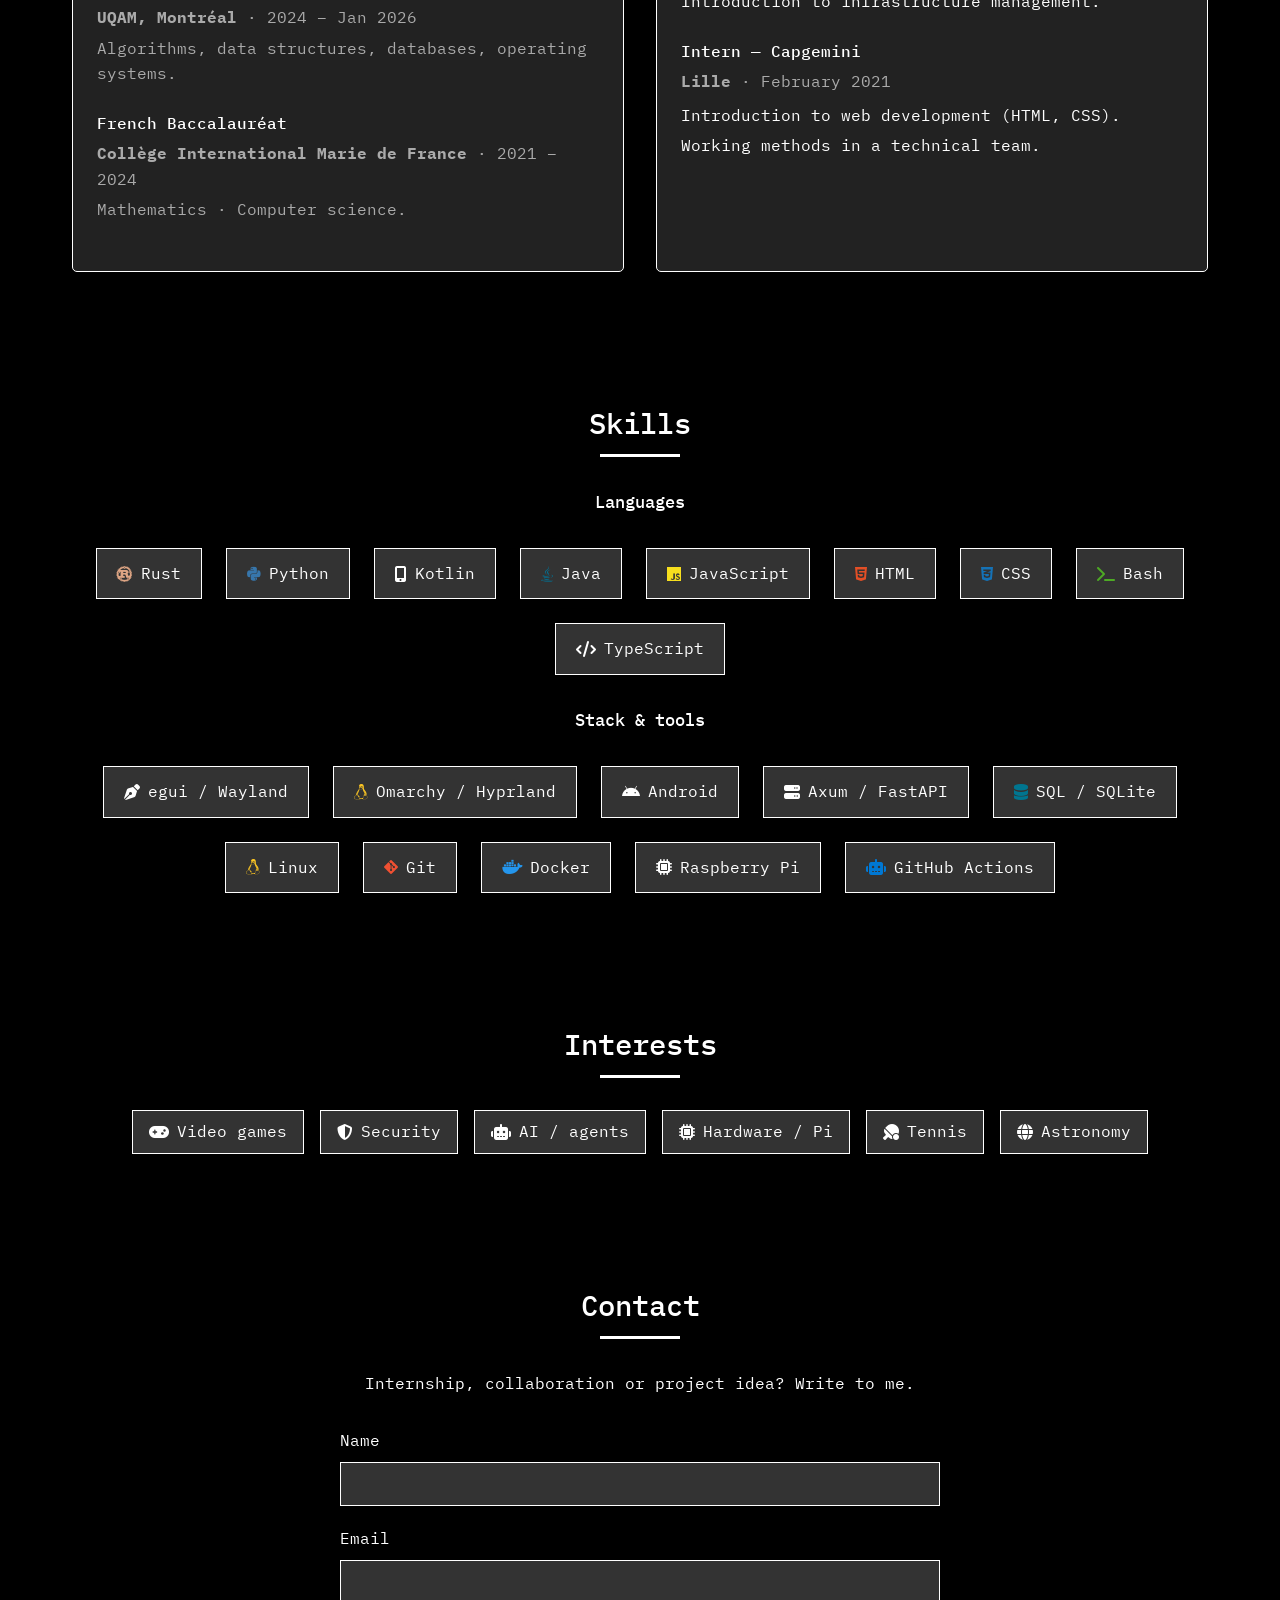
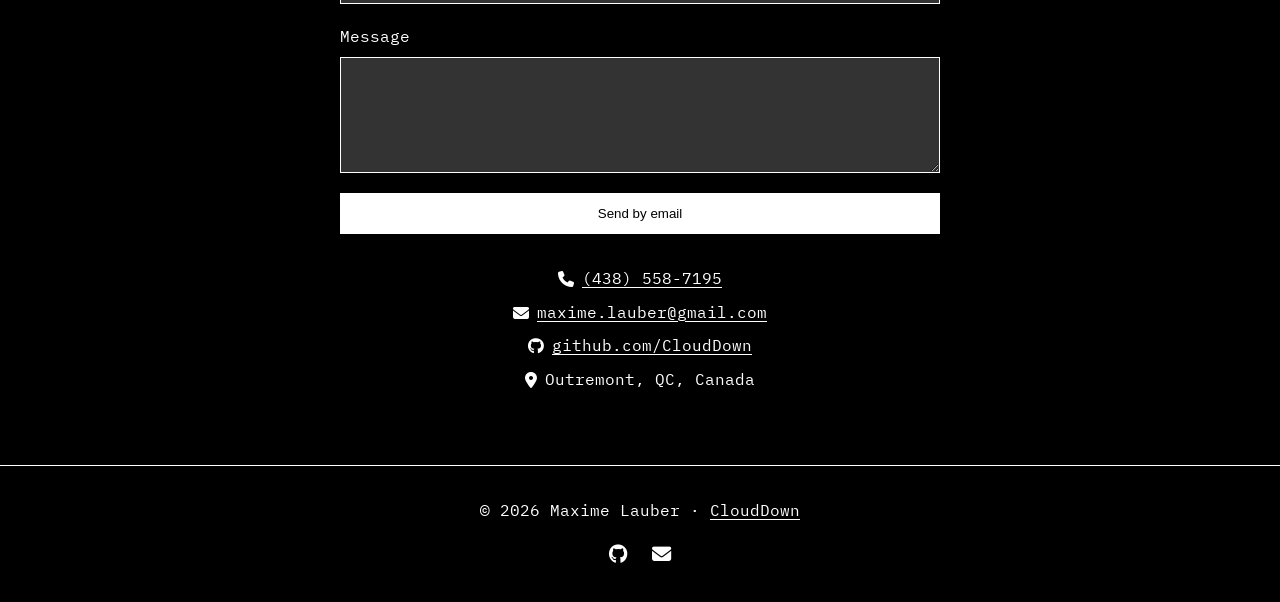
==== commit 8b130bbd: "Remove X link" ====
--- a/index.html
+++ b/index.html
@@ -26,7 +26,6 @@
             <a href="#contact">Contact</a>
           </nav>
           <a class="github-nav" href="https://github.com/CloudDown" target="_blank" rel="noopener noreferrer" aria-label="GitHub CloudDown"><i class="fab fa-github"></i></a>
-          <a class="github-nav" href="https://x.com/Passkultur" target="_blank" rel="noopener noreferrer" aria-label="X @Passkultur"><i class="fab fa-x-twitter"></i></a>
           <button type="button" class="theme-toggle" onclick="toggleTheme()">Light</button>
         </div>
       </div>
@@ -44,7 +43,6 @@
           <div class="hero-actions">
             <a href="#projects" class="cta-button">See projects</a>
             <a href="https://github.com/CloudDown" class="cta-button cta-secondary" target="_blank" rel="noopener noreferrer"><i class="fab fa-github"></i> GitHub</a>
-            <a href="https://x.com/Passkultur" class="cta-button cta-secondary" target="_blank" rel="noopener noreferrer"><i class="fab fa-x-twitter"></i> @Passkultur</a>
           </div>
         </div>
       </div>
@@ -217,7 +215,6 @@
           <p><i class="fas fa-phone"></i> <a href="tel:+14385587195">(438) 558-7195</a></p>
           <p><i class="fas fa-envelope"></i> <a href="mailto:maxime.lauber@gmail.com">maxime.lauber@gmail.com</a></p>
           <p><i class="fab fa-github"></i> <a href="https://github.com/CloudDown" target="_blank" rel="noopener noreferrer">github.com/CloudDown</a></p>
-          <p><i class="fab fa-x-twitter"></i> <a href="https://x.com/Passkultur" target="_blank" rel="noopener noreferrer">@Passkultur</a></p>
           <p><i class="fas fa-map-marker-alt"></i> Outremont, QC, Canada</p>
         </div>
       </div>
@@ -229,7 +226,6 @@
       <p>&copy; <span id="year">2026</span> Maxime Lauber · <a href="https://github.com/CloudDown" target="_blank" rel="noopener noreferrer">CloudDown</a></p>
       <div class="social-links">
         <a href="https://github.com/CloudDown" class="social-link" target="_blank" rel="noopener noreferrer" aria-label="GitHub"><i class="fab fa-github"></i></a>
-        <a href="https://x.com/Passkultur" class="social-link" target="_blank" rel="noopener noreferrer" aria-label="X"><i class="fab fa-x-twitter"></i></a>
         <a href="mailto:maxime.lauber@gmail.com" class="social-link" aria-label="Email"><i class="fas fa-envelope"></i></a>
       </div>
     </div>
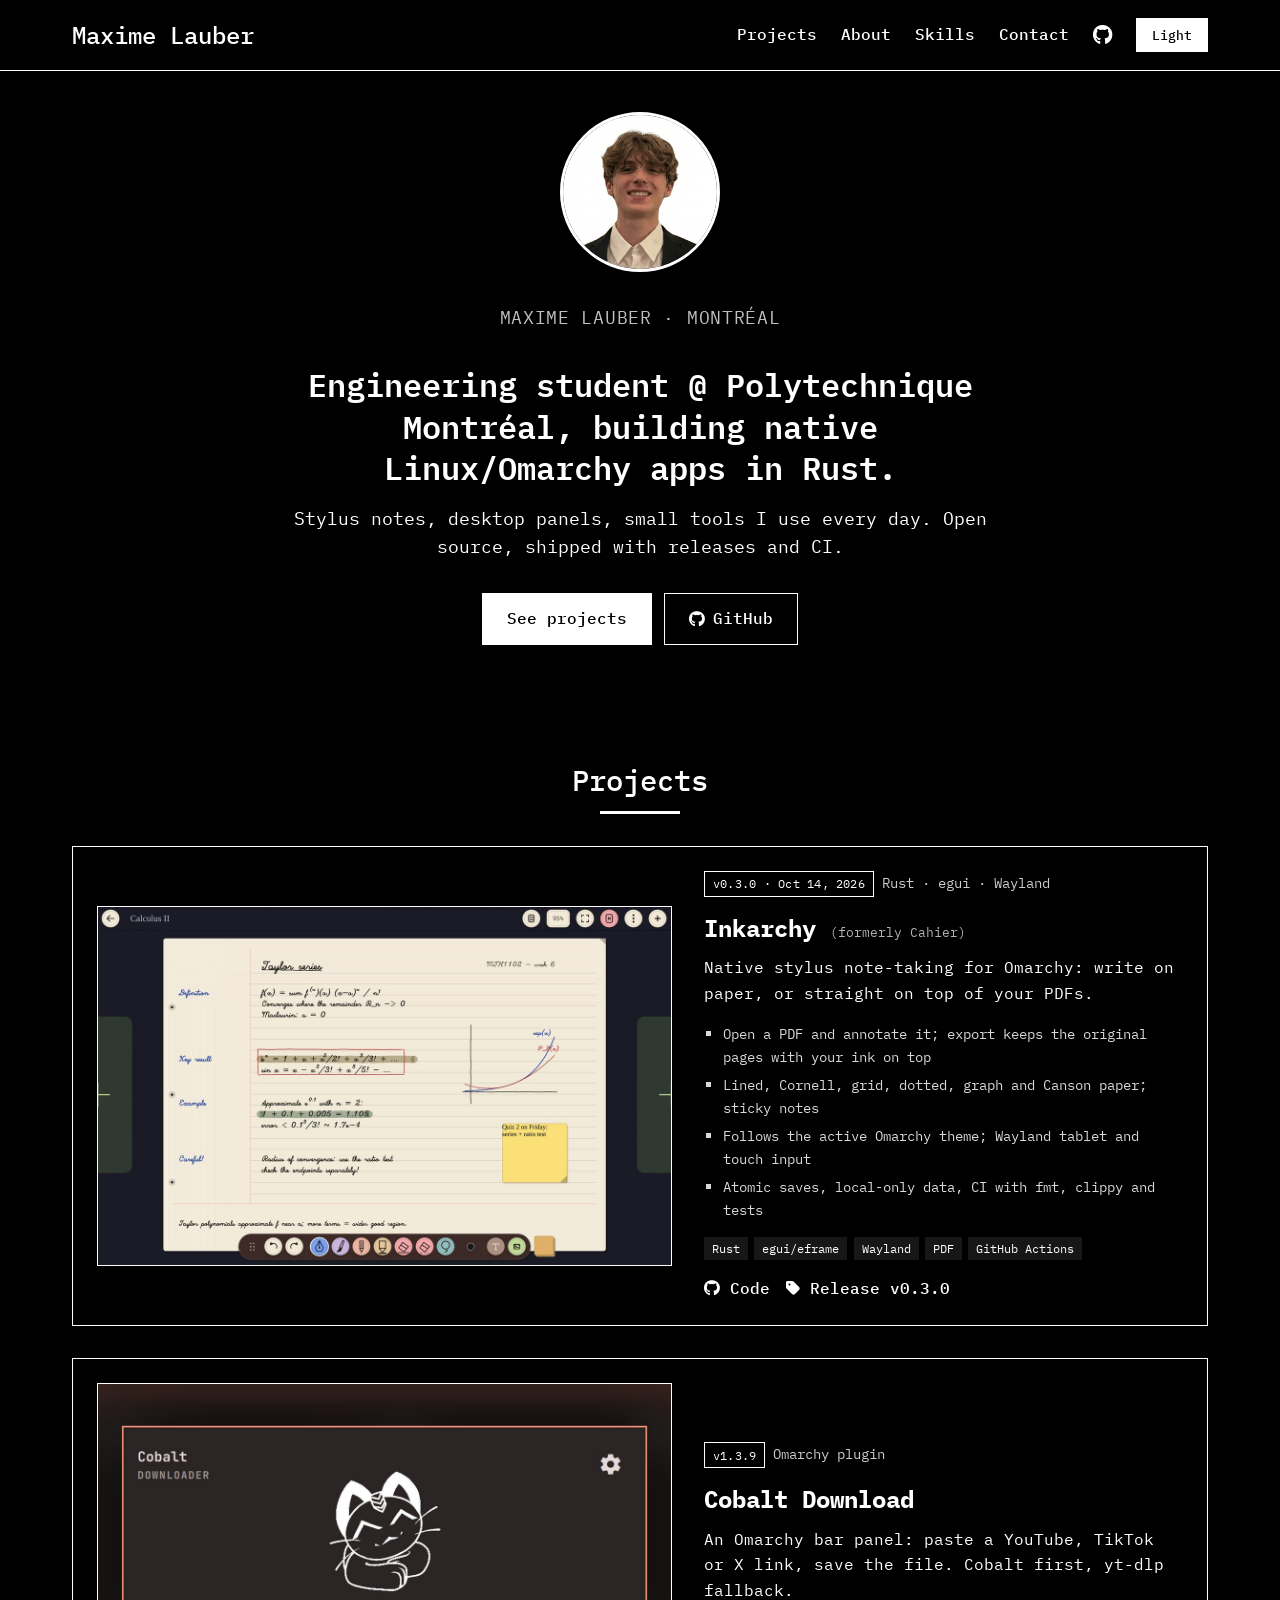
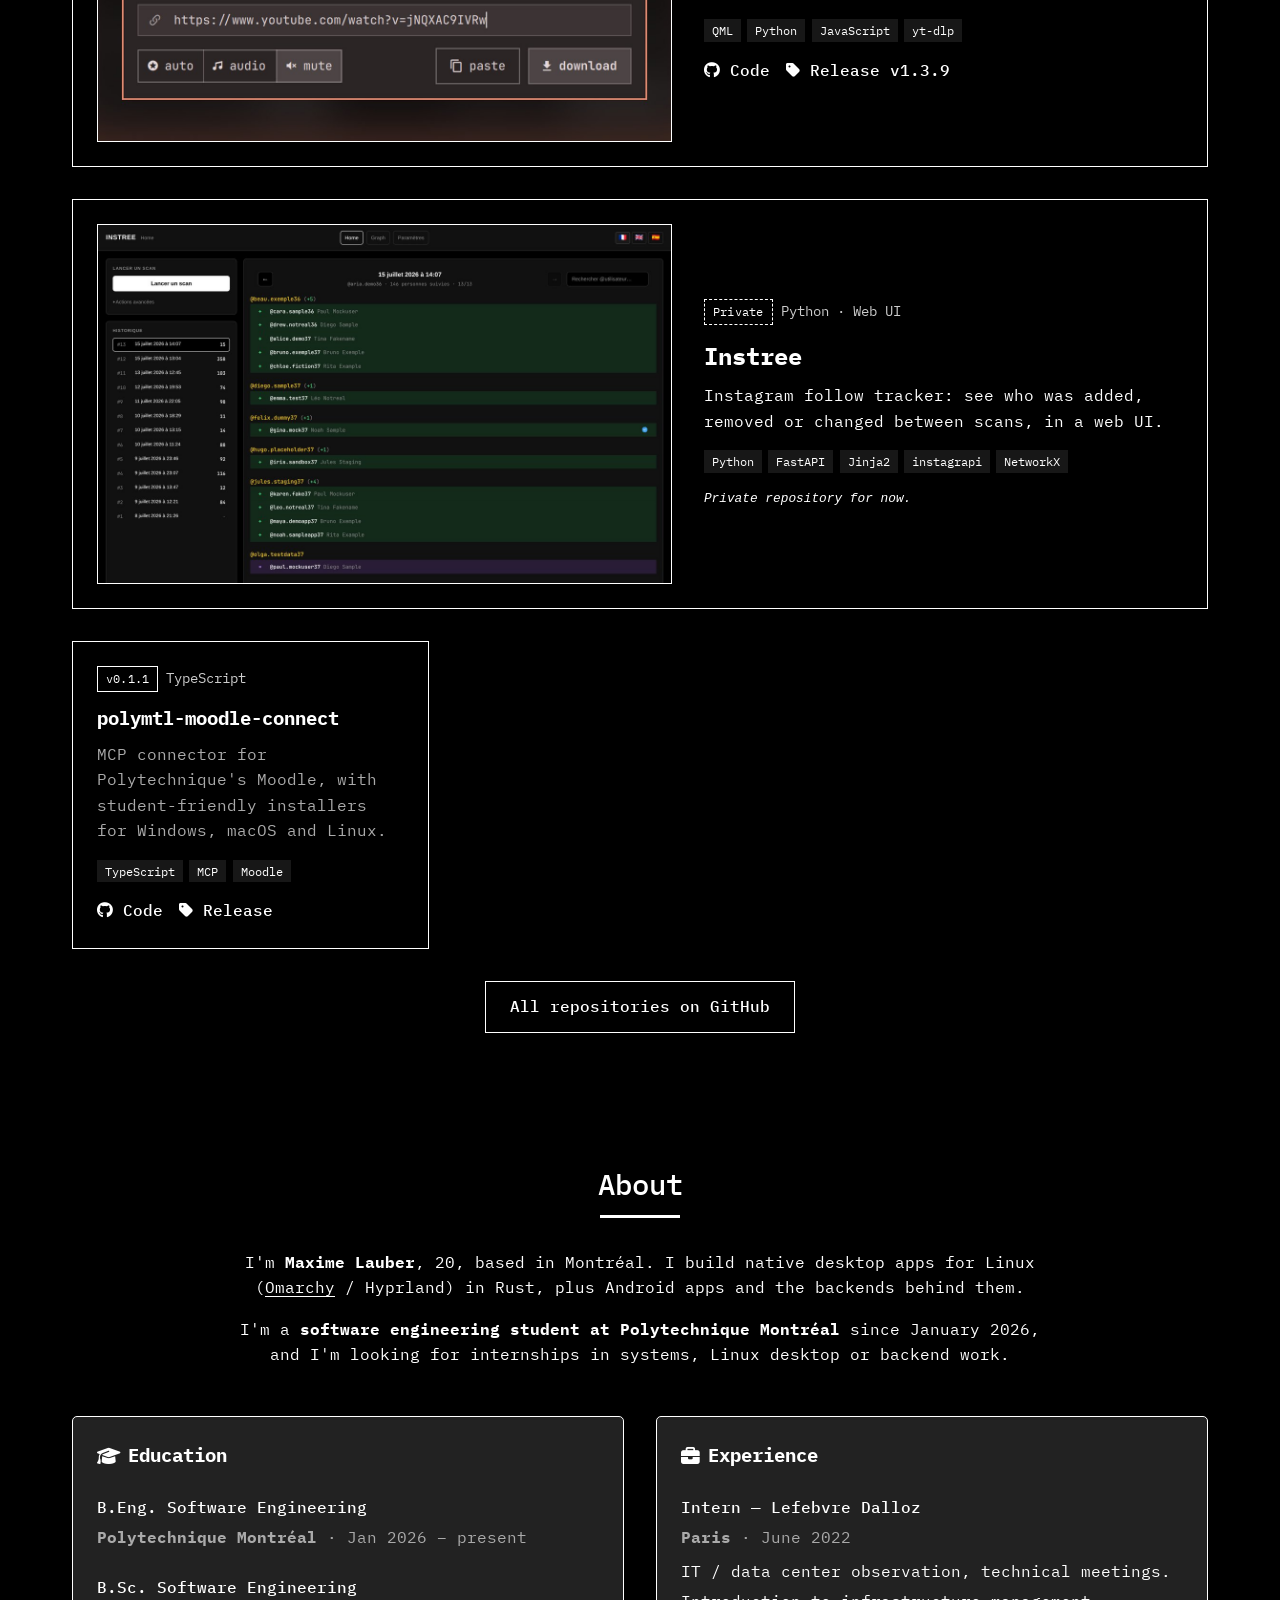
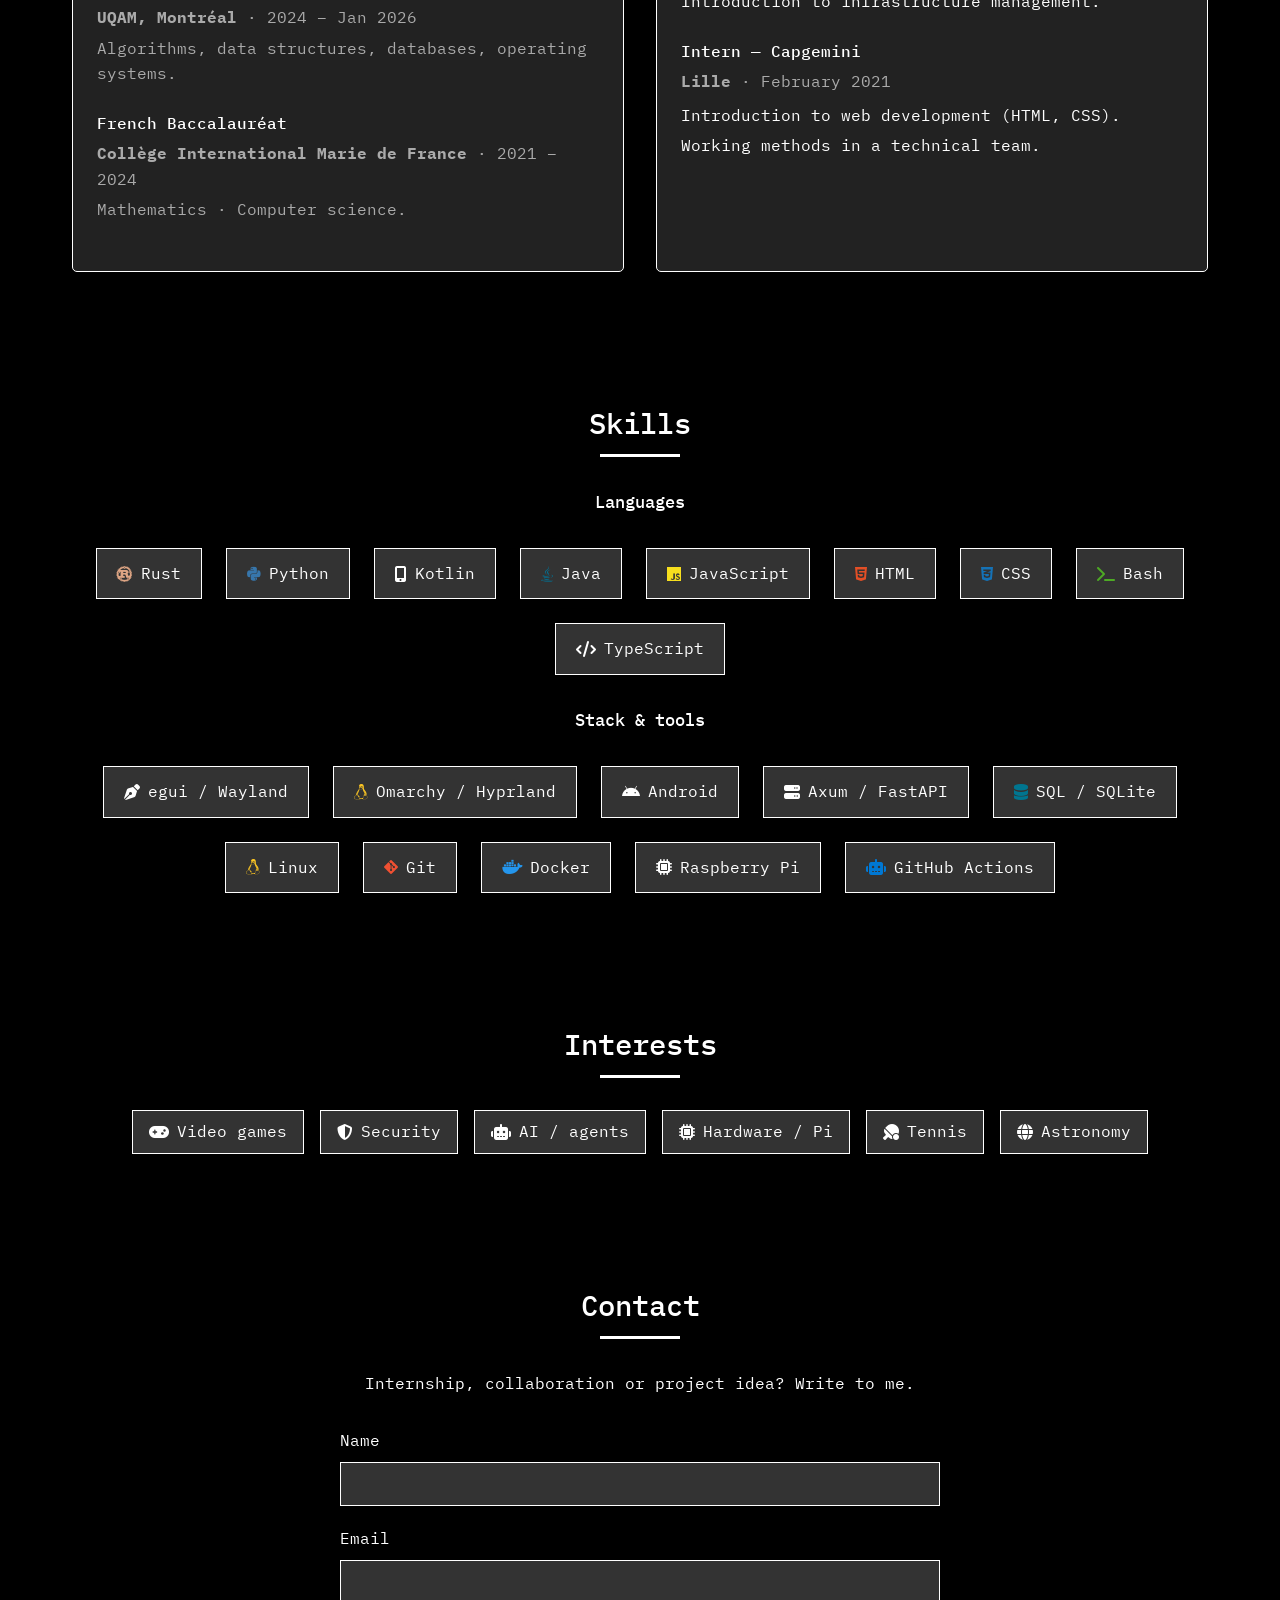
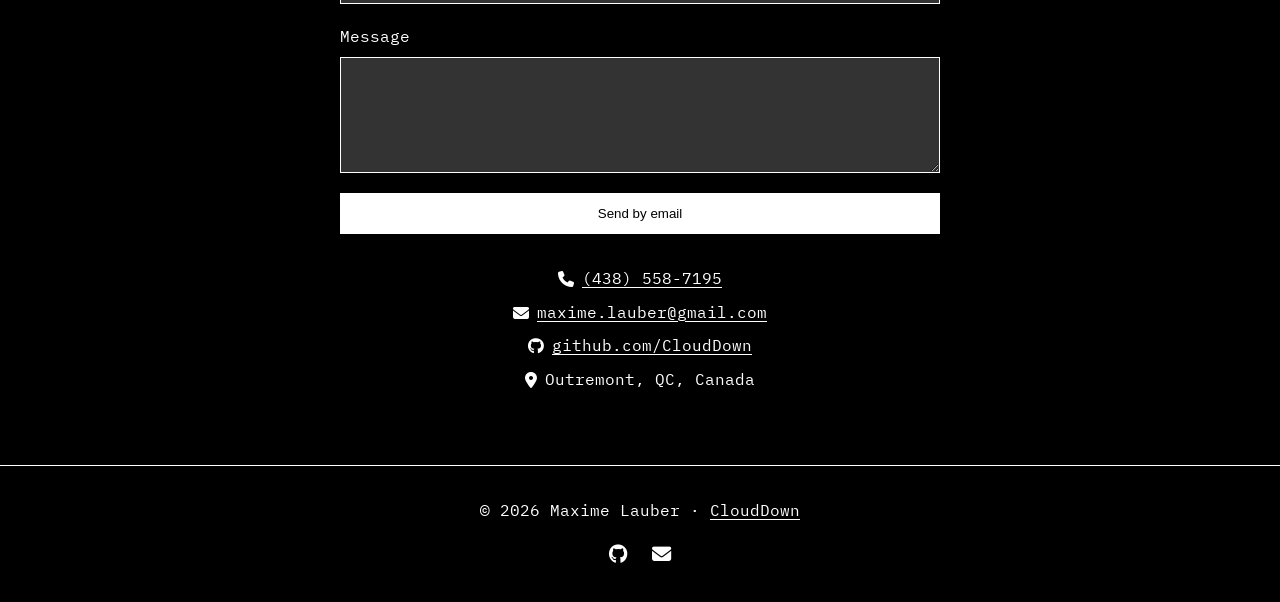
==== commit c2133ddd: "Remove Passager alias" ====
--- a/index.html
+++ b/index.html
@@ -37,7 +37,7 @@
       <div class="hero-content">
         <img src="pp.png" alt="Maxime Lauber" class="hero-photo" width="160" height="160">
         <div class="hero-text">
-          <p class="hero-eyebrow">Maxime Lauber · Passager · Montréal</p>
+          <p class="hero-eyebrow">Maxime Lauber · Montréal</p>
           <h1>Engineering student @ Polytechnique Montréal, building native Linux/Omarchy apps in Rust.</h1>
           <p class="hero-lead">Stylus notes, desktop panels, small tools I use every day. Open source, shipped with releases and CI.</p>
           <div class="hero-actions">
